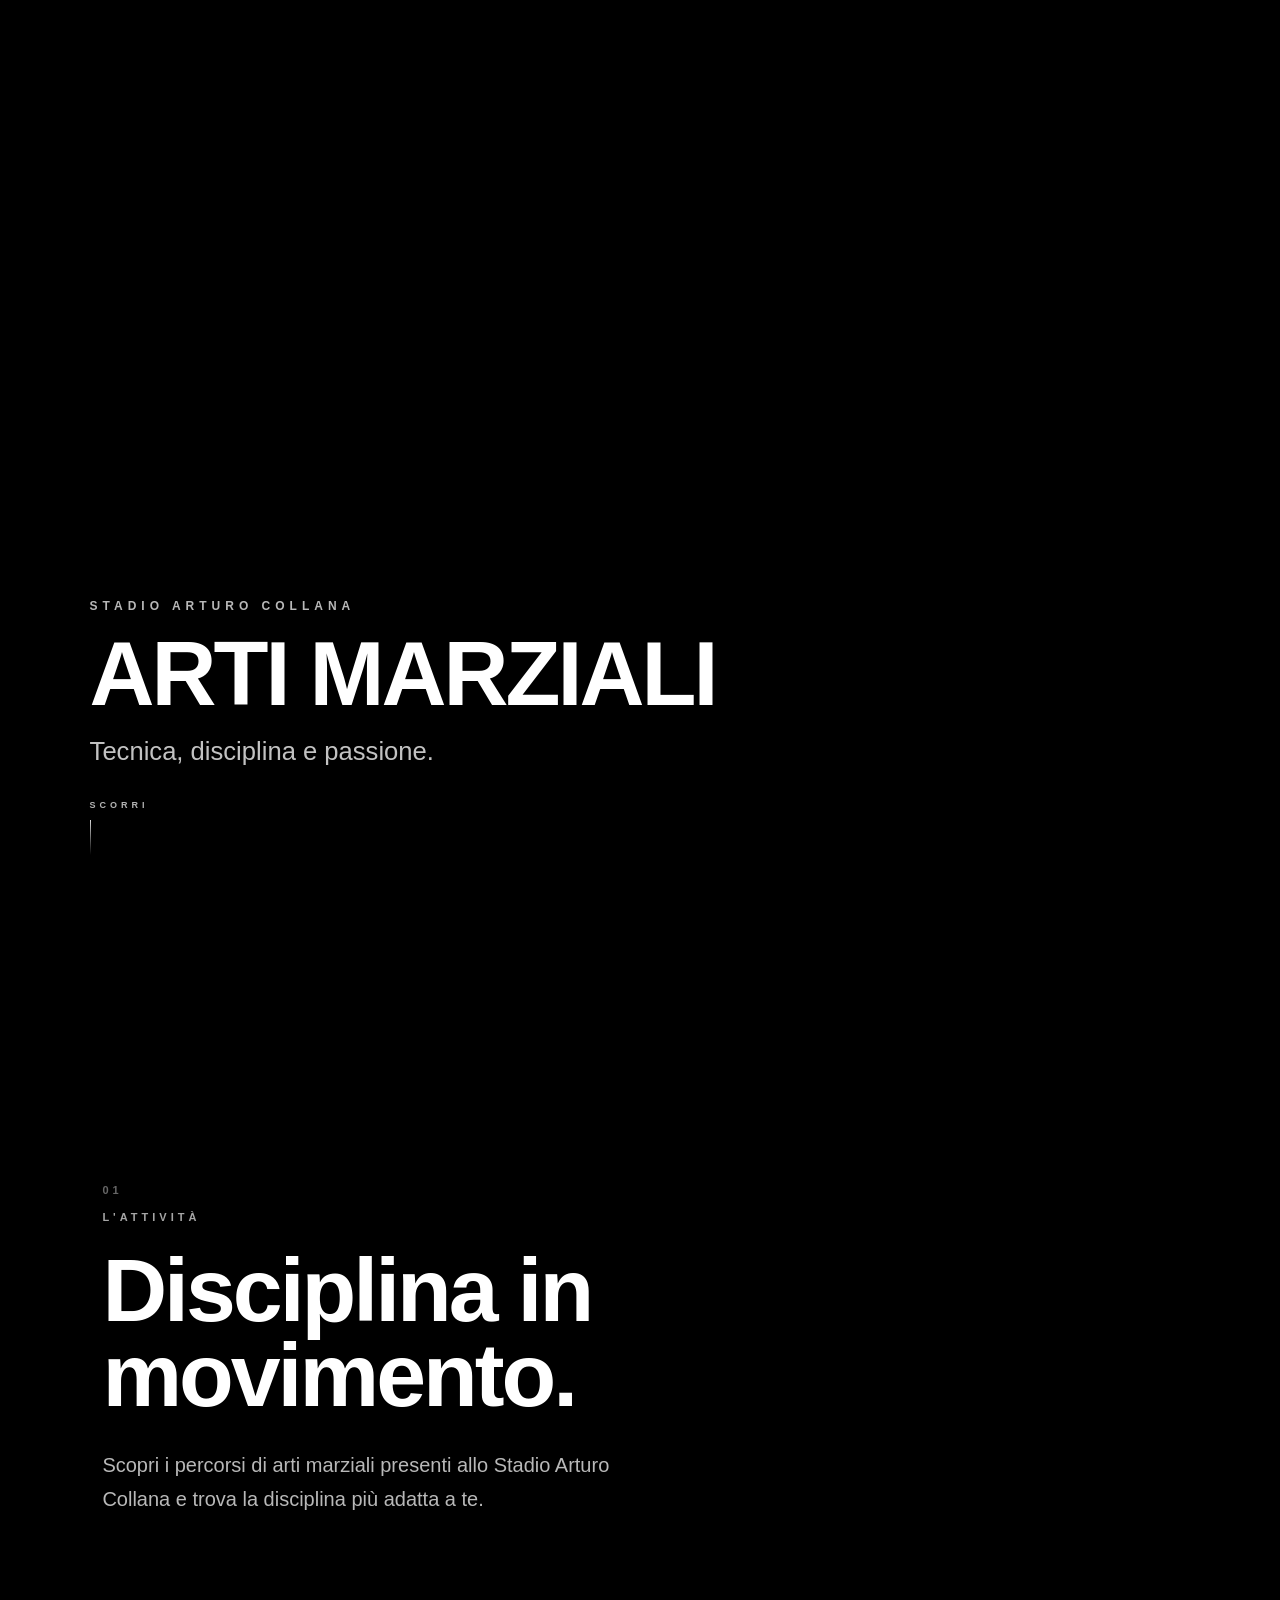
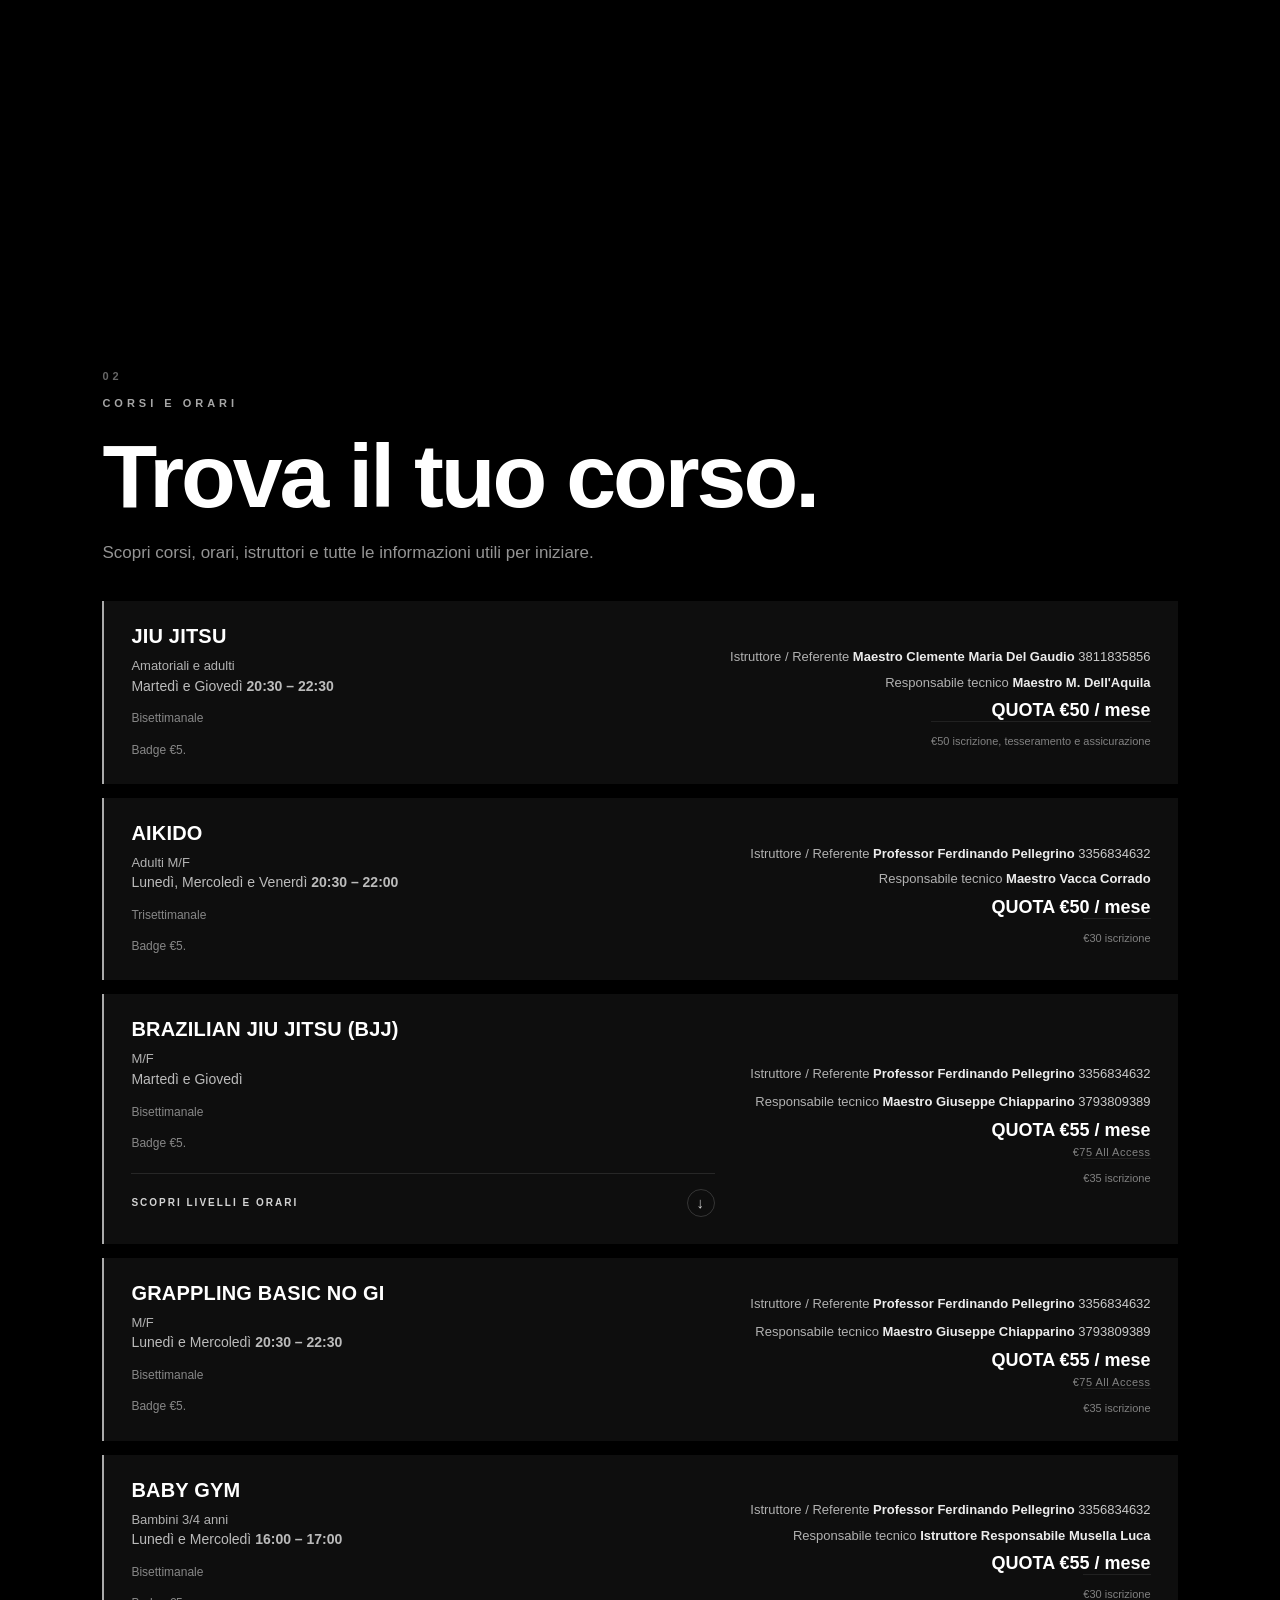
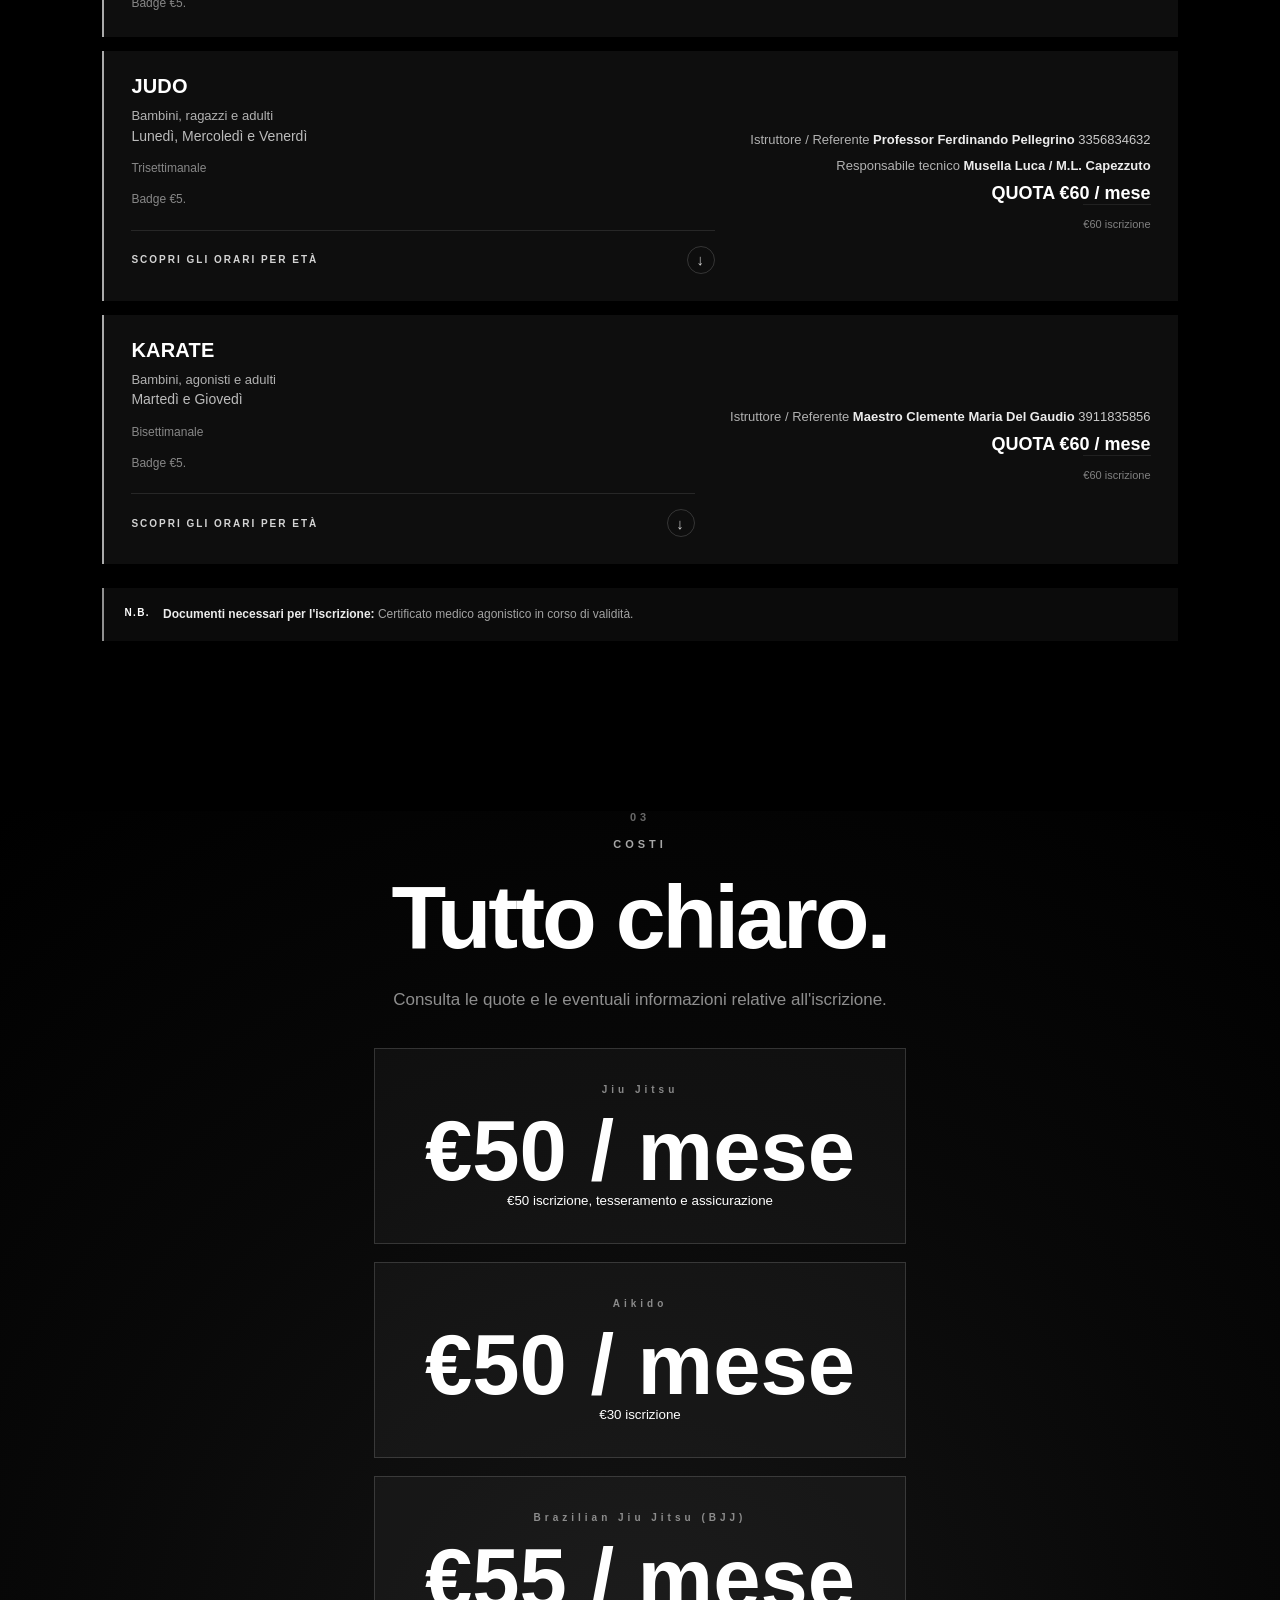
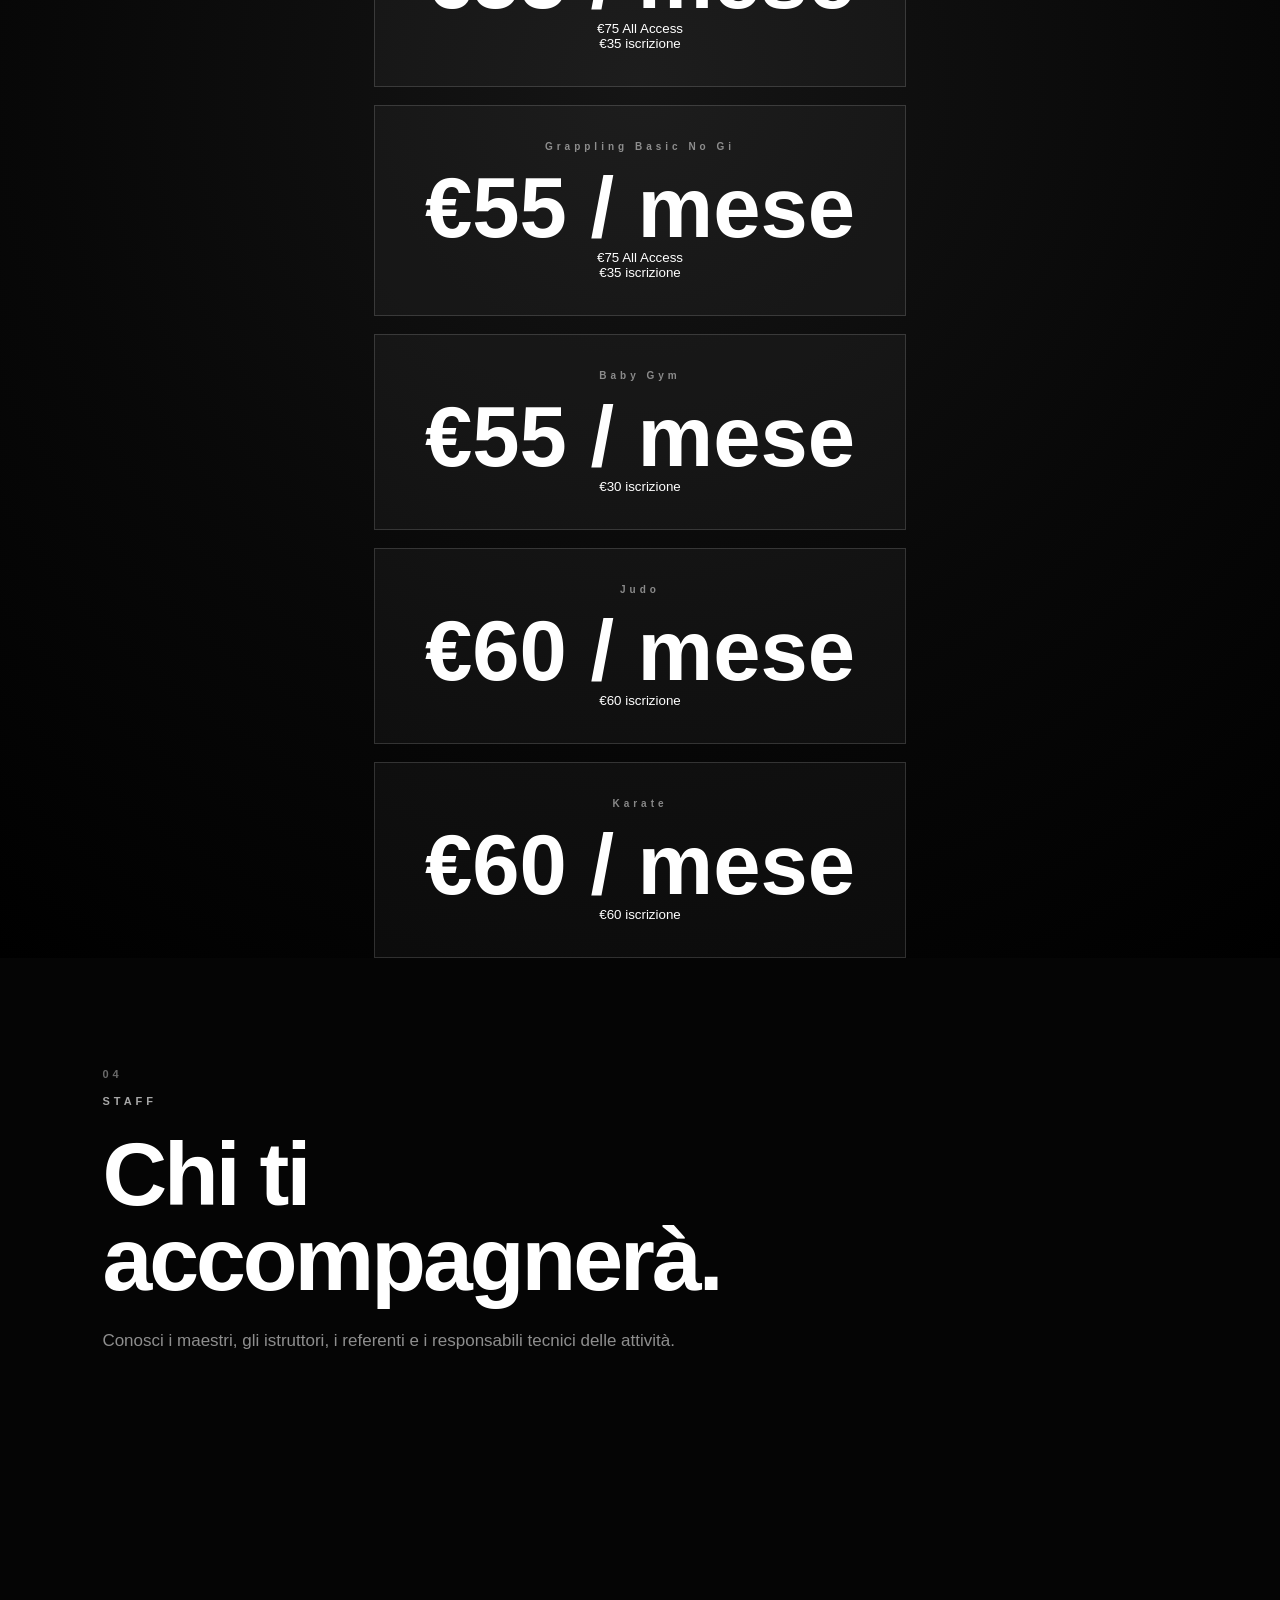
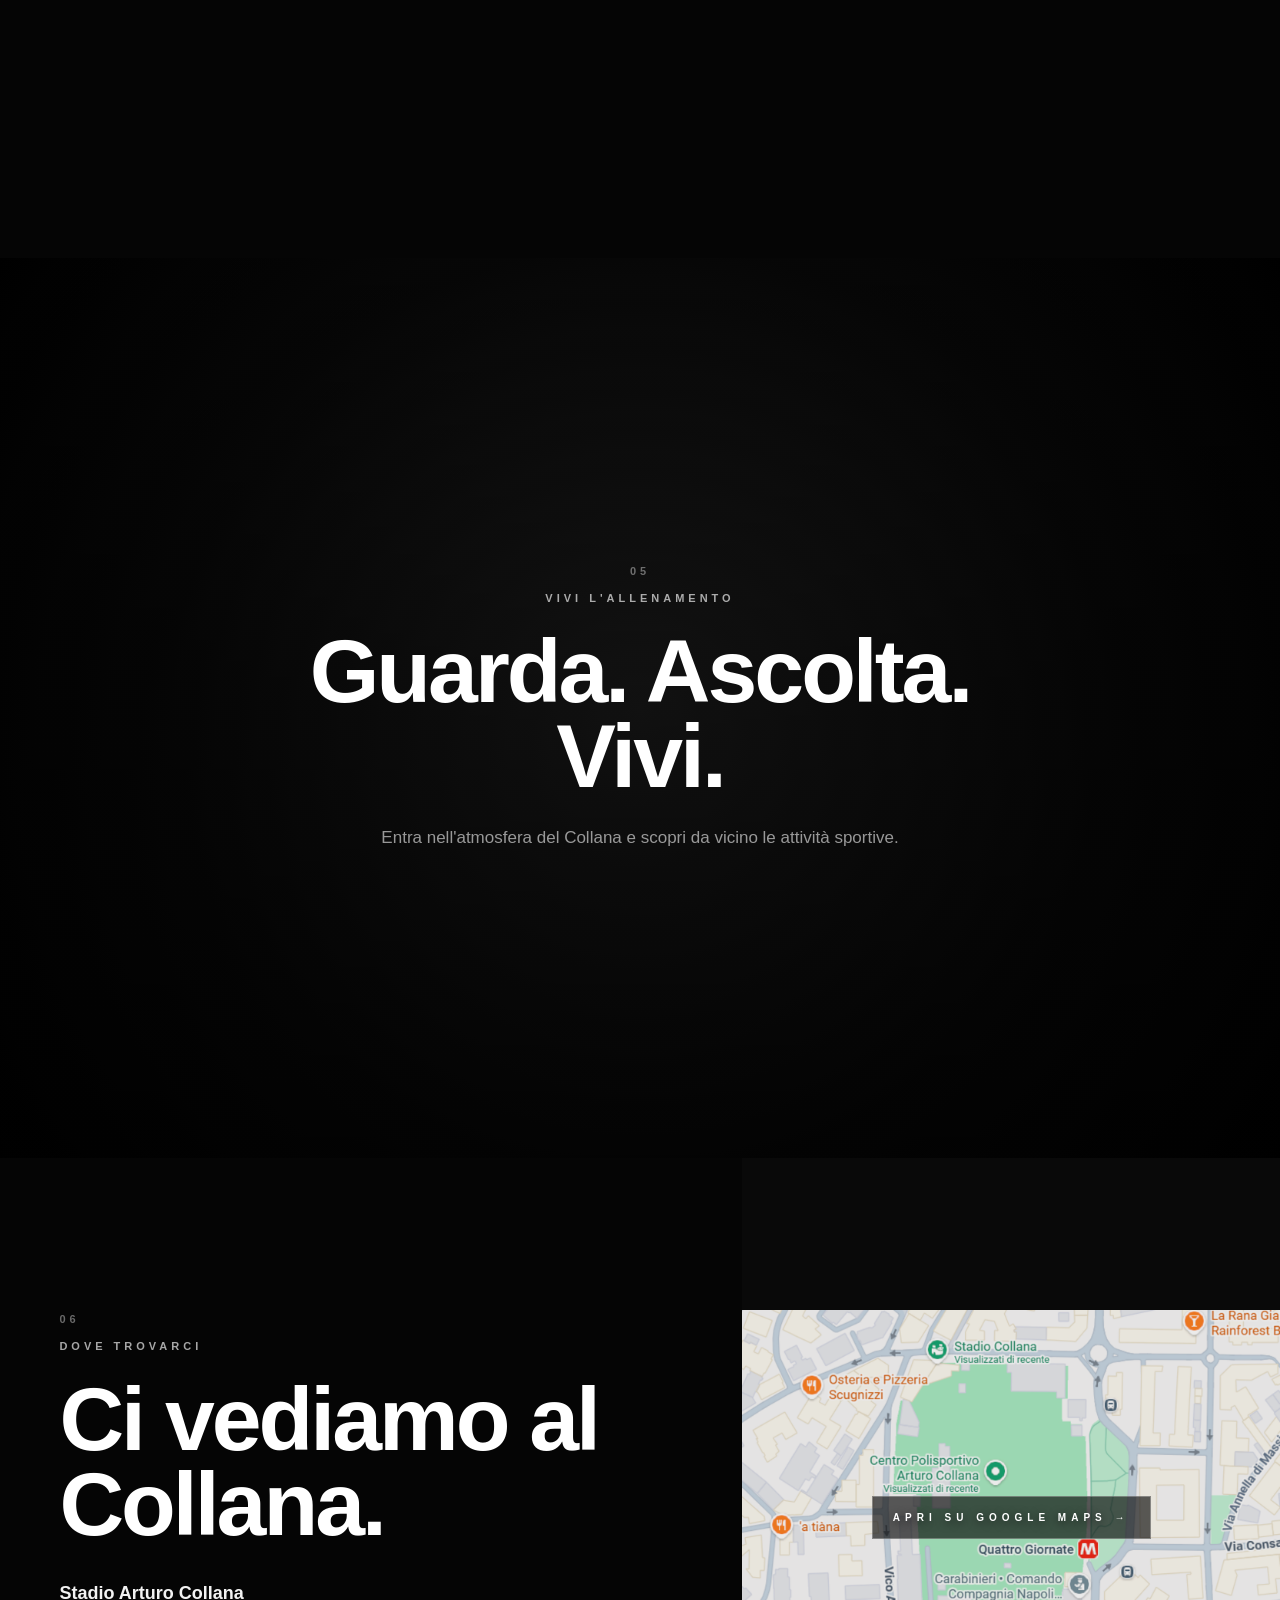
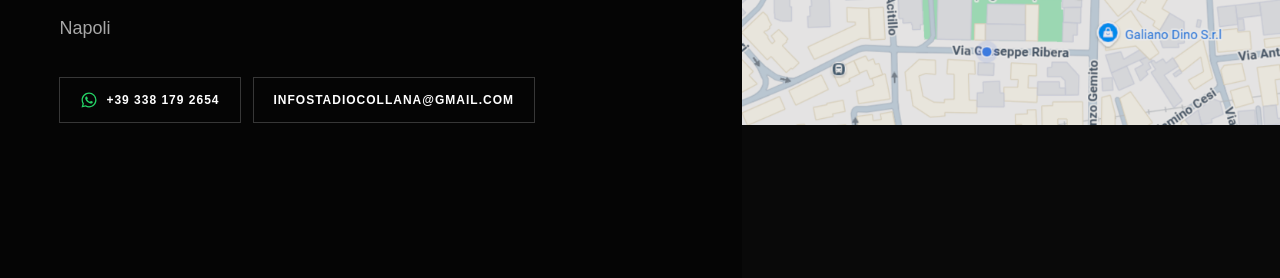
==== attivita.html @ 6e8b0739 "Modifiche posizionamento foto style.css, modifiche costi e info corsi, modifiche tecniche" ====
<!DOCTYPE html>
<html lang="it">

<head>

    <meta charset="UTF-8">

    <meta name="viewport"
          content="width=device-width, initial-scale=1.0, viewport-fit=cover">

    <meta name="theme-color" content="#000000">

    <title>Attività — Stadio Arturo Collana</title>

    <link rel="stylesheet" href="attivita.css">

</head>


<body>


<main class="activity-page">


    <!-- =====================================================
         HERO
         ===================================================== -->

    <section class="activity-hero">

        <div class="activity-hero-image"></div>

        <div class="activity-hero-overlay"></div>


        <div class="activity-hero-content">

            <span class="activity-eyebrow">
                STADIO ARTURO COLLANA
            </span>


            <h1 id="activity-title">
                Arti Marziali
            </h1>


            <p id="activity-subtitle">
                Tecnica, disciplina e passione.
            </p>


            <div class="activity-scroll">

                <span>
                    SCORRI
                </span>

                <span class="activity-scroll-line"></span>

            </div>

        </div>

    </section>



    <!-- =====================================================
         L'ATTIVITÀ
         ===================================================== -->

    <section class="activity-story">

        <div class="story-image story-image-one"></div>


        <div class="story-content">

            <span class="story-number">
                01
            </span>


            <span class="story-label">
                L'ATTIVITÀ
            </span>


            <h2 id="activity-description-title">
                Vivi lo sport.
            </h2>


            <p id="activity-description">

                Scopri le attività sportive dello Stadio Arturo
                Collana e trova il percorso più adatto a te.

            </p>

        </div>

    </section>



    <!-- =====================================================
         CORSI E ORARI
         ===================================================== -->

    <section class="activity-courses">

        <div class="courses-background"></div>

        <div class="courses-overlay"></div>


        <div class="courses-content">

            <span class="story-number">
                02
            </span>


            <span class="story-label">
                CORSI E ORARI
            </span>


            <h2>
                Trova il tuo corso.
            </h2>


            <p class="courses-intro">
                Scopri corsi, orari, istruttori e tutte le
                informazioni utili per iniziare.
            </p>


            <div id="courses-container"
                 class="courses-container">

                <!--
                    I corsi vengono generati
                    dinamicamente da attivita.js.

                    Per l'Atletica questa sezione potrà
                    contenere anche la scelta iniziale
                    tra le 6 società sportive.
                -->

            </div>

        </div>

    </section>



    <!-- =====================================================
         COSTI
         ===================================================== -->

    <section class="activity-prices">

        <div class="prices-content">

            <span class="story-number">
                03
            </span>


            <span class="story-label">
                COSTI
            </span>


            <h2>
                Tutto chiaro.
            </h2>


            <p class="prices-intro">
                Consulta le quote e le eventuali informazioni
                relative all'iscrizione.
            </p>


            <div id="price-container"
                 class="price-container">

                <!--
                    I prezzi vengono generati
                    dinamicamente da attivita.js.

                    Per l'Atletica i costi verranno
                    associati alla singola società.
                -->

                <div class="price-box">

                    <span>
                        QUOTA / MENSILE
                    </span>

                    <strong>
                        —
                    </strong>

                </div>

            </div>

        </div>

    </section>



    <!-- =====================================================
         STAFF
         ===================================================== -->

    <section class="activity-people">

        <div class="people-heading">

            <span class="story-number">
                04
            </span>


            <span class="story-label">
                STAFF
            </span>


            <h2>
                Chi ti accompagnerà.
            </h2>


            <p class="people-intro">
                Conosci i maestri, gli istruttori, i referenti
                e i responsabili tecnici delle attività.
            </p>

        </div>


        <div id="people-grid"
             class="people-grid">

            <!--
                Lo staff viene generato
                dinamicamente da attivita.js.

                Per l'Atletica verranno gestite
                separatamente le 6 società sportive
                con i rispettivi referenti e recapiti.
            -->

        </div>

    </section>



    <!-- =====================================================
         VIDEO
         ===================================================== -->

    <section class="activity-video">

        <div class="video-background">

            <!--

            Quando avremo il video inseriremo:

            <video
                autoplay
                muted
                loop
                playsinline>

                <source
                    src="video.mp4"
                    type="video/mp4">

            </video>

            -->

        </div>


        <div class="video-overlay"></div>


        <div class="video-content">

            <span class="story-number">
                05
            </span>


            <span class="story-label">
                VIVI L'ALLENAMENTO
            </span>


            <h2>
                Guarda. Ascolta. Vivi.
            </h2>


            <p>
                Entra nell'atmosfera del Collana e scopri
                da vicino le attività sportive.
            </p>

        </div>

    </section>



    <!-- =====================================================
         DOVE TROVARCI
         ===================================================== -->

    <section class="activity-location">

        <div class="location-content">

            <span class="story-number">
                06
            </span>


            <span class="story-label">
                DOVE TROVARCI
            </span>


            <h2>
                Ci vediamo al Collana.
            </h2>


            <div class="location-address">

                <p>
                    <strong>
                        Stadio Arturo Collana
                    </strong>
                </p>


                <p>
                    Napoli
                </p>

            </div>


            <!--
                CONTATTI UFFICIALI DELLO STADIO ARTURO COLLANA

                Questi contatti sono indipendenti dai
                referenti, tecnici e dirigenti delle
                singole attività sportive.
            -->

            <div class="location-contacts">


                <!-- WHATSAPP STADIO -->

                <a
                    id="stadium-phone-link"
                    href="https://wa.me/393381792654"
                    target="_blank"
                    rel="noopener noreferrer">

                    +39 338 179 2654

                </a>


                <!-- EMAIL STADIO -->

                <a
                    id="stadium-email-link"
                    href="mailto:infostadiocollana@gmail.com">

                    infostadiocollana@gmail.com

                </a>


                <!--
                    I link ufficiali Instagram e Facebook
                    verranno collegati successivamente.
                -->

                <a
                    id="instagram-link"
                    href="#"
                    target="_blank"
                    rel="noopener noreferrer">

                    Instagram

                </a>


                <a
                    id="facebook-link"
                    href="#"
                    target="_blank"
                    rel="noopener noreferrer">

                    Facebook

                </a>


            </div>

        </div>


        <!-- =================================================
             GOOGLE MAPS
             Coordinate Stadio Arturo Collana:
             40.8452654, 14.2239417
             ================================================= -->

        <div class="location-map">

            <a
    class="map-placeholder"
    href="https://maps.app.goo.gl/FSNZKndsXrzMiEN69"
    target="_blank"
    rel="noopener noreferrer"
    aria-label="Apri lo Stadio Arturo Collana su Google Maps">

    <img
        class="map-image"
        src="mappa-collana.jpg"
        alt="Mappa della posizione dello Stadio Arturo Collana">

    <span>
        APRI SU GOOGLE MAPS →
    </span>

</a>

        </div>

    </section>


</main>



<!-- =========================================================
     JAVASCRIPT
     ========================================================= -->

<script src="attivita.js"></script>


</body>
</html>
---- attivita.css ----
/* =========================================================
   STADIO ARTURO COLLANA
   PAGINA ATTIVITÀ — ATTIVITA.CSS
========================================================= */


/* =========================================================
   RESET
========================================================= */

* {
    margin: 0;
    padding: 0;
    box-sizing: border-box;
}

html {
    scroll-behavior: smooth;
}

body {
    background: #000;
    color: #fff;

    font-family:
        Arial,
        Helvetica,
        sans-serif;

    overflow-x: hidden;
}

button,
a {
    -webkit-tap-highlight-color: transparent;
}

::selection {
    background: #fff;
    color: #000;
}


/* =========================================================
   PAGINA
========================================================= */

.activity-page {
    width: 100%;
    overflow: hidden;
}


/* =========================================================
   HERO
========================================================= */

.activity-hero {
    position: relative;

    width: 100%;
    height: 100vh;
    height: 100dvh;

    overflow: hidden;

    display: flex;
    align-items: flex-end;
}


.activity-hero-image {
    position: absolute;

    inset: 0;

    width: 100%;
    height: 100%;

    background-size: cover;
    background-position: center;
    background-repeat: no-repeat;

    transform:
        translate3d(0, 0, 0)
        scale(1.035);

    will-change: transform;

    transition:
        transform 0.1s linear;
}


.activity-hero-overlay {
    position: absolute;

    inset: 0;

    background:
        linear-gradient(
            to top,
            rgba(0, 0, 0, 0.94) 0%,
            rgba(0, 0, 0, 0.64) 38%,
            rgba(0, 0, 0, 0.22) 75%,
            rgba(0, 0, 0, 0.16) 100%
        );

    z-index: 1;
}


.activity-hero-content {
    position: relative;

    z-index: 2;

    width: min(1000px, 85%);

    margin-left: 7%;
    margin-bottom: 9%;

    transform:
        translateY(30px);

    opacity: 0;

    animation:
        heroContentIn 1.1s
        cubic-bezier(0.22, 1, 0.36, 1)
        0.15s
        forwards;
}


@keyframes heroContentIn {

    from {
        opacity: 0;
        transform: translateY(30px);
    }

    to {
        opacity: 1;
        transform: translateY(0);
    }

}


/* =========================================================
   HERO TESTI
========================================================= */

.activity-eyebrow {
    display: block;

    margin-bottom: 20px;

    font-size: 12px;
    font-weight: 700;

    letter-spacing: 5px;

    color: rgba(255, 255, 255, 0.72);
}


.activity-hero h1 {
    max-width: 1000px;

    margin-bottom: 25px;

    font-size:
        clamp(55px, 9vw, 130px);

    line-height: 0.88;

    font-weight: 800;

    text-transform: uppercase;

    letter-spacing: -4px;

    text-shadow:
        0 10px 40px rgba(0, 0, 0, 0.45);
}


.activity-hero p {
    max-width: 700px;

    font-size:
        clamp(18px, 2vw, 28px);

    line-height: 1.4;

    color: rgba(255, 255, 255, 0.76);
}


/* =========================================================
   SCROLL INDICATOR
========================================================= */

.activity-scroll {
    margin-top: 55px;

    display: flex;
    flex-direction: column;

    align-items: flex-start;

    gap: 10px;

    font-size: 9px;
    font-weight: 700;

    letter-spacing: 4px;

    color: rgba(255, 255, 255, 0.7);

    animation:
        activityScrollPulse
        2.4s
        ease-in-out
        infinite;
}


.activity-scroll-line {
    width: 1px;
    height: 45px;

    background:
        linear-gradient(
            to bottom,
            rgba(255, 255, 255, 0.85),
            rgba(255, 255, 255, 0)
        );
}


@keyframes activityScrollPulse {

    0%,
    100% {
        opacity: 0.45;
        transform: translateY(0);
    }

    50% {
        opacity: 1;
        transform: translateY(6px);
    }

}


/* =========================================================
   SEZIONI GENERALI
========================================================= */

.activity-story,
.activity-courses,
.activity-prices,
.activity-people,
.activity-video,
.activity-location {

    position: relative;

    width: 100%;

    min-height: 100vh;
    min-height: 100dvh;

    overflow: hidden;
}


/* =========================================================
   STORY — L'ATTIVITÀ
========================================================= */

.activity-story {

    display: flex;

    align-items: center;
}


.story-image {

    position: absolute;

    inset: 0;

    width: 100%;
    height: 100%;

    background-size: cover;
    background-position: center;
    background-repeat: no-repeat;

    opacity: 0.62;

    transform:
        translate3d(0, 0, 0)
        scale(1.035);

    will-change: transform;
}


.activity-story::after {

    content: "";

    position: absolute;

    inset: 0;

    background:
        linear-gradient(
            90deg,
            #000 0%,
            rgba(0, 0, 0, 0.9) 25%,
            rgba(0, 0, 0, 0.67) 48%,
            rgba(0, 0, 0, 0.18) 85%,
            rgba(0, 0, 0, 0.35) 100%
        );

    z-index: 1;
}


.story-content {

    position: relative;

    z-index: 2;

    width: min(650px, 80%);

    margin-left: 8%;

    transform:
        translateY(35px);

    opacity: 0;

    transition:
        opacity 0.9s ease,
        transform 1s cubic-bezier(0.22, 1, 0.36, 1);
}


.activity-story.in-view .story-content {

    opacity: 1;

    transform:
        translateY(0);
}


/* =========================================================
   LABEL GENERALI
========================================================= */

.story-number {

    display: block;

    margin-bottom: 15px;

    font-size: 11px;

    font-weight: 600;

    letter-spacing: 4px;

    color: rgba(255, 255, 255, 0.4);
}


.story-label {

    display: block;

    margin-bottom: 25px;

    font-size: 11px;

    font-weight: 700;

    letter-spacing: 4px;

    color: rgba(255, 255, 255, 0.65);
}


/* =========================================================
   TITOLI SEZIONI
========================================================= */

.story-content h2,
.courses-content h2,
.prices-content h2,
.people-heading h2,
.video-content h2,
.location-content h2 {

    margin-bottom: 30px;

    font-size:
        clamp(45px, 7vw, 90px);

    line-height: 0.95;

    font-weight: 800;

    letter-spacing: -3px;
}


/* =========================================================
   STORY TESTO
========================================================= */

.story-content p {

    max-width: 580px;

    font-size: 20px;

    line-height: 1.7;

    color: rgba(255, 255, 255, 0.72);
}


/* =========================================================
   CORSI
========================================================= */

.activity-courses {

    display: flex;

    align-items: center;

    padding:
        100px 0;
}


.courses-background {

    position: absolute;

    inset: 0;

    width: 100%;
    height: 100%;

    background-size: cover;
    background-position: center;
    background-repeat: no-repeat;

    transform:
        translate3d(0, 0, 0)
        scale(1.035);

    will-change: transform;
}


.courses-overlay {

    position: absolute;

    inset: 0;

    background:
        linear-gradient(
            90deg,
            rgba(0, 0, 0, 0.98) 0%,
            rgba(0, 0, 0, 0.92) 27%,
            rgba(0, 0, 0, 0.74) 58%,
            rgba(0, 0, 0, 0.3) 100%
        );

    z-index: 1;
}


.courses-content {

    position: relative;

    z-index: 2;

    width: min(1200px, 84%);

    margin-left: 8%;

    padding-top: 70px;
    padding-bottom: 70px;
}


/* =========================================================
   INTRO CORSI
========================================================= */

.courses-intro {

    max-width: 650px;

    margin-top: -10px;
    margin-bottom: 35px;

    font-size: 17px;

    line-height: 1.6;

    color: rgba(255, 255, 255, 0.58);
}


/* =========================================================
   CONTENITORE CORSI
========================================================= */

.courses-container {

    display: flex;

    flex-direction: column;

    gap: 14px;

    margin-top: 35px;
}


/* =========================================================
   CARD CORSO
========================================================= */

.course-card {

    position: relative;

    display: grid;

    grid-template-columns:
        minmax(0, 1fr)
        auto;

    gap: 35px;

    padding: 24px 27px;

    border-left:
        2px solid rgba(255, 255, 255, 0.65);

    background:
        rgba(255, 255, 255, 0.055);

    backdrop-filter:
        blur(10px);

    -webkit-backdrop-filter:
        blur(10px);

    transform:
        translateX(-25px);

    opacity: 0;

    transition:
        transform 0.7s cubic-bezier(0.22, 1, 0.36, 1),
        opacity 0.7s ease,
        background 0.3s ease,
        border-color 0.3s ease;
}


.activity-courses.in-view .course-card {

    opacity: 1;

    transform:
        translateX(0);
}


.activity-courses.in-view
.course-card:nth-child(1) {
    transition-delay: 0.05s;
}


.activity-courses.in-view
.course-card:nth-child(2) {
    transition-delay: 0.1s;
}


.activity-courses.in-view
.course-card:nth-child(3) {
    transition-delay: 0.15s;
}


.activity-courses.in-view
.course-card:nth-child(4) {
    transition-delay: 0.2s;
}


.activity-courses.in-view
.course-card:nth-child(5) {
    transition-delay: 0.25s;
}


.activity-courses.in-view
.course-card:nth-child(6) {
    transition-delay: 0.3s;
}


.activity-courses.in-view
.course-card:nth-child(7) {
    transition-delay: 0.35s;
}


.activity-courses.in-view
.course-card:nth-child(8) {
    transition-delay: 0.4s;
}


.course-card:hover {

    background:
        rgba(255, 255, 255, 0.095);

    border-left-color:
        rgba(255, 255, 255, 0.95);
}


/* =========================================================
   PARTE PRINCIPALE CARD
========================================================= */

.course-main {

    min-width: 0;
}


.course-main h3 {

    margin-bottom: 8px;

    font-size: 20px;

    font-weight: 700;

    text-transform: uppercase;

    letter-spacing: 0.2px;
}


.course-person {

    margin-top: 6px;

    font-size: 13px;

    line-height: 1.5;

    color: rgba(255, 255, 255, 0.68);
}


.course-person strong {

    color: rgba(255, 255, 255, 0.92);
}


.course-phone {

    display: inline-block;

    margin-top: 3px;

    color: rgba(255, 255, 255, 0.78);

    text-decoration: none;
}


.course-phone:hover {

    text-decoration: underline;
}


.course-extra {

    margin-top: 12px;

    font-size: 12px;

    line-height: 1.6;

    color: rgba(255, 255, 255, 0.5);
}


/* =========================================================
   LATO CARD
========================================================= */

.course-side {

    display: flex;

    flex-direction: column;

    align-items: flex-end;

    justify-content: center;

    min-width: 180px;

    text-align: right;
}


.course-detail {

    font-size: 14px;

    line-height: 1.55;

    color: rgba(255, 255, 255, 0.72);
}


.course-price {

    margin-top: 8px;

    font-size: 18px;

    font-weight: 700;

    white-space: nowrap;
}


.course-all-access {

    margin-top: 5px;

    font-size: 11px;

    letter-spacing: 0.5px;

    color: rgba(255, 255, 255, 0.48);
}


.course-footer {

    grid-column: 1 / -1;

    display: flex;

    flex-wrap: wrap;

    gap: 12px;

    padding-top: 13px;

    border-top:
        1px solid rgba(255, 255, 255, 0.08);

    font-size: 11px;

    color: rgba(255, 255, 255, 0.48);
}


.badge-price {

    font-weight: 700;

    color: rgba(255, 255, 255, 0.72);
}


/* =========================================================
   NOTA DOCUMENTI NECESSARI
========================================================= */

.course-medical-note {
    width: 100%;

    display: flex;

    align-items: flex-start;

    gap: 13px;

    margin-top: 10px;

    padding: 17px 20px;

    border-left:
        2px solid rgba(255, 255, 255, 0.55);

    background:
        rgba(255, 255, 255, 0.045);

    backdrop-filter:
        blur(8px);

    -webkit-backdrop-filter:
        blur(8px);

    font-size: 12px;

    line-height: 1.6;

    color: rgba(255, 255, 255, 0.62);
}


.course-medical-note-label {
    flex: 0 0 auto;

    font-size: 10px;

    font-weight: 800;

    letter-spacing: 1.4px;

    color: #fff;
}


.course-medical-note p {
    margin: 0;
}


.course-medical-note strong {
    color: rgba(255, 255, 255, 0.92);
}


/* =========================================================
   ACCORDION ORARI — BJJ / JUDO / KARATE
========================================================= */

.course-schedule-accordion {
    margin-top: 20px;

    border-top:
        1px solid rgba(255, 255, 255, 0.1);
}


.course-schedule-toggle {
    width: 100%;

    display: flex;

    align-items: center;

    justify-content: space-between;

    gap: 20px;

    padding: 15px 0 3px;

    border: 0;

    background: transparent;

    color: rgba(255, 255, 255, 0.82);

    font-family: inherit;

    font-size: 10px;

    font-weight: 700;

    letter-spacing: 2px;

    text-transform: uppercase;

    text-align: left;

    cursor: pointer;

    transition:
        color 0.3s ease;
}


.course-schedule-toggle:hover {
    color: #fff;
}


.course-schedule-arrow {
    display: inline-flex;

    align-items: center;

    justify-content: center;

    flex: 0 0 auto;

    width: 28px;
    height: 28px;

    border:
        1px solid rgba(255, 255, 255, 0.16);

    border-radius: 50%;

    font-size: 15px;

    line-height: 1;

    transition:
        transform 0.35s cubic-bezier(0.22, 1, 0.36, 1),
        border-color 0.3s ease,
        background 0.3s ease;
}


.course-schedule-toggle[aria-expanded="true"]
.course-schedule-arrow {
    transform:
        rotate(180deg);

    border-color:
        rgba(255, 255, 255, 0.45);

    background:
        rgba(255, 255, 255, 0.08);
}


.course-schedule-panel {
    padding-top: 17px;
}


.course-schedule-panel[hidden] {
    display: none;
}


.course-schedule-row {
    display: flex;

    align-items: center;

    justify-content: space-between;

    gap: 25px;

    padding: 14px 0;

    border-top:
        1px solid rgba(255, 255, 255, 0.07);
}


.course-schedule-row:first-child {
    border-top: 0;
}


.course-schedule-group {
    display: flex;

    flex-direction: column;

    gap: 5px;

    min-width: 0;
}


.course-schedule-group strong {
    font-size: 13px;

    font-weight: 700;

    color: rgba(255, 255, 255, 0.95);
}


.course-schedule-group span {
    font-size: 11px;

    line-height: 1.45;

    color: rgba(255, 255, 255, 0.48);
}


.course-schedule-time {
    flex: 0 0 auto;

    font-size: 13px;

    font-weight: 700;

    color: rgba(255, 255, 255, 0.88);

    white-space: nowrap;
}


/* =========================================================
   SELEZIONE SOCIETÀ — ATLETICA
========================================================= */

.athletics-societies {

    margin-top: 45px;
}


.athletics-societies-heading {

    margin-bottom: 25px;

    font-size: 12px;

    font-weight: 700;

    letter-spacing: 3px;

    text-transform: uppercase;

    color: rgba(255, 255, 255, 0.5);
}


.athletics-societies-grid {

    display: grid;

    grid-template-columns:
        repeat(
            auto-fit,
            minmax(280px, 1fr)
        );

    gap: 14px;
}


.athletics-society-card {

    position: relative;

    display: flex;

    flex-direction: column;

    min-height: 210px;

    width: 100%;

    padding: 24px 25px;

    border:
        1px solid rgba(255, 255, 255, 0.13);

    border-left:
        2px solid rgba(255, 255, 255, 0.55);

    background:
        rgba(255, 255, 255, 0.045);

    color: #fff;

    text-align: left;

    cursor: pointer;

    transition:
        background 0.3s ease,
        border-color 0.3s ease,
        transform 0.3s ease;
}


.athletics-society-card:hover {

    background:
        rgba(255, 255, 255, 0.09);

    border-color:
        rgba(255, 255, 255, 0.35);

    border-left-color:
        #fff;

    transform:
        translateX(4px);
}


.athletics-society-card .society-number {

    display: block;

    margin-bottom: 12px;

    font-size: 10px;

    font-weight: 700;

    letter-spacing: 3px;

    color: rgba(255, 255, 255, 0.4);
}


.athletics-society-card h3 {

    padding-right: 35px;

    font-size: 17px;

    line-height: 1.3;

    text-transform: uppercase;
}


.athletics-society-card .society-arrow {

    position: static;

    display: block;

    margin-top: auto;

    padding-top: 22px;

    font-size: 15px;

    line-height: 1.2;

    color: rgba(255, 255, 255, 0.6);

    transition:
        transform 0.3s ease,
        color 0.3s ease;
}


.athletics-society-card:hover .society-arrow {

    color: #fff;

    transform:
        translateX(4px);
}


/* =========================================================
   SOCIETÀ ATLETICA — DETTAGLIO
========================================================= */

.selected-society {

    width: 100%;

    margin-top: 45px;

    padding-top: 25px;
}


/* Più spazio tra il pulsante "Torna alle società"
   e la dicitura "Società selezionata" */

.society-back {

    display: inline-flex;

    align-items: center;

    justify-content: center;

    min-height: 42px;

    margin-bottom: 28px;

    padding: 11px 17px;

    border:
        1px solid rgba(255, 255, 255, 0.2);

    background: transparent;

    color: #fff;

    font-size: 10px;

    font-weight: 700;

    letter-spacing: 1.5px;

    text-transform: uppercase;

    cursor: pointer;

    transition:
        background 0.3s ease,
        color 0.3s ease,
        border-color 0.3s ease;
}


.society-back:hover {

    background: #fff;

    color: #000;

    border-color: #fff;
}


/* Titolo / nome società */

.selected-society-header {

    display: flex;

    flex-direction: column;

    align-items: center;

    justify-content: center;

    width: 100%;

    gap: 18px;

    margin-top: 12px;
    margin-bottom: 25px;

    text-align: center;
}


.selected-society-header h3 {

    width: 100%;

    max-width: 1100px;

    margin: 0 auto;

    padding: 0 10px;

    font-size:
        clamp(30px, 3.8vw, 58px);

    line-height: 1.08;

    font-weight: 800;

    text-align: center;

    text-transform: uppercase;

    letter-spacing: -1.5px;

    overflow-wrap: anywhere;

    word-break: normal;
}


/* =========================================================
   REFERENTE SOCIETÀ ATLETICA
========================================================= */

.selected-society-contact {

    display: flex;

    flex-direction: column;

    align-items: center;

    justify-content: center;

    width: 100%;

    gap: 12px;

    margin-top: 5px;
    margin-bottom: 40px;

    text-align: center;
}


.selected-society-contact p {

    margin: 0;

    font-size: 16px;

    line-height: 1.5;

    text-align: center;

    color: rgba(255, 255, 255, 0.72);
}


.selected-society-contact strong {

    color: #fff;
}


/* Pulsante numero referente */

.selected-society-contact a {

    display: inline-flex;

    align-items: center;

    justify-content: center;

    width: fit-content;

    min-width: 170px;

    min-height: 45px;

    margin: 0 auto;

    padding: 12px 18px;

    border:
        1px solid rgba(255, 255, 255, 0.2);

    color: rgba(255, 255, 255, 0.88);

    background:
        rgba(255, 255, 255, 0.035);

    font-size: 13px;

    font-weight: 600;

    letter-spacing: 0.4px;

    text-align: center;

    text-decoration: none;

    transition:
        background 0.3s ease,
        color 0.3s ease,
        border-color 0.3s ease,
        transform 0.3s ease;
}


.selected-society-contact a:hover {

    background: #fff;

    color: #000;

    border-color: #fff;

    transform:
        translateY(-2px);
}


.society-courses {

    margin-top: 35px;
}


/* =========================================================
   COSTI
========================================================= */

.activity-prices {

    display: flex;

    align-items: center;

    justify-content: center;

    text-align: center;

    background:
        radial-gradient(
            circle at center,
            #151515 0%,
            #080808 55%,
            #000 100%
        );
}


.prices-content {

    width: min(1000px, 85%);

    transform:
        translateY(30px);

    opacity: 0;

    transition:
        opacity 0.9s ease,
        transform 1s cubic-bezier(0.22, 1, 0.36, 1);
}


.activity-prices.in-view .prices-content {

    opacity: 1;

    transform:
        translateY(0);
}


.prices-intro {

    max-width: 600px;

    margin:
        -5px auto 35px;

    font-size: 17px;

    line-height: 1.6;

    color: rgba(255, 255, 255, 0.55);
}


.price-container {

    display: flex;

    flex-wrap: wrap;

    justify-content: center;

    gap: 18px;
}


.price-box {

    display: inline-flex;

    flex-direction: column;

    align-items: center;

    justify-content: center;

    min-width: 260px;

    min-height: 190px;

    padding: 35px 50px;

    border:
        1px solid rgba(255, 255, 255, 0.15);

    background:
        rgba(255, 255, 255, 0.035);

    transform:
        scale(0.97);

    transition:
        transform 0.7s ease,
        border-color 0.3s ease,
        background 0.3s ease;
}


.activity-prices.in-view .price-box {

    transform:
        scale(1);
}


.price-box:hover {

    border-color:
        rgba(255, 255, 255, 0.35);

    background:
        rgba(255, 255, 255, 0.055);
}


.price-box span {

    font-size: 10px;

    font-weight: 700;

    letter-spacing: 4px;

    color: rgba(255, 255, 255, 0.5);
}


.price-box strong {

    margin-top: 13px;

    font-size:
        clamp(45px, 7vw, 85px);

    line-height: 1;

    font-weight: 800;
}


/* =========================================================
   PERSONE / STAFF
========================================================= */

.activity-people {

    padding:
        110px 8%;

    background: #050505;
}


.people-heading {

    max-width: 800px;

    margin-bottom: 70px;

    transform:
        translateY(30px);

    opacity: 0;

    transition:
        opacity 0.9s ease,
        transform 1s cubic-bezier(0.22, 1, 0.36, 1);
}


.activity-people.in-view .people-heading {

    opacity: 1;

    transform:
        translateY(0);
}


.people-intro {

    max-width: 650px;

    margin-top: -5px;

    font-size: 17px;

    line-height: 1.6;

    color: rgba(255, 255, 255, 0.55);
}


.people-grid {

    display: grid;

    grid-template-columns:
        repeat(
            auto-fit,
            minmax(280px, 1fr)
        );

    gap: 30px;
}


.person-card {

    position: relative;

    overflow: hidden;

    background: #111;

    transform:
        translateY(30px);

    opacity: 0;

    transition:
        transform 0.8s cubic-bezier(0.22, 1, 0.36, 1),
        opacity 0.8s ease;
}


.activity-people.in-view .person-card {

    transform:
        translateY(0);

    opacity: 1;
}


.activity-people.in-view
.person-card:nth-child(2) {
    transition-delay: 0.1s;
}


.activity-people.in-view
.person-card:nth-child(3) {
    transition-delay: 0.2s;
}


.activity-people.in-view
.person-card:nth-child(4) {
    transition-delay: 0.3s;
}


.person-photo {

    width: 100%;

    height: 500px;

    background-image:
        url("maestro.jpg");

    background-size: cover;

    background-position: center;

    transition:
        transform 0.8s cubic-bezier(0.22, 1, 0.36, 1);
}


.person-card:hover .person-photo {

    transform:
        scale(1.035);
}


.person-info {

    padding: 25px;
}


.person-info span {

    display: block;

    font-size: 10px;

    font-weight: 700;

    letter-spacing: 3px;

    color: rgba(255, 255, 255, 0.5);
}


.person-info h3 {

    margin-top: 10px;

    font-size: 25px;

    line-height: 1.15;
}


.person-info p {

    margin-top: 8px;

    font-size: 14px;

    line-height: 1.5;

    color: rgba(255, 255, 255, 0.55);
}


.person-contact {

    display: inline-block;

    margin-top: 12px;

    font-size: 13px;

    color: rgba(255, 255, 255, 0.7);

    text-decoration: none;
}


.person-contact:hover {

    color: #fff;

    text-decoration: underline;
}


/* =========================================================
   VIDEO
========================================================= */

.activity-video {

    display: flex;

    align-items: center;

    justify-content: center;

    text-align: center;
}


.video-background {

    position: absolute;

    inset: 0;

    overflow: hidden;

    background:
        radial-gradient(
            circle at center,
            #202020 0%,
            #090909 60%,
            #000 100%
        );
}


.video-background video {

    width: 100%;
    height: 100%;

    object-fit: cover;

    display: block;
}


.video-overlay {

    position: absolute;

    inset: 0;

    background:
        linear-gradient(
            180deg,
            rgba(0, 0, 0, 0.3),
            rgba(0, 0, 0, 0.65)
        );

    z-index: 1;
}


.video-content {

    position: relative;

    z-index: 2;

    width: min(800px, 85%);

    transform:
        translateY(30px);

    opacity: 0;

    transition:
        opacity 0.9s ease,
        transform 1s cubic-bezier(0.22, 1, 0.36, 1);
}


.activity-video.in-view .video-content {

    opacity: 1;

    transform:
        translateY(0);
}


.video-content p {

    max-width: 600px;

    margin:
        -5px auto 0;

    font-size: 17px;

    line-height: 1.6;

    color: rgba(255, 255, 255, 0.58);
}


/* =========================================================
   LOCATION
========================================================= */

.activity-location {

    display: grid;

    grid-template-columns:
        58%
        42%;

    min-height: 80vh;

    background: #050505;
}


.location-content {

    display: flex;

    flex-direction: column;

    justify-content: center;

    padding: 8%;

    transform:
        translateX(-30px);

    opacity: 0;

    transition:
        opacity 0.9s ease,
        transform 1s cubic-bezier(0.22, 1, 0.36, 1);
}


.activity-location.in-view .location-content {

    opacity: 1;

    transform:
        translateX(0);
}


.location-address {

    margin-top: -5px;
}


.location-content p {

    margin-top: 8px;

    font-size: 18px;

    line-height: 1.5;

    color: rgba(255, 255, 255, 0.65);
}


.location-content p strong {

    color: rgba(255, 255, 255, 0.95);
}


.location-contacts {

    display: flex;

    flex-wrap: wrap;

    gap: 12px;

    margin-top: 35px;
}


.location-contacts a {

    display: inline-flex;

    align-items: center;

    justify-content: center;

    min-height: 45px;

    padding: 13px 20px;

    border:
        1px solid rgba(255, 255, 255, 0.2);

    color: #fff;

    text-decoration: none;

    font-size: 12px;

    font-weight: 700;

    letter-spacing: 1px;

    text-transform: uppercase;

    transition:
        background 0.3s ease,
        color 0.3s ease,
        border-color 0.3s ease,
        transform 0.3s ease;
}


.location-contacts a:hover {

    background: #fff;

    color: #000;

    border-color: #fff;

    transform:
        translateY(-2px);
}


/* =========================================================
   MAPPA
========================================================= */

.location-map {

    position: relative;

    min-height: 500px;

    background: #111;

    overflow: hidden;
}


.map-placeholder {

    position: relative;

    width: 100%;
    height: 100%;

    min-height: 500px;

    display: flex;

    align-items: center;

    justify-content: center;

    background: #0a0a0a;

    color: #fff;

    text-decoration: none;

    font-size: 10px;

    font-weight: 700;

    letter-spacing: 5px;
}


.map-image {

    position: absolute;

    inset: 0;

    width: 100%;
    height: 100%;

    object-fit: contain;
    object-position: center;

    display: block;
}


.map-placeholder::after {

    content: "";

    position: absolute;

    inset: 0;

    background: rgba(0, 0, 0, 0.08);

    transition: background 0.35s ease;
}


.map-placeholder span {

    position: relative;

    z-index: 1;

    padding: 15px 20px;

    background: rgba(0, 0, 0, 0.62);

    border: 1px solid rgba(255, 255, 255, 0.28);

    color: #fff;

    text-shadow: 0 2px 10px rgba(0, 0, 0, 0.75);

    transition:
        transform 0.3s ease,
        background 0.3s ease,
        border-color 0.3s ease;
}


.map-placeholder:hover::after {

    background: rgba(0, 0, 0, 0);
}


.map-placeholder:hover span {

    transform: translateX(5px);

    background: rgba(0, 0, 0, 0.78);

    border-color: rgba(255, 255, 255, 0.55);
}


/* =========================================================
   STATO SCROLL — LEGGERO ZOOM
========================================================= */

.activity-story,
.activity-courses,
.activity-prices,
.activity-people,
.activity-video,
.activity-location {

    --section-progress: 0;
}


/* =========================================================
   MOBILE
========================================================= */

@media (max-width: 700px) {

    /* -----------------------------------------------------
       HERO
    ----------------------------------------------------- */

    .activity-hero {

        align-items: flex-end;
    }


    .activity-hero-content {

        width:
            calc(100% - 60px);

        margin-left: 30px;

        margin-bottom: 85px;
    }


    .activity-eyebrow {

        margin-bottom: 15px;

        font-size: 9px;

        letter-spacing: 3px;
    }


    .activity-hero h1 {

        margin-bottom: 18px;

        font-size:
            clamp(45px, 13vw, 62px);

        line-height: 0.92;

        letter-spacing: -2.5px;
    }


    .activity-hero p {

        font-size: 16px;

        line-height: 1.5;
    }


    .activity-scroll {

        margin-top: 35px;

        font-size: 8px;

        letter-spacing: 3px;
    }


    .activity-scroll-line {

        height: 32px;
    }


    /* -----------------------------------------------------
       STORY
    ----------------------------------------------------- */

    .activity-story {

        min-height: 100dvh;

        align-items: flex-end;

        padding-bottom: 75px;
    }


    .story-image {

        opacity: 0.58;
    }


    .activity-story::after {

        background:
            linear-gradient(
                to top,
                rgba(0, 0, 0, 0.97) 0%,
                rgba(0, 0, 0, 0.68) 45%,
                rgba(0, 0, 0, 0.25) 100%
            );
    }


    .story-content {

        width:
            calc(100% - 60px);

        margin-left: 30px;
    }


    .story-content h2,
    .courses-content h2,
    .prices-content h2,
    .people-heading h2,
    .video-content h2,
    .location-content h2 {

        margin-bottom: 22px;

        font-size:
            clamp(42px, 12vw, 60px);

        line-height: 0.95;

        letter-spacing: -2px;
    }


    .story-content p {

        font-size: 16px;

        line-height: 1.6;
    }


    .story-number {

        margin-bottom: 10px;

        font-size: 9px;

        letter-spacing: 3px;
    }


    .story-label {

        margin-bottom: 18px;

        font-size: 9px;

        letter-spacing: 3px;
    }


    /* -----------------------------------------------------
       CORSI
    ----------------------------------------------------- */

    .activity-courses {

        min-height: auto;

        align-items: flex-start;

        padding:
            80px 0;
    }


    .courses-content {

        width:
            calc(100% - 60px);

        margin-left: 30px;

        padding:
            20px 0 30px;
    }


    .courses-intro {

        margin-top: 0;

        margin-bottom: 25px;

        font-size: 15px;
    }


    .courses-container {

        gap: 12px;

        margin-top: 25px;
    }


    .course-card {

        display: flex;

        flex-direction: column;

        align-items: flex-start;

        gap: 15px;

        padding: 20px;
    }


    .course-main h3 {

        font-size: 17px;
    }


    .course-person {

        font-size: 12px;
    }


    .course-extra {

        font-size: 11px;
    }


    .course-side {

        width: 100%;

        min-width: 0;

        align-items: flex-start;

        text-align: left;

        padding-top: 2px;

        border-top:
            1px solid rgba(255, 255, 255, 0.08);
    }


    .course-detail {

        margin-top: 12px;

        font-size: 13px;
    }


    .course-price {

        font-size: 17px;
    }


    .course-footer {

        gap: 8px;

        font-size: 10px;
    }


    /* Nota documenti necessari */

    .course-medical-note {
        gap: 10px;

        margin-top: 8px;

        padding: 15px 16px;

        font-size: 11px;

        line-height: 1.55;
    }


    .course-medical-note-label {
        font-size: 9px;

        letter-spacing: 1.2px;
    }


    /* Accordion orari BJJ / Judo / Karate */

    .course-schedule-accordion {
        width: 100%;

        margin-top: 17px;
    }


    .course-schedule-toggle {
        gap: 14px;

        padding-top: 14px;

        font-size: 9px;

        letter-spacing: 1.5px;
    }


    .course-schedule-arrow {
        width: 26px;
        height: 26px;

        font-size: 14px;
    }


    .course-schedule-panel {
        padding-top: 13px;
    }


    .course-schedule-row {
        align-items: flex-start;

        gap: 15px;

        padding: 13px 0;
    }


    .course-schedule-group strong,
    .course-schedule-time {
        font-size: 12px;
    }


    .course-schedule-group span {
        font-size: 10px;
    }


    /* -----------------------------------------------------
       SOCIETÀ ATLETICA
    ----------------------------------------------------- */

    .athletics-societies {

        margin-top: 30px;
    }


    .athletics-societies-heading {

        margin-bottom: 18px;

        font-size: 9px;

        letter-spacing: 2.5px;
    }


    .athletics-societies-grid {

        grid-template-columns: 1fr;

        gap: 10px;
    }


    .athletics-society-card {

        padding: 20px;
    }


    .athletics-society-card h3 {

        font-size: 15px;
    }


    .selected-society {

        margin-top: 30px;

        padding-top: 15px;
    }


    .society-back {

        width: 100%;

        margin-bottom: 30px;
    }


    .selected-society-header {

        width: 100%;

        margin-top: 10px;
        margin-bottom: 22px;

        text-align: center;
    }


    .selected-society-header h3 {

        max-width: 100%;

        padding: 0;

        font-size:
            clamp(25px, 8vw, 34px);

        line-height: 1.1;

        letter-spacing: -0.8px;

        overflow-wrap: anywhere;
    }


    .selected-society-contact {

        align-items: center;

        margin-top: 0;
        margin-bottom: 30px;

        text-align: center;
    }


    .selected-society-contact p {

        font-size: 15px;
    }


    .selected-society-contact a {

        width: auto;

        min-width: 180px;

        margin: 0 auto;
    }


    /* -----------------------------------------------------
       COSTI
    ----------------------------------------------------- */

    .activity-prices {

        min-height: 85vh;

        padding:
            80px 0;
    }


    .prices-content {

        width:
            calc(100% - 60px);
    }


    .prices-intro {

        font-size: 15px;

        line-height: 1.55;
    }


    .price-container {

        flex-direction: column;

        align-items: stretch;
    }


    .price-box {

        min-width: 0;

        width: 100%;

        min-height: 160px;

        padding:
            30px 25px;
    }


    .price-box strong {

        font-size: 55px;
    }


    /* -----------------------------------------------------
       PERSONE / STAFF
    ----------------------------------------------------- */

    .activity-people {

        padding:
            80px 30px;
    }


    .people-heading {

        margin-bottom: 45px;
    }


    .people-intro {

        font-size: 15px;
    }


    .people-grid {

        grid-template-columns: 1fr;

        gap: 20px;
    }


    .person-photo {

        height: 430px;
    }


    .person-info {

        padding: 20px;
    }


    .person-info h3 {

        font-size: 22px;
    }


    .person-info p {

        font-size: 13px;
    }


    .person-contact {

        font-size: 12px;
    }


    /* -----------------------------------------------------
       VIDEO
    ----------------------------------------------------- */

    .activity-video {

        min-height: 80vh;
    }


    .video-content {

        width:
            calc(100% - 60px);
    }


    .video-content p {

        font-size: 15px;

        line-height: 1.55;
    }


    /* -----------------------------------------------------
       LOCATION
    ----------------------------------------------------- */

    .activity-location {

        grid-template-columns: 1fr;

        min-height: auto;
    }


    .location-content {

        min-height: 70vh;

        padding:
            80px 30px;
    }


    .location-content p {

        font-size: 16px;
    }


    .location-contacts {

        gap: 8px;

        margin-top: 28px;
    }


    .location-contacts a {

        min-height: 43px;

        padding:
            12px 15px;

        font-size: 10px;
    }


    .location-map {

        height: 400px;

        min-height: 400px;
    }


    .map-placeholder {

        min-height: 400px;
    }

}


/* =========================================================
   MOBILE MOLTO PICCOLO
========================================================= */

@media (max-width: 380px) {

    .activity-hero-content,
    .story-content,
    .courses-content {

        width:
            calc(100% - 46px);

        margin-left: 23px;
    }


    .activity-hero h1 {

        font-size: 43px;
    }


    .story-content h2,
    .courses-content h2,
    .prices-content h2,
    .people-heading h2,
    .video-content h2,
    .location-content h2 {

        font-size: 40px;
    }


    .activity-people {

        padding-left: 23px;
        padding-right: 23px;
    }


    .location-content {

        padding-left: 23px;
        padding-right: 23px;
    }


    .athletics-society-card {

        padding: 18px;
    }


    .athletics-society-card h3 {

        font-size: 14px;
    }


    .selected-society-header h3 {

        font-size: 24px;
    }


    .selected-society-contact a {

        min-width: 160px;
    }

}




/* =========================================================
   HERO — CORREZIONE SCHERMI DESKTOP BASSI
   Evita che i nomi lunghi delle società vengano tagliati
========================================================= */

@media (min-width: 701px) and (max-height: 900px) {

    .activity-hero-content {
        width: min(1200px, 86%);

        margin-left: 7%;

        margin-bottom: 5vh;
    }

    .activity-hero h1 {
        max-width: 1200px;

        margin-bottom: 18px;

        font-size:
            clamp(55px, 10vh, 100px);

        line-height: 0.92;

        letter-spacing: -3px;
    }

    .activity-scroll {
        margin-top: 30px;
    }

    .activity-scroll-line {
        height: 35px;
    }

}

/* =========================================================
   RIDUZIONE ANIMAZIONI
========================================================= */

@media (prefers-reduced-motion: reduce) {

    html {
        scroll-behavior: auto;
    }

    *,
    *::before,
    *::after {

        animation-duration:
            0.01ms !important;

        animation-iteration-count:
            1 !important;

        transition-duration:
            0.01ms !important;
    }

}
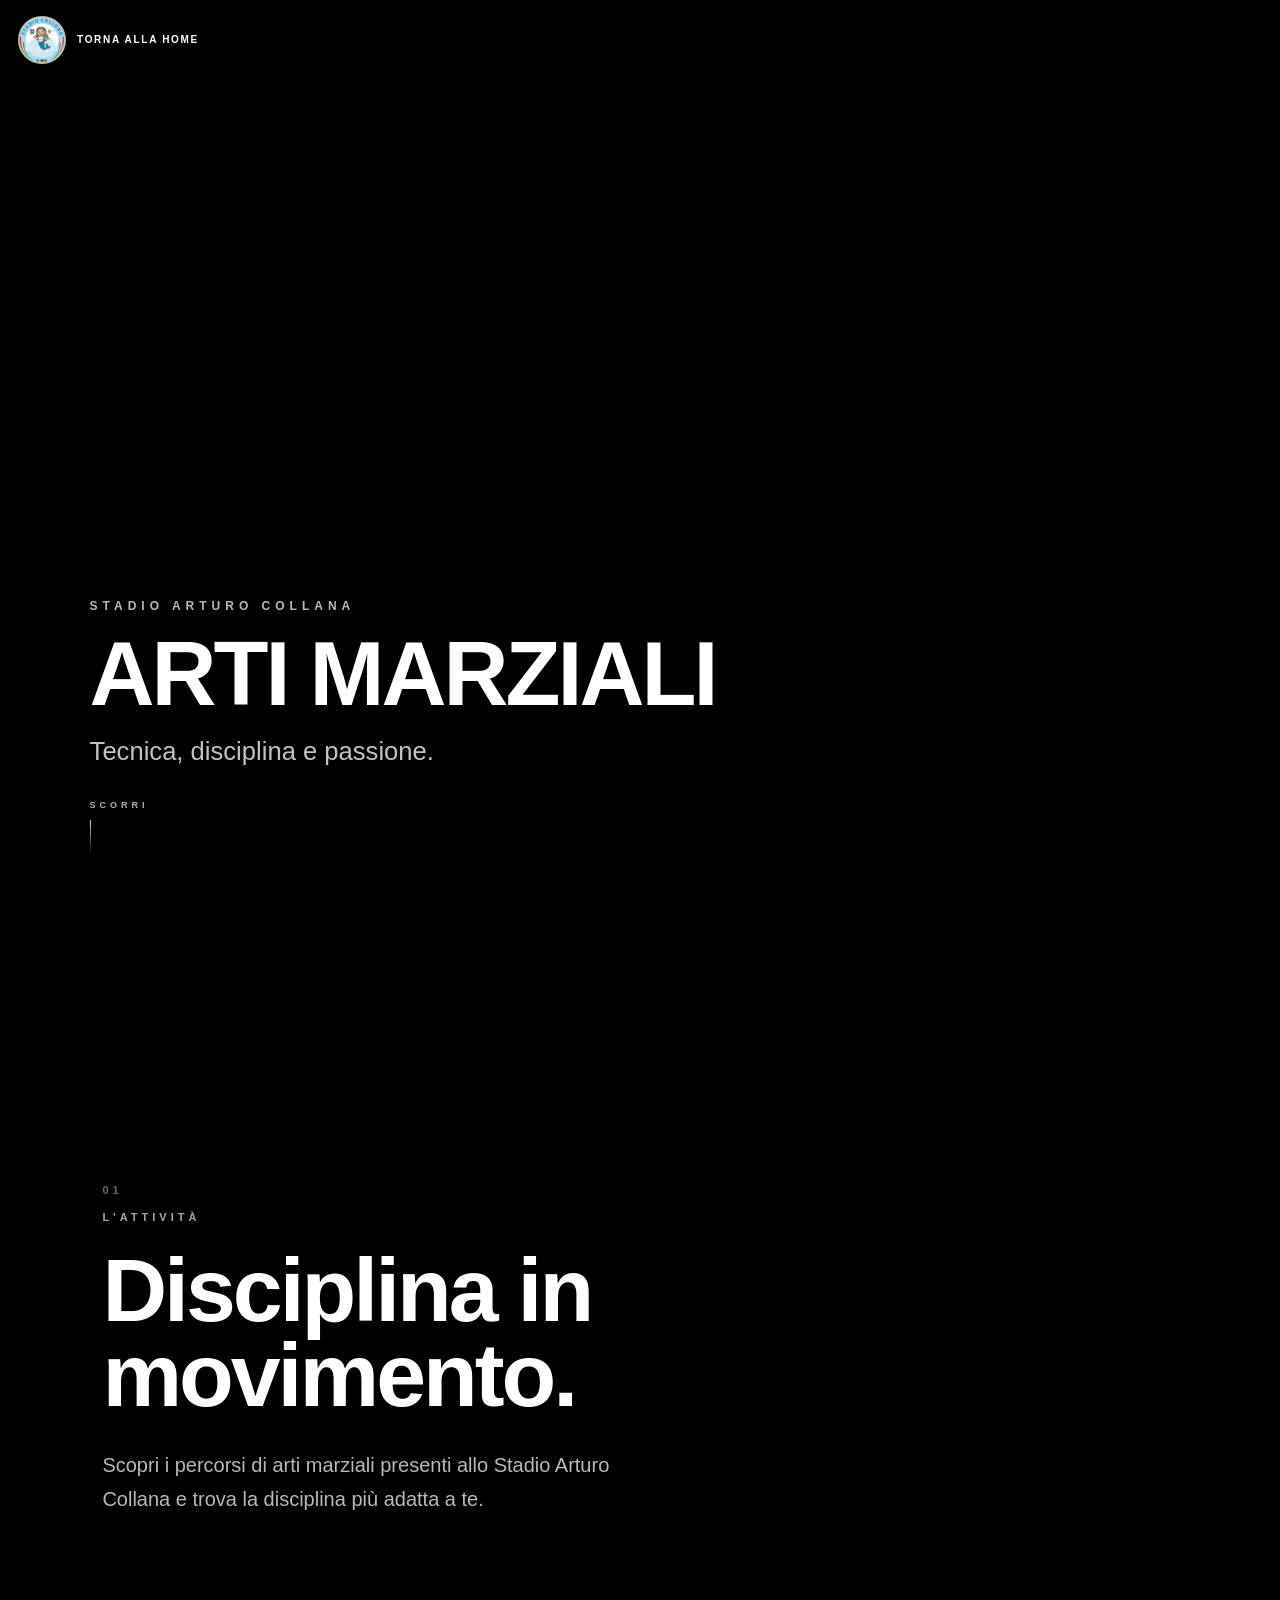
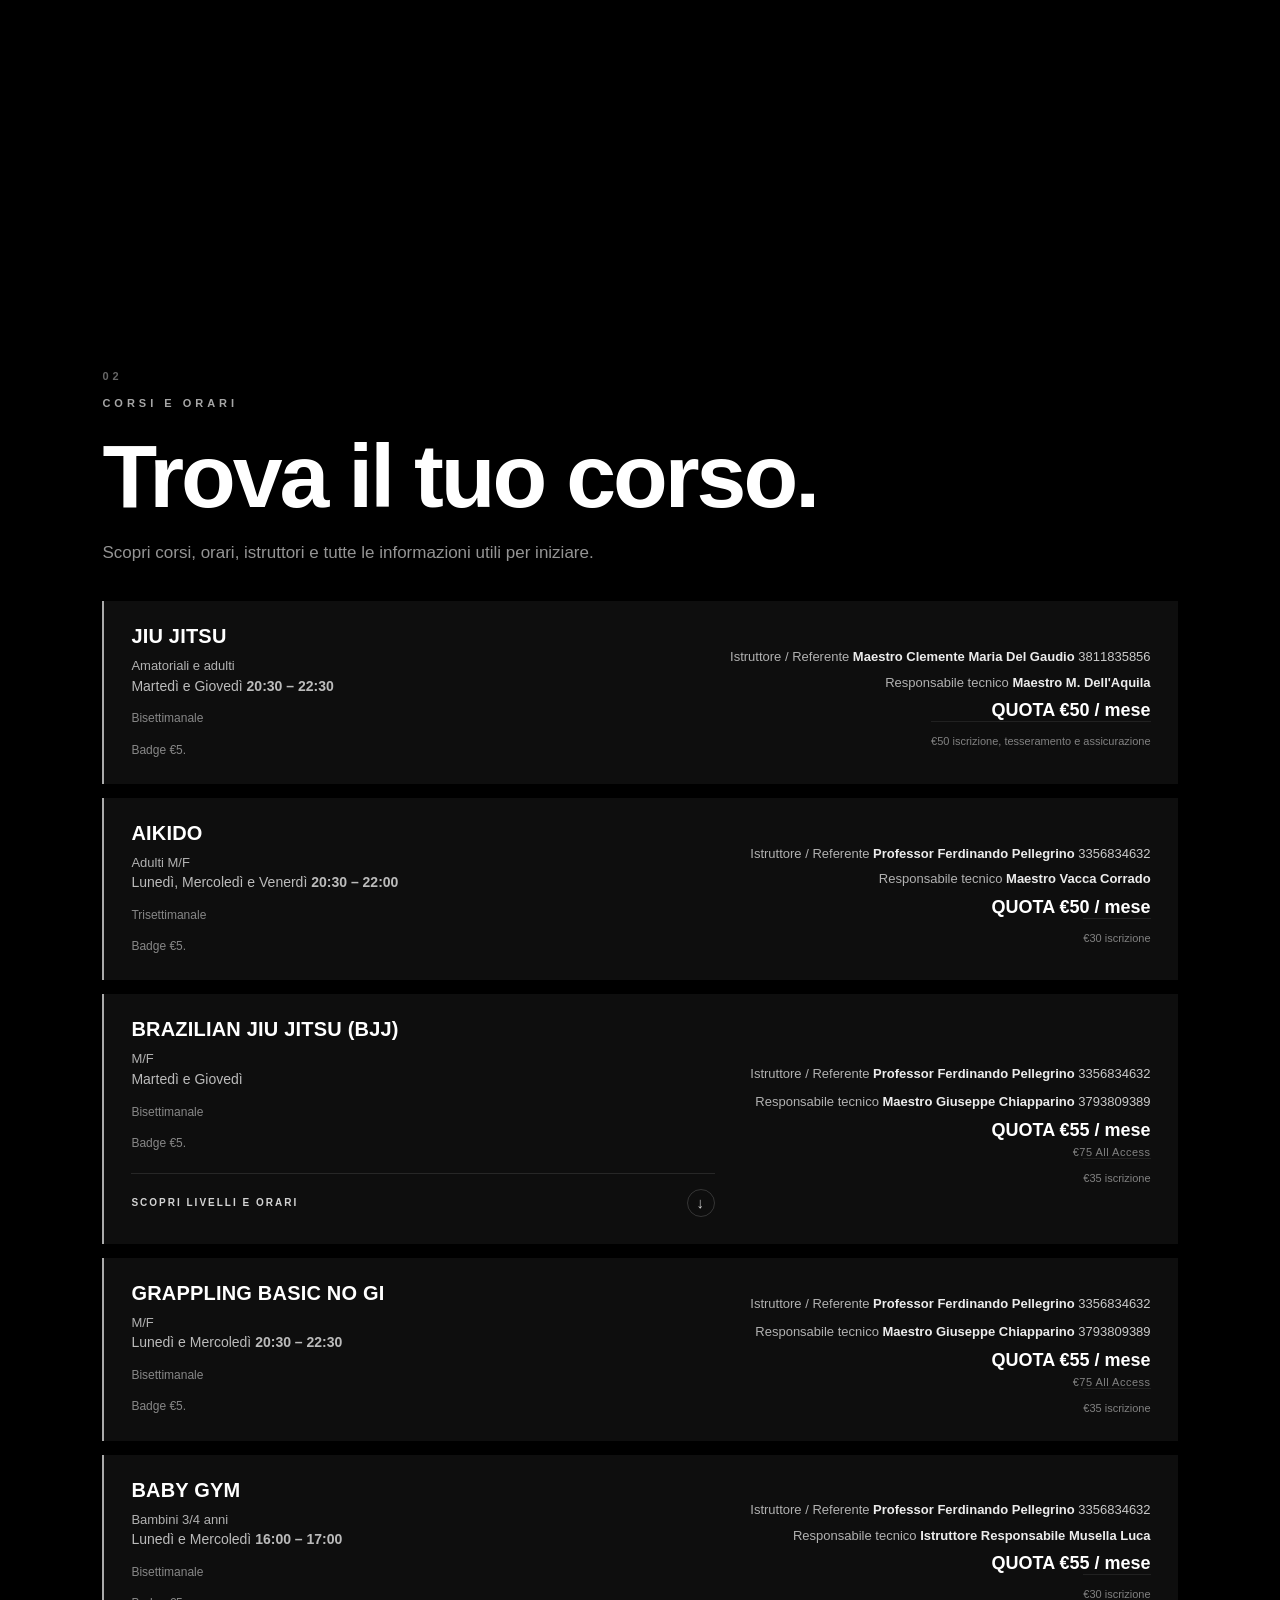
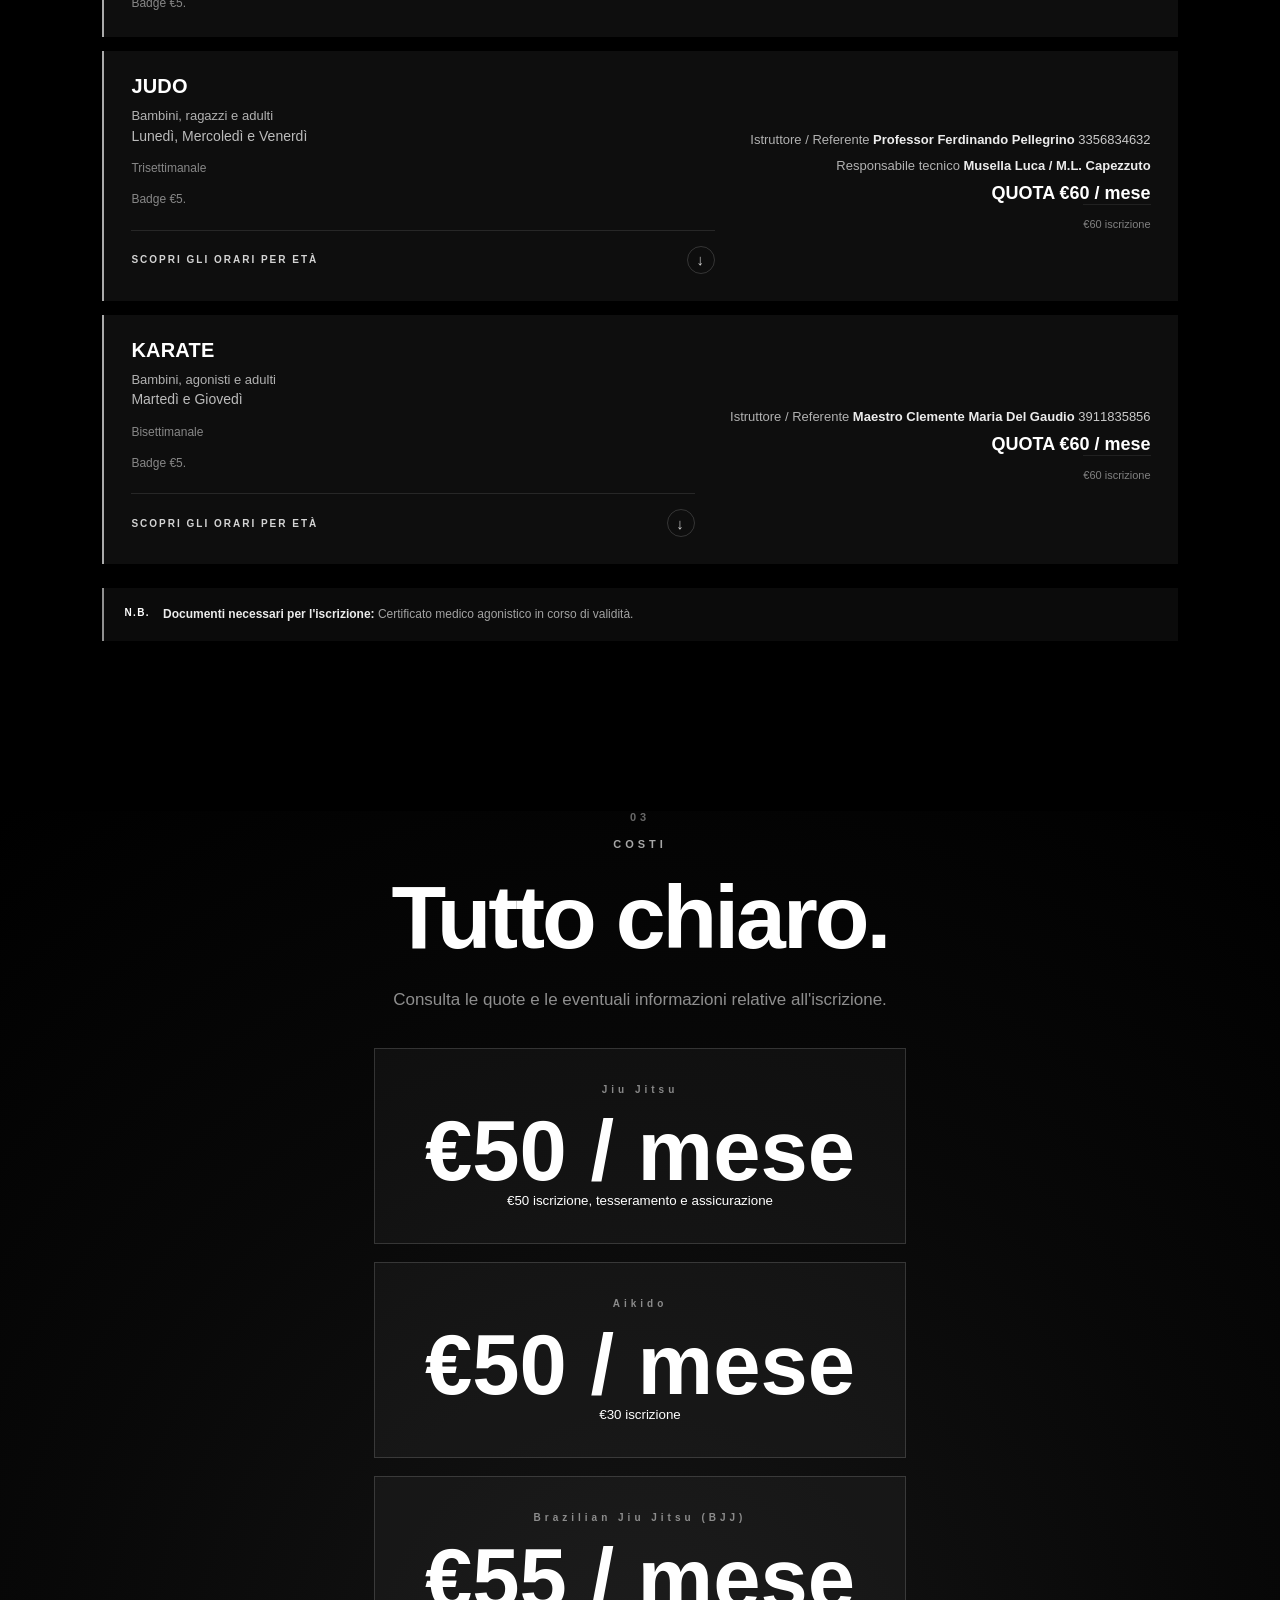
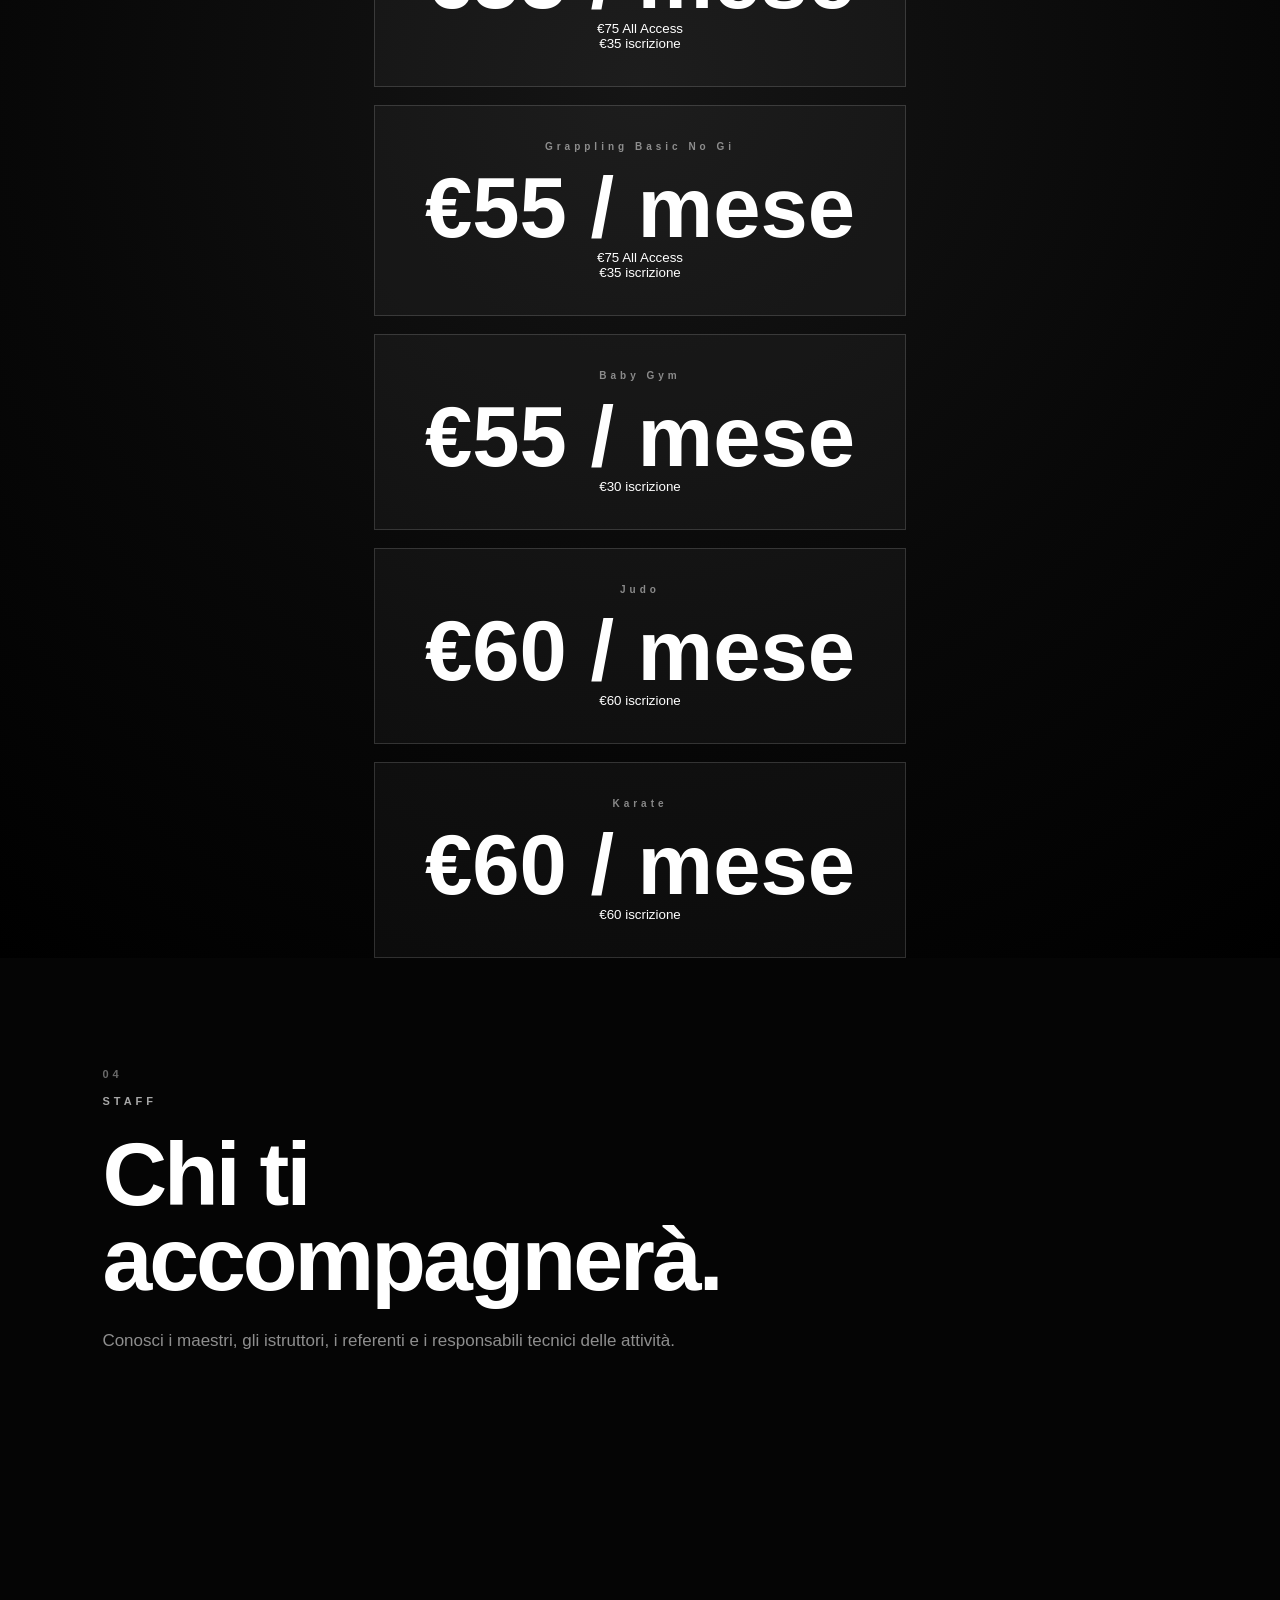
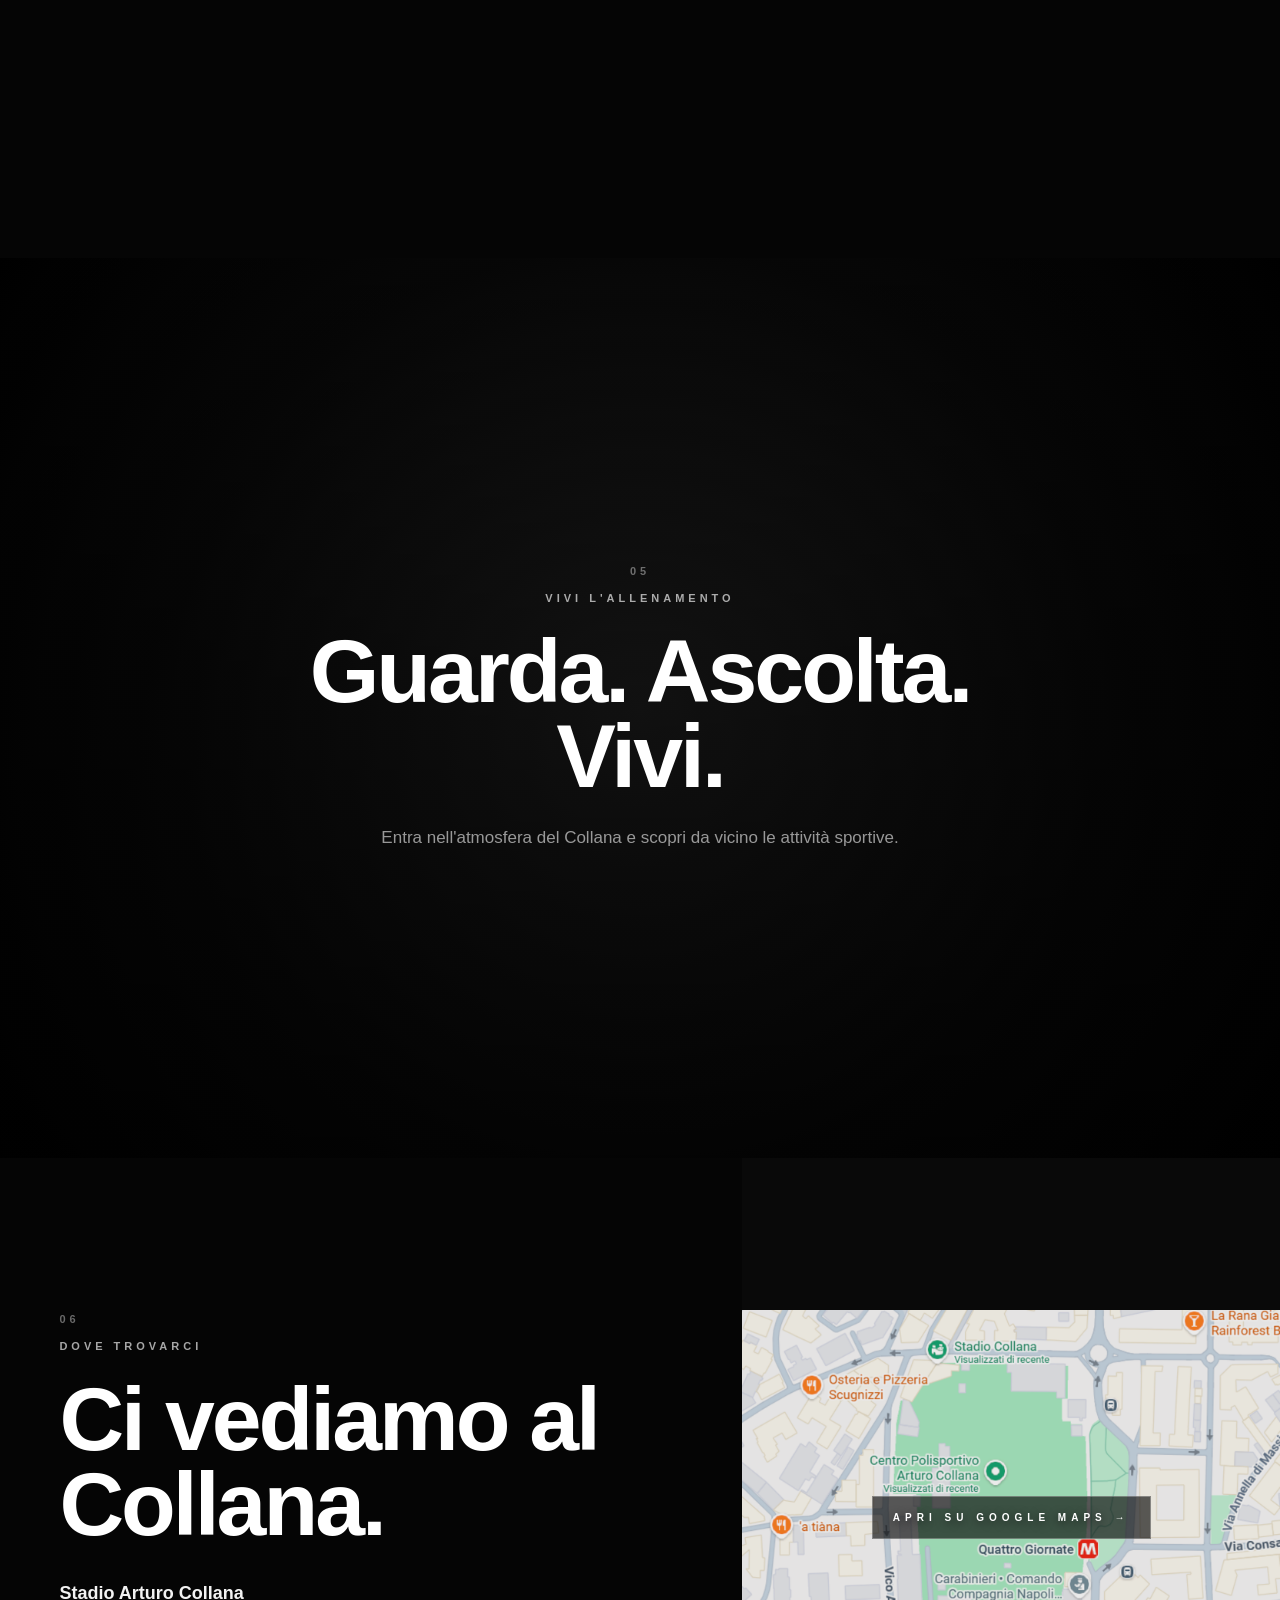
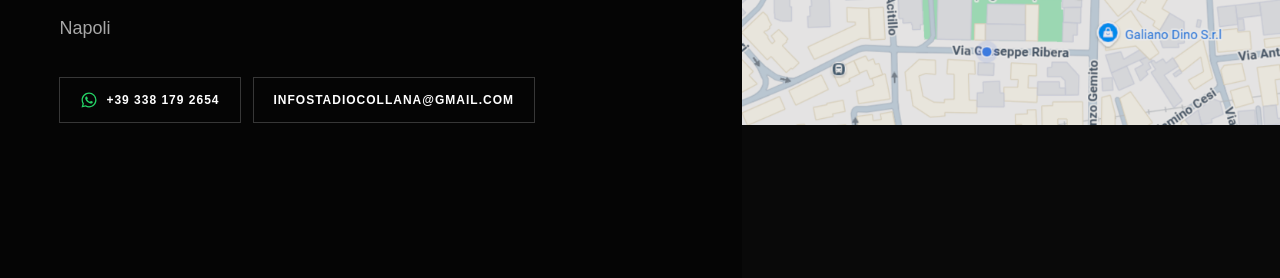
==== commit 8a5824cb: "Creazione Pagina Home Principale e aggiunte tecniche." ====
--- a/attivita.html
+++ b/attivita.html
@@ -19,6 +19,22 @@
 
 <body>
 
+    <a
+        class="global-home-link"
+        href="index.html"
+        aria-label="Torna alla Home">
+
+        <img
+            src="logocollana.jpg"
+            alt="Stadio Arturo Collana">
+
+        <span>
+            Torna alla Home
+        </span>
+
+    </a>
+
+
 
 <main class="activity-page">
 
@@ -27,7 +43,7 @@
          HERO
          ===================================================== -->
 
-    <section class="activity-hero">
+    <section class="activity-hero" data-home-link-range>
 
         <div class="activity-hero-image"></div>
 
@@ -444,22 +460,22 @@
         <div class="location-map">
 
             <a
-    class="map-placeholder"
-    href="https://maps.app.goo.gl/FSNZKndsXrzMiEN69"
-    target="_blank"
-    rel="noopener noreferrer"
-    aria-label="Apri lo Stadio Arturo Collana su Google Maps">
-
-    <img
-        class="map-image"
-        src="mappa-collana.jpg"
-        alt="Mappa della posizione dello Stadio Arturo Collana">
-
-    <span>
-        APRI SU GOOGLE MAPS →
-    </span>
-
-</a>
+                class="map-placeholder"
+                href="https://www.google.com/maps/search/?api=1&query=40.8452654, 14.2239417"
+                target="_blank"
+                rel="noopener noreferrer"
+                aria-label="Apri lo Stadio Arturo Collana su Google Maps">
+
+                <img
+                    class="map-image"
+                    src="mappa-collana.jpg"
+                    alt="Mappa della posizione dello Stadio Arturo Collana">
+
+                <span>
+                    APRI SU GOOGLE MAPS →
+                </span>
+
+            </a>
 
         </div>
 
@@ -477,5 +493,49 @@
 <script src="attivita.js"></script>
 
 
+
+<script>
+(function () {
+    const homeLink = document.querySelector(".global-home-link");
+    const range = document.querySelector("[data-home-link-range]");
+
+    if (!homeLink || !range) {
+        return;
+    }
+
+    function updateHomeLinkLabel() {
+        const rangeRect = range.getBoundingClientRect();
+        const linkRect = homeLink.getBoundingClientRect();
+
+        /*
+         * Il testo resta visibile finché il punto occupato dal link
+         * si trova ancora dentro la hero iniziale.
+         * Appena la hero scorre sopra il logo, il testo si richiude.
+         */
+        const isInsideInitialHero =
+            rangeRect.bottom > linkRect.top + linkRect.height;
+
+        homeLink.classList.toggle(
+            "home-label-hidden",
+            !isInsideInitialHero
+        );
+    }
+
+    updateHomeLinkLabel();
+
+    window.addEventListener(
+        "scroll",
+        updateHomeLinkLabel,
+        { passive: true }
+    );
+
+    window.addEventListener(
+        "resize",
+        updateHomeLinkLabel
+    );
+})();
+</script>
+
+
 </body>
 </html>
--- a/attivita.css
+++ b/attivita.css
@@ -2940,4 +2940,155 @@
             0.01ms !important;
     }
 
-}+}
+
+/* =========================================================
+   LINK GLOBALE — TORNA ALLA HOME
+========================================================= */
+
+.global-home-link {
+    position: fixed;
+
+    top:
+        max(16px, env(safe-area-inset-top));
+
+    left:
+        max(18px, env(safe-area-inset-left));
+
+    z-index: 10000;
+
+    display: inline-flex;
+
+    align-items: center;
+
+    gap: 11px;
+
+    color: #fff;
+
+    text-decoration: none;
+
+    transition:
+        transform 0.25s ease,
+        opacity 0.25s ease;
+}
+
+
+.global-home-link img {
+    width: 48px;
+    height: 48px;
+
+    flex: 0 0 auto;
+
+    object-fit: contain;
+
+    border-radius: 50%;
+
+    filter:
+        drop-shadow(0 3px 5px rgba(0, 0, 0, 0.72))
+        drop-shadow(0 0 12px rgba(0, 0, 0, 0.42));
+}
+
+
+.global-home-link span {
+    font-size: 10px;
+
+    line-height: 1;
+
+    font-weight: 800;
+
+    letter-spacing: 1.7px;
+
+    text-transform: uppercase;
+
+    white-space: nowrap;
+
+    color: #fff;
+
+    text-shadow:
+        0 1px 2px rgba(0, 0, 0, 1),
+        0 0 8px rgba(0, 0, 0, 0.95),
+        0 0 16px rgba(0, 0, 0, 0.75);
+}
+
+
+.global-home-link:hover {
+    transform:
+        translateX(3px);
+}
+
+
+.global-home-link:hover img {
+    filter:
+        drop-shadow(0 4px 7px rgba(0, 0, 0, 0.78))
+        drop-shadow(0 0 15px rgba(255, 255, 255, 0.10));
+}
+
+
+@media (max-width: 600px) {
+
+    .global-home-link {
+        top:
+            max(11px, env(safe-area-inset-top));
+
+        left:
+            max(11px, env(safe-area-inset-left));
+
+        gap: 8px;
+    }
+
+
+    .global-home-link img {
+        width: 40px;
+        height: 40px;
+    }
+
+
+    .global-home-link span {
+        font-size: 8px;
+
+        letter-spacing: 1.25px;
+    }
+}
+
+/* Testo "Torna alla Home":
+   visibile solo mentre il logo si trova nel range della hero iniziale. */
+
+.global-home-link {
+    transition:
+        transform 0.25s ease,
+        opacity 0.25s ease,
+        gap 0.28s ease;
+}
+
+.global-home-link span {
+    display: block;
+
+    max-width: 180px;
+
+    overflow: hidden;
+
+    opacity: 1;
+
+    transform:
+        translateX(0);
+
+    transition:
+        max-width 0.28s ease,
+        opacity 0.20s ease,
+        transform 0.28s ease;
+}
+
+.global-home-link.home-label-hidden {
+    gap: 0;
+}
+
+.global-home-link.home-label-hidden span {
+    max-width: 0;
+
+    opacity: 0;
+
+    transform:
+        translateX(-8px);
+
+    pointer-events: none;
+}
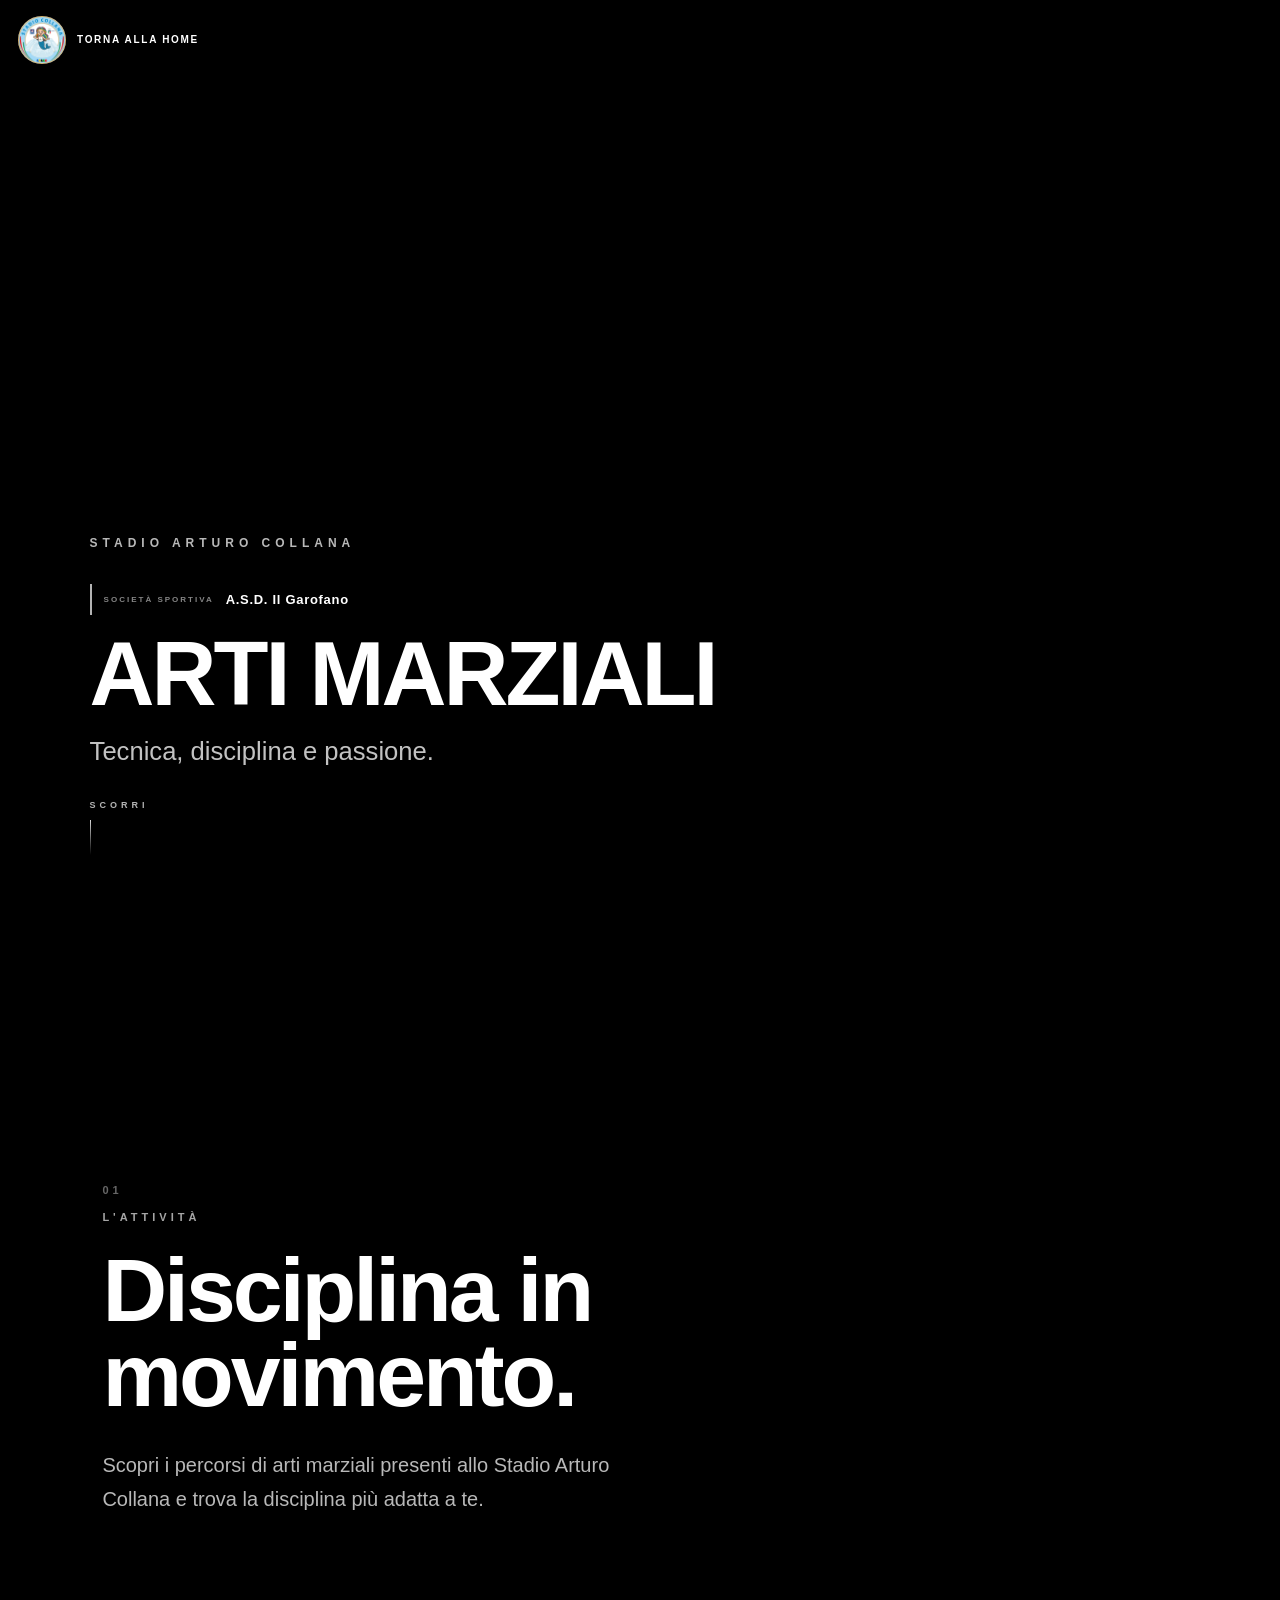
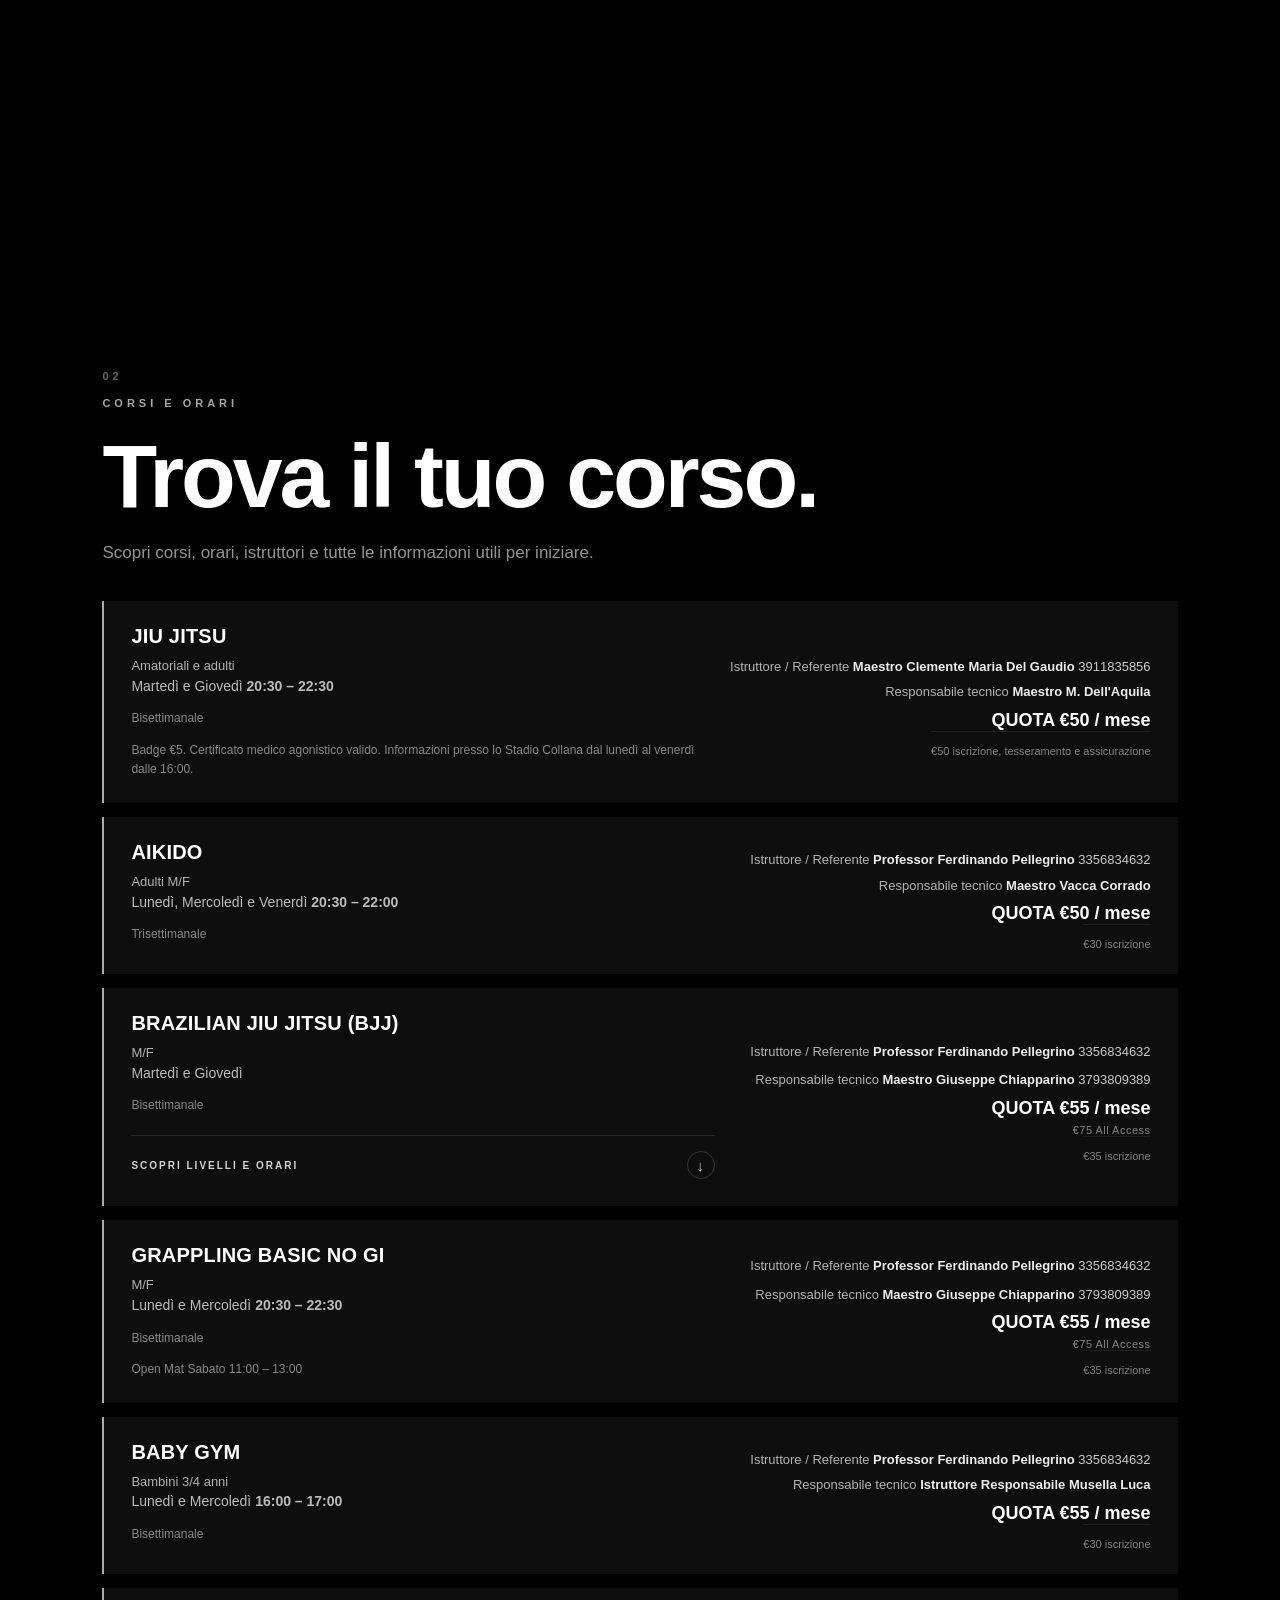
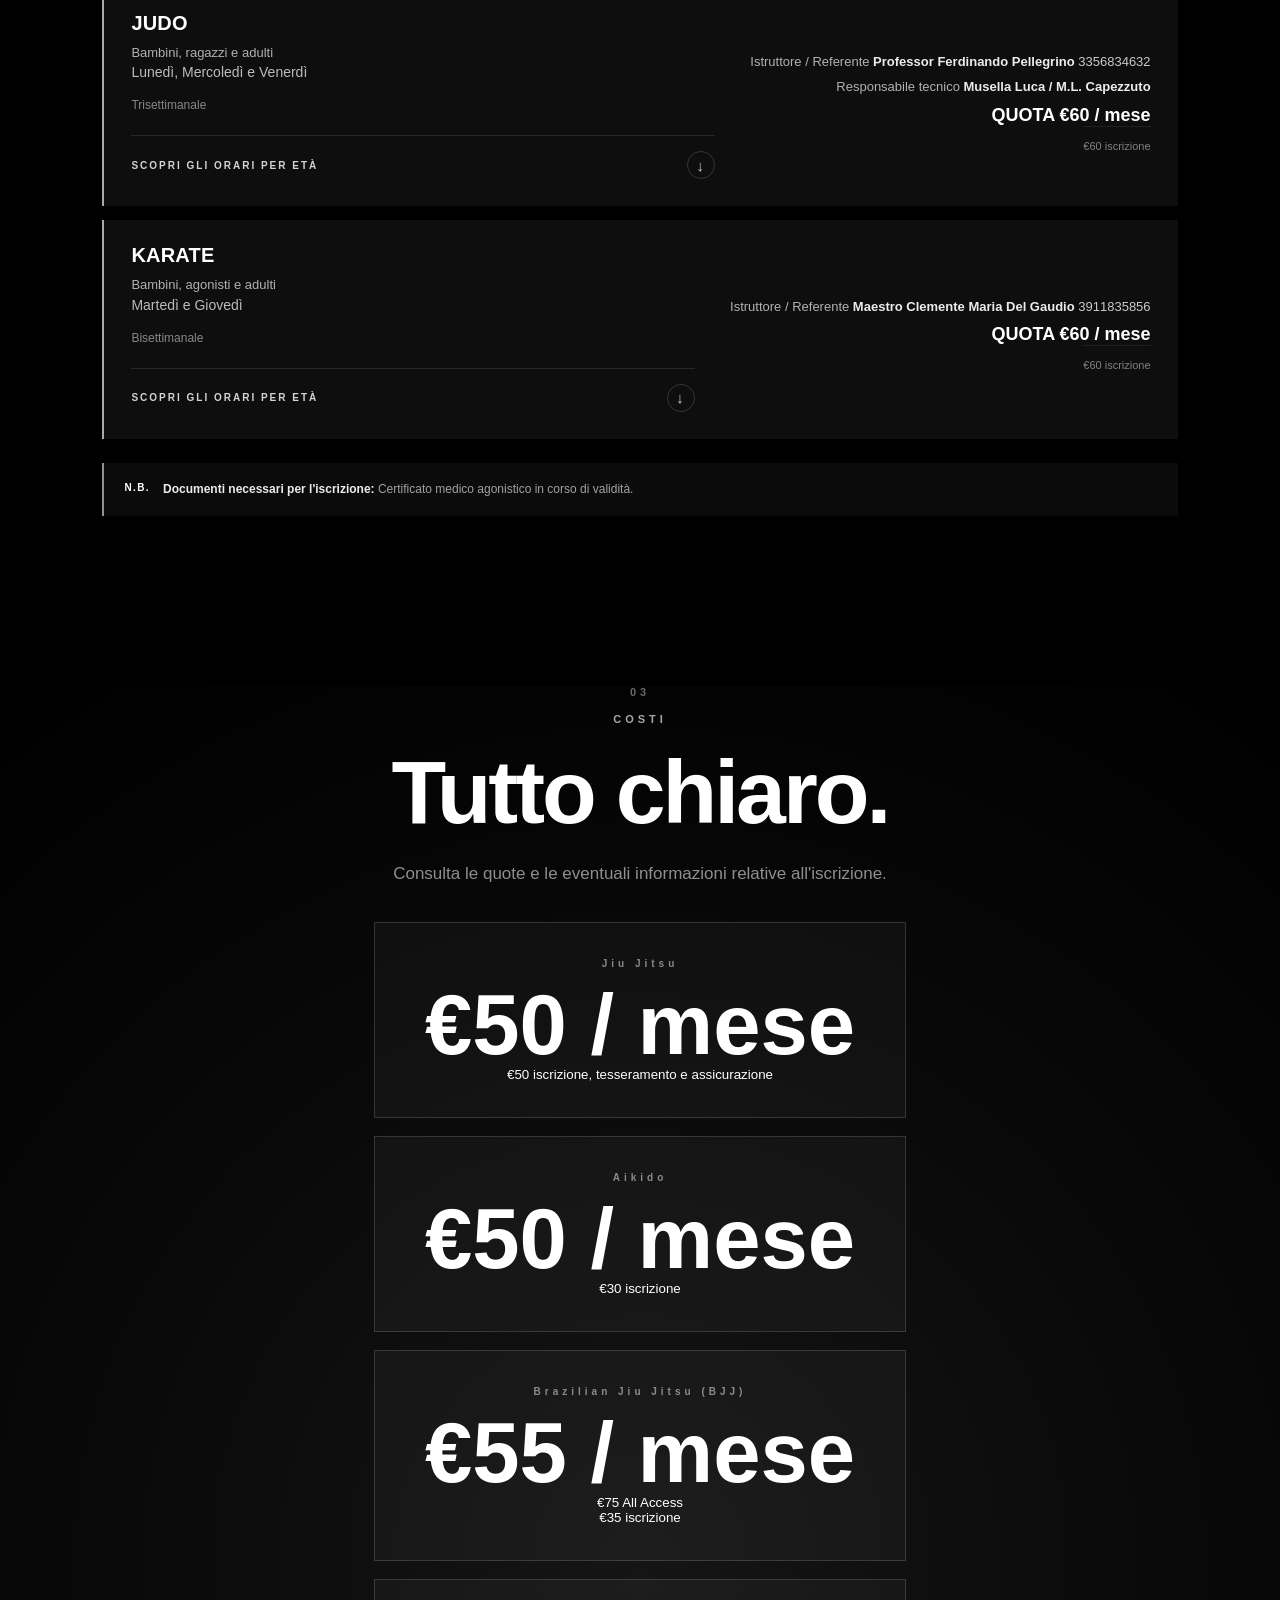
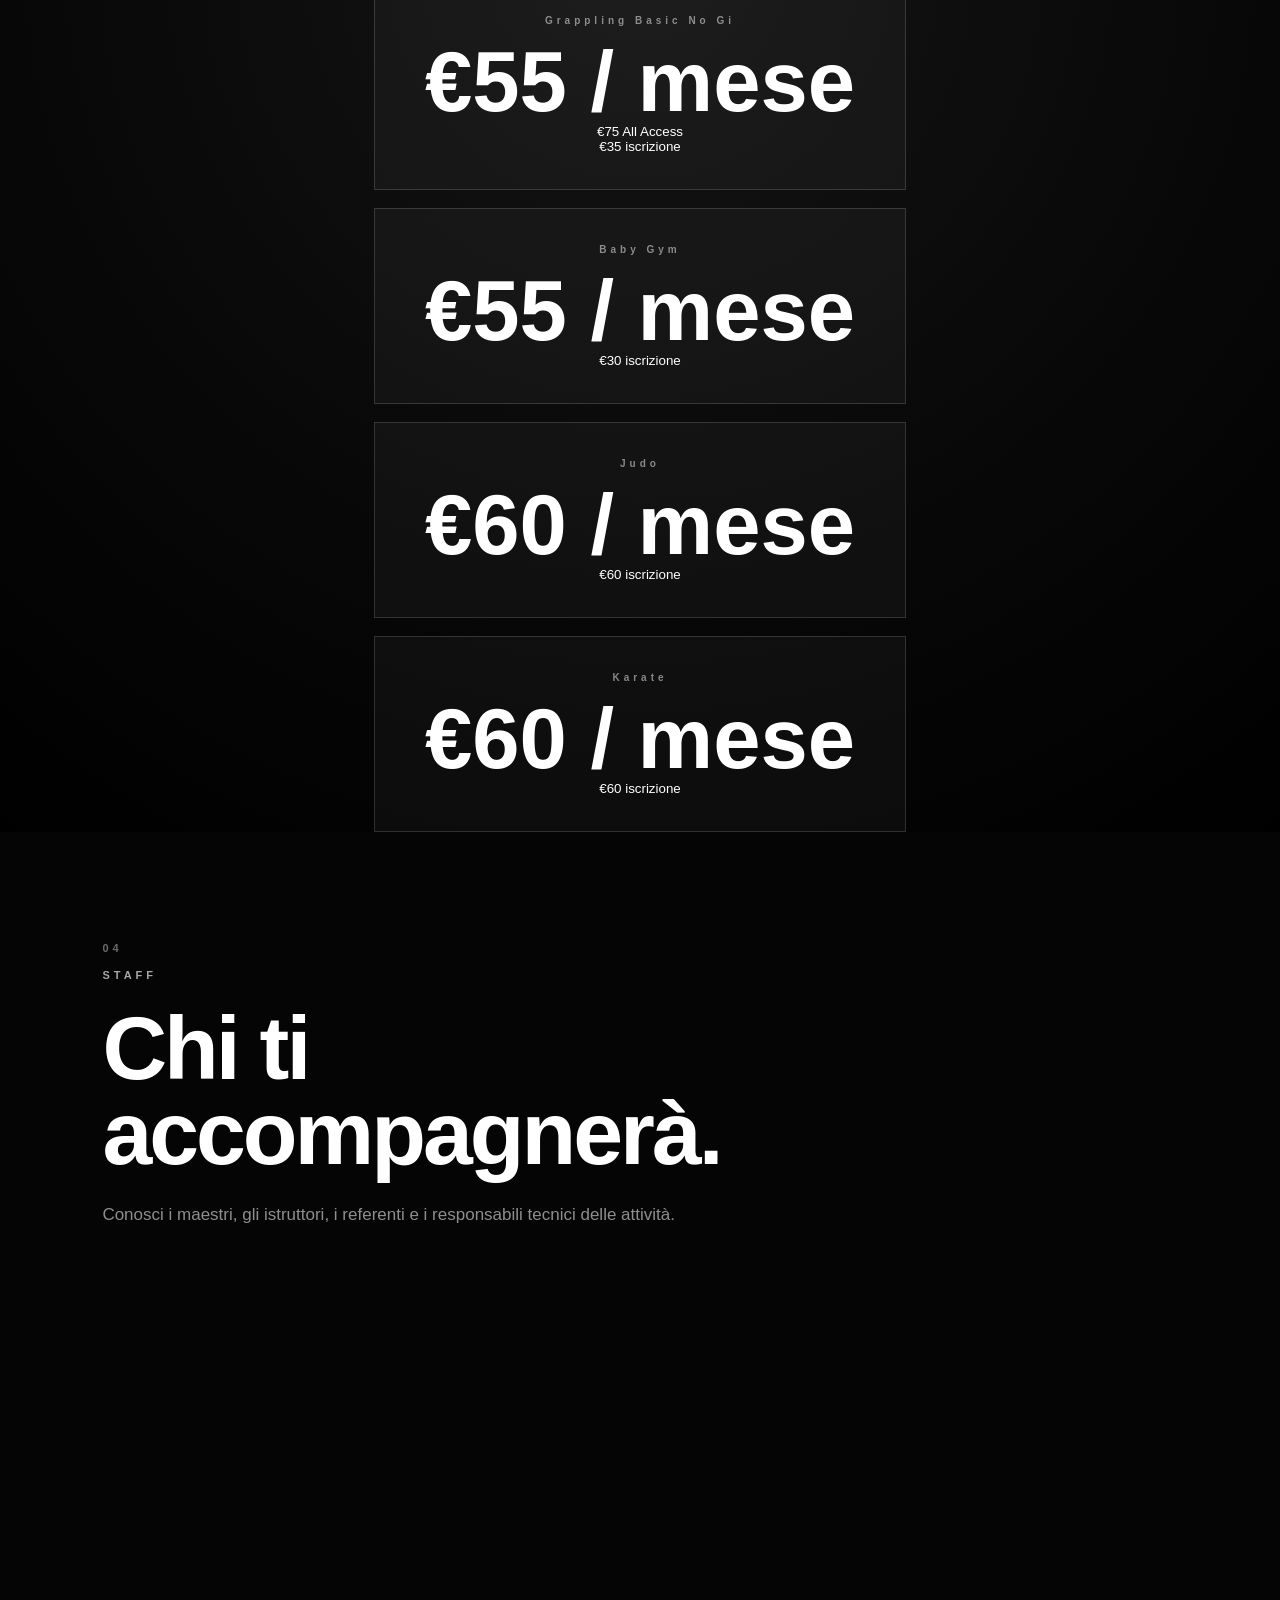
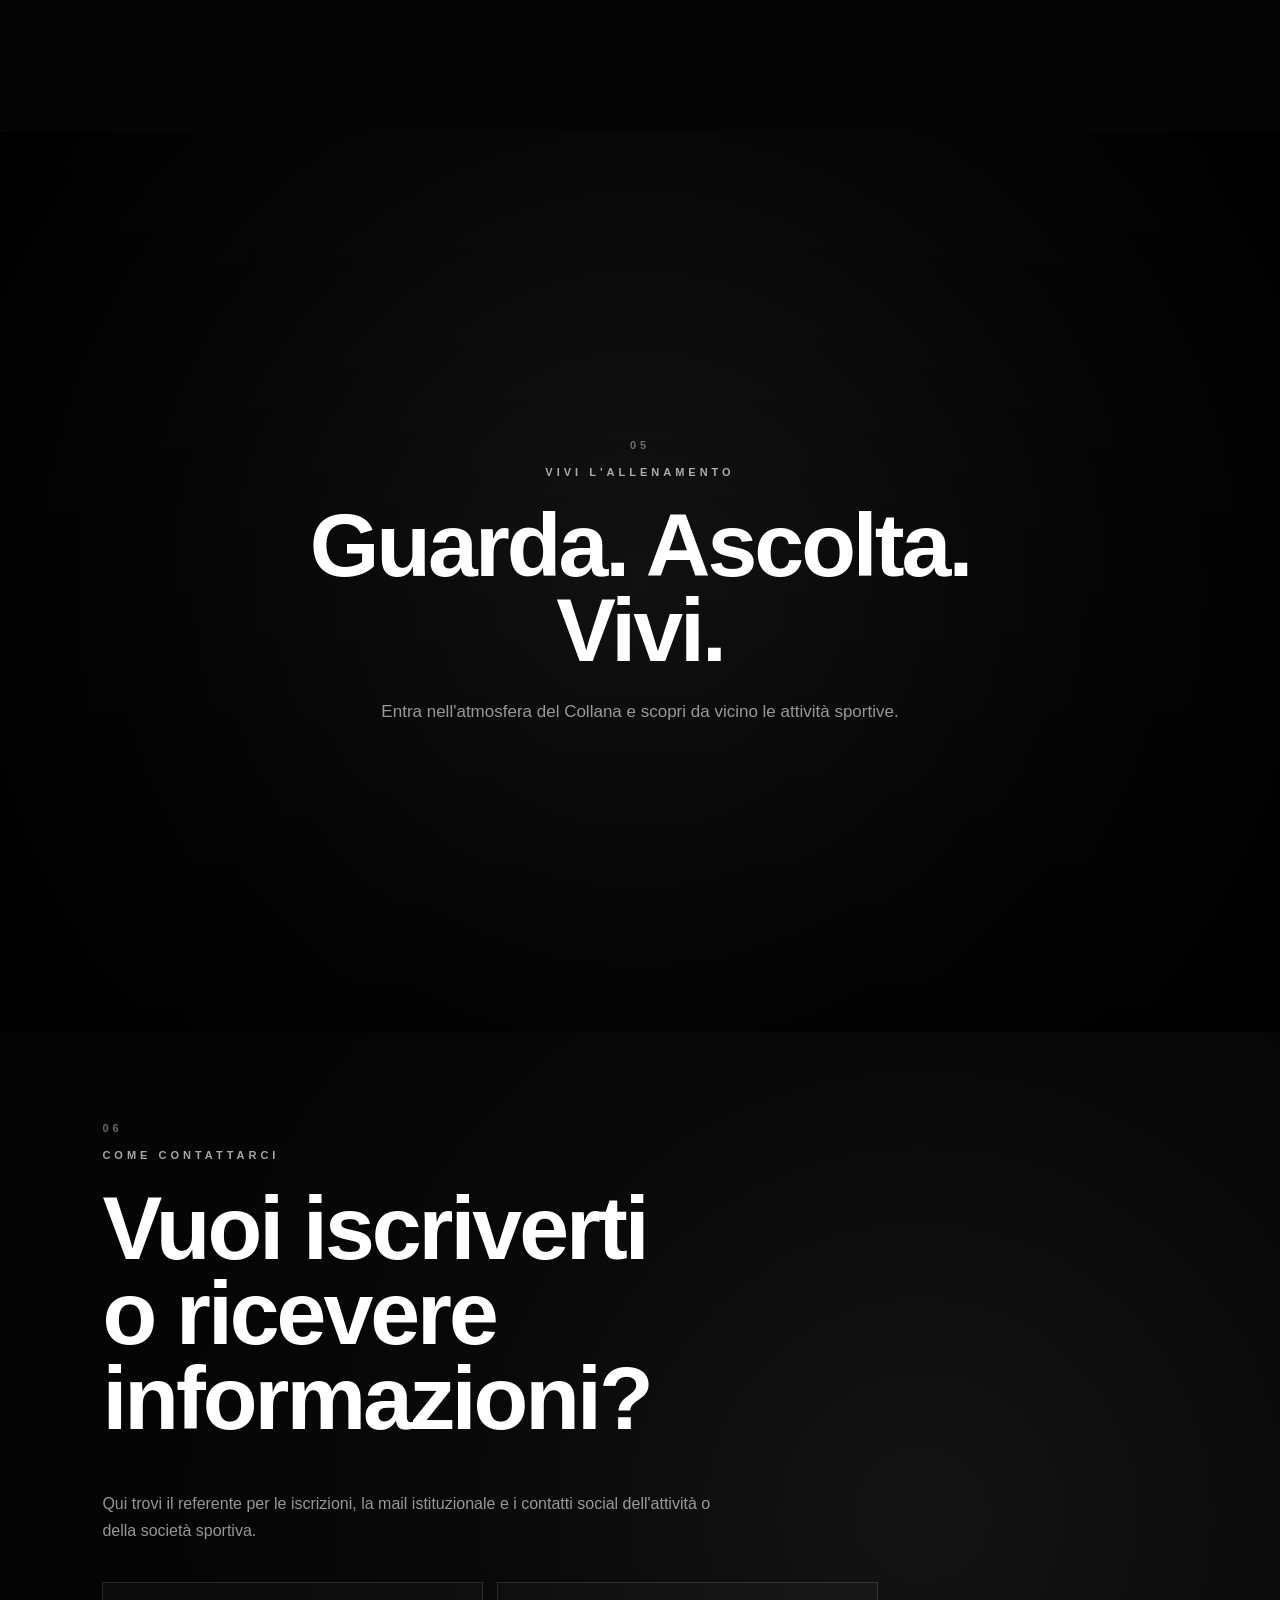
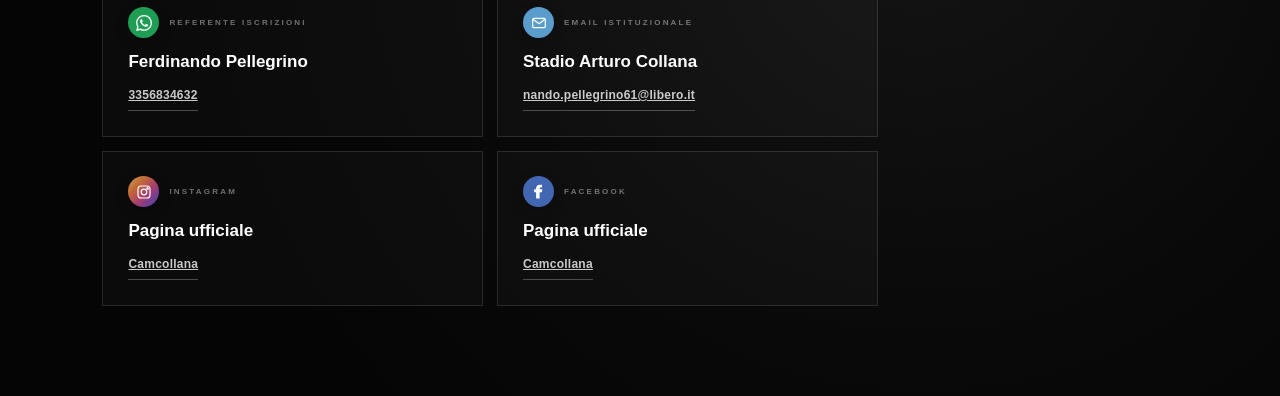
==== commit 99681039: "Creazione pagina storia Collana / apportazione modifiche tecniche pagina attivita.html - attivita.cs" ====
--- a/attivita.html
+++ b/attivita.html
@@ -55,6 +55,21 @@
             <span class="activity-eyebrow">
                 STADIO ARTURO COLLANA
             </span>
+
+
+            <div
+                class="activity-society"
+                id="activity-society"
+                hidden>
+
+                <span>
+                    SOCIETÀ SPORTIVA
+                </span>
+
+                <strong id="activity-society-name">
+                </strong>
+
+            </div>
 
 
             <h1 id="activity-title">
@@ -346,7 +361,7 @@
 
 
     <!-- =====================================================
-         DOVE TROVARCI
+         COME CONTATTARCI
          ===================================================== -->
 
     <section class="activity-location">
@@ -357,125 +372,197 @@
                 06
             </span>
 
-
             <span class="story-label">
-                DOVE TROVARCI
-            </span>
-
+                COME CONTATTARCI
+            </span>
 
             <h2>
-                Ci vediamo al Collana.
+                Vuoi iscriverti<br>
+                o ricevere informazioni?
             </h2>
 
-
-            <div class="location-address">
-
-                <p>
-                    <strong>
+            <p class="stadium-contact-intro">
+                Qui trovi il referente per le iscrizioni,
+                la mail istituzionale e i contatti social
+                dell'attività o della società sportiva.
+            </p>
+
+
+            <div class="activity-contact-grid">
+
+                <!-- REFERENTE ISCRIZIONI -->
+
+                <article class="activity-contact-card">
+
+                    <div class="activity-contact-heading">
+
+                        <span
+                            class="activity-contact-icon activity-contact-icon-whatsapp"
+                            aria-hidden="true">
+
+                            <svg viewBox="0 0 24 24">
+                                <path d="M20.52 3.48A11.85 11.85 0 0 0 12.08 0C5.54 0 .21 5.32.21 11.87c0 2.09.55 4.13 1.59 5.93L.11 24l6.35-1.66a11.86 11.86 0 0 0 5.61 1.43h.01c6.54 0 11.87-5.32 11.87-11.87 0-3.17-1.22-6.15-3.43-8.42ZM12.08 21.77h-.01a9.86 9.86 0 0 1-5.03-1.38l-.36-.21-3.77.99 1.01-3.67-.23-.38a9.82 9.82 0 0 1-1.51-5.25c0-5.45 4.44-9.88 9.9-9.88 2.64 0 5.12 1.03 6.99 2.9a9.82 9.82 0 0 1 2.9 7c0 5.45-4.44 9.88-9.89 9.88Zm5.42-7.4c-.3-.15-1.76-.87-2.03-.97-.27-.1-.47-.15-.67.15-.2.3-.77.97-.94 1.17-.17.2-.35.22-.64.07-.3-.15-1.25-.46-2.38-1.47-.88-.78-1.47-1.75-1.64-2.05-.17-.3-.02-.46.13-.61.13-.13.3-.35.44-.52.15-.17.2-.3.3-.5.1-.2.05-.37-.03-.52-.07-.15-.67-1.61-.92-2.2-.24-.58-.49-.5-.67-.51h-.57c-.2 0-.52.07-.79.37-.27.3-1.04 1.02-1.04 2.49s1.07 2.89 1.22 3.09c.15.2 2.11 3.22 5.11 4.52.71.31 1.27.49 1.71.63.72.23 1.37.2 1.89.12.58-.09 1.76-.72 2.01-1.42.25-.69.25-1.29.17-1.42-.07-.12-.27-.2-.57-.35Z"/>
+                            </svg>
+
+                        </span>
+
+                        <span class="activity-contact-label">
+                            REFERENTE ISCRIZIONI
+                        </span>
+
+                    </div>
+
+                    <strong
+                        class="activity-contact-name"
+                        id="enrollment-contact-name">
+                        Da inserire
+                    </strong>
+
+                    <a
+                        class="activity-contact-link is-placeholder"
+                        id="enrollment-contact-phone"
+                        href="#"
+                        aria-disabled="true">
+                        Numero da inserire
+                    </a>
+
+                </article>
+
+
+                <!-- EMAIL ISTITUZIONALE -->
+
+                <article class="activity-contact-card">
+
+                    <div class="activity-contact-heading">
+
+                        <span
+                            class="activity-contact-icon activity-contact-icon-email"
+                            aria-hidden="true">
+
+                            <svg viewBox="0 0 24 24">
+                                <rect
+                                    x="2.5"
+                                    y="5"
+                                    width="19"
+                                    height="14"
+                                    rx="2">
+                                </rect>
+                                <path d="M4 7l8 6 8-6"></path>
+                            </svg>
+
+                        </span>
+
+                        <span class="activity-contact-label">
+                            EMAIL ISTITUZIONALE
+                        </span>
+
+                    </div>
+
+                    <strong class="activity-contact-name">
                         Stadio Arturo Collana
                     </strong>
-                </p>
-
-
-                <p>
-                    Napoli
-                </p>
+
+                    <a
+                        class="activity-contact-link"
+                        id="activity-contact-email"
+                        href="mailto:infostadiocollana@gmail.com">
+                        infostadiocollana@gmail.com
+                    </a>
+
+                </article>
+
+
+                <!-- INSTAGRAM -->
+
+                <article class="activity-contact-card">
+
+                    <div class="activity-contact-heading">
+
+                        <span
+                            class="activity-contact-icon activity-contact-icon-instagram"
+                            aria-hidden="true">
+
+                            <svg viewBox="0 0 24 24">
+                                <rect
+                                    x="3"
+                                    y="3"
+                                    width="18"
+                                    height="18"
+                                    rx="5"
+                                    ry="5">
+                                </rect>
+                                <circle
+                                    cx="12"
+                                    cy="12"
+                                    r="4.2">
+                                </circle>
+                                <circle
+                                    cx="17.4"
+                                    cy="6.7"
+                                    r="1">
+                                </circle>
+                            </svg>
+
+                        </span>
+
+                        <span class="activity-contact-label">
+                            INSTAGRAM
+                        </span>
+
+                    </div>
+
+                    <strong class="activity-contact-name">
+                        Pagina ufficiale
+                    </strong>
+
+                    <a
+                        class="activity-contact-link is-placeholder"
+                        id="activity-contact-instagram"
+                        href="#"
+                        aria-disabled="true">
+                        Link da inserire
+                    </a>
+
+                </article>
+
+
+                <!-- FACEBOOK -->
+
+                <article class="activity-contact-card">
+
+                    <div class="activity-contact-heading">
+
+                        <span
+                            class="activity-contact-icon activity-contact-icon-facebook"
+                            aria-hidden="true">
+
+                            <svg viewBox="0 0 24 24">
+                                <path d="M13.8 8.2V6.6c0-.8.5-1 1.1-1h2.8V1.2L14 1c-3.7 0-5.8 2.2-5.8 6.2v1H5v4.9h3.2V23h5.6v-9.9h3.7l.6-4.9h-4.3Z"/>
+                            </svg>
+
+                        </span>
+
+                        <span class="activity-contact-label">
+                            FACEBOOK
+                        </span>
+
+                    </div>
+
+                    <strong class="activity-contact-name">
+                        Pagina ufficiale
+                    </strong>
+
+                    <a
+                        class="activity-contact-link is-placeholder"
+                        id="activity-contact-facebook"
+                        href="#"
+                        aria-disabled="true">
+                        Link da inserire
+                    </a>
+
+                </article>
 
             </div>
-
-
-            <!--
-                CONTATTI UFFICIALI DELLO STADIO ARTURO COLLANA
-
-                Questi contatti sono indipendenti dai
-                referenti, tecnici e dirigenti delle
-                singole attività sportive.
-            -->
-
-            <div class="location-contacts">
-
-
-                <!-- WHATSAPP STADIO -->
-
-                <a
-                    id="stadium-phone-link"
-                    href="https://wa.me/393381792654"
-                    target="_blank"
-                    rel="noopener noreferrer">
-
-                    +39 338 179 2654
-
-                </a>
-
-
-                <!-- EMAIL STADIO -->
-
-                <a
-                    id="stadium-email-link"
-                    href="mailto:infostadiocollana@gmail.com">
-
-                    infostadiocollana@gmail.com
-
-                </a>
-
-
-                <!--
-                    I link ufficiali Instagram e Facebook
-                    verranno collegati successivamente.
-                -->
-
-                <a
-                    id="instagram-link"
-                    href="#"
-                    target="_blank"
-                    rel="noopener noreferrer">
-
-                    Instagram
-
-                </a>
-
-
-                <a
-                    id="facebook-link"
-                    href="#"
-                    target="_blank"
-                    rel="noopener noreferrer">
-
-                    Facebook
-
-                </a>
-
-
-            </div>
-
-        </div>
-
-
-        <!-- =================================================
-             GOOGLE MAPS
-             Coordinate Stadio Arturo Collana:
-             40.8452654, 14.2239417
-             ================================================= -->
-
-        <div class="location-map">
-
-            <a
-                class="map-placeholder"
-                href="https://www.google.com/maps/search/?api=1&query=40.8452654, 14.2239417"
-                target="_blank"
-                rel="noopener noreferrer"
-                aria-label="Apri lo Stadio Arturo Collana su Google Maps">
-
-                <img
-                    class="map-image"
-                    src="mappa-collana.jpg"
-                    alt="Mappa della posizione dello Stadio Arturo Collana">
-
-                <span>
-                    APRI SU GOOGLE MAPS →
-                </span>
-
-            </a>
 
         </div>
 
--- a/attivita.css
+++ b/attivita.css
@@ -1881,27 +1881,35 @@
 
 .activity-location {
 
-    display: grid;
-
-    grid-template-columns:
-        58%
-        42%;
-
-    min-height: 80vh;
-
-    background: #050505;
+    display: block;
+
+    min-height: 58vh;
+
+    background:
+        radial-gradient(
+            circle at 72% 50%,
+            #141414 0%,
+            #090909 42%,
+            #050505 72%
+        );
 }
 
 
 .location-content {
 
+    width:
+        min(980px, 100%);
+
+    min-height: 58vh;
+
     display: flex;
 
     flex-direction: column;
 
     justify-content: center;
 
-    padding: 8%;
+    padding:
+        90px 8%;
 
     transform:
         translateX(-30px);
@@ -1944,6 +1952,21 @@
 .location-content p strong {
 
     color: rgba(255, 255, 255, 0.95);
+}
+
+
+.stadium-contact-intro {
+
+    max-width: 620px;
+
+    margin-top: 18px !important;
+
+    font-size: 16px !important;
+
+    line-height: 1.7 !important;
+
+    color:
+        rgba(255, 255, 255, 0.58) !important;
 }
 
 
@@ -3092,3 +3115,723 @@
 
     pointer-events: none;
 }
+
+/* =========================================================
+   MOBILE — POSIZIONE "TORNA ALLA HOME"
+   Il logo resta in alto a sinistra; il testo passa sotto
+   al logo per non sovrapporsi ai pulsanti di contatto.
+========================================================= */
+
+@media (max-width: 650px) {
+
+    .global-home-link {
+        top:
+            max(9px, env(safe-area-inset-top));
+
+        left:
+            max(9px, env(safe-area-inset-left));
+
+        width: 78px;
+
+        flex-direction: column;
+
+        align-items: center;
+
+        justify-content: flex-start;
+
+        gap: 4px;
+    }
+
+
+    .global-home-link img {
+        width: 38px;
+        height: 38px;
+    }
+
+
+    .global-home-link span {
+        width: 78px;
+        max-width: 78px;
+
+        overflow: hidden;
+
+        font-size: 6.5px;
+
+        line-height: 1.15;
+
+        letter-spacing: 0.75px;
+
+        text-align: center;
+
+        white-space: nowrap;
+    }
+
+
+    .global-home-link.home-label-hidden {
+        gap: 0;
+    }
+
+
+    .global-home-link.home-label-hidden span {
+        width: 0;
+        max-width: 0;
+
+        opacity: 0;
+
+        transform:
+            translateY(-4px);
+
+        pointer-events: none;
+    }
+}
+
+/* =========================================================
+   MOBILE — HOME LINK COMPATTO
+   Evita qualsiasi sovrapposizione con i pulsanti contatto.
+========================================================= */
+
+@media (max-width: 650px) {
+
+    .global-home-link {
+        top:
+            max(8px, env(safe-area-inset-top));
+
+        left:
+            max(8px, env(safe-area-inset-left));
+
+        width: 46px;
+
+        flex-direction: column;
+
+        align-items: center;
+
+        justify-content: flex-start;
+
+        gap: 3px;
+    }
+
+
+    .global-home-link img {
+        width: 34px;
+        height: 34px;
+    }
+
+
+    .global-home-link span {
+        width: 46px;
+        max-width: 46px;
+
+        overflow: hidden;
+
+        font-size: 6px;
+
+        line-height: 1.05;
+
+        letter-spacing: 0.45px;
+
+        text-align: center;
+
+        white-space: normal;
+
+        text-wrap: balance;
+    }
+
+
+    .global-home-link.home-label-hidden {
+        gap: 0;
+    }
+
+
+    .global-home-link.home-label-hidden span {
+        width: 0;
+        max-width: 0;
+
+        opacity: 0;
+
+        transform:
+            translateY(-3px);
+
+        pointer-events: none;
+    }
+}
+
+/* =========================================================
+   MOBILE — STAFF / "CHI TI ACCOMPAGNERÀ"
+   Centra correttamente il blocco e impedisce al titolo
+   di arrivare troppo vicino al bordo destro.
+========================================================= */
+
+@media (max-width: 650px) {
+
+    .activity-people {
+        padding-left: 23px;
+        padding-right: 23px;
+    }
+
+
+    .people-heading {
+        width: 100%;
+        max-width: none;
+
+        margin-left: auto;
+        margin-right: auto;
+        margin-bottom: 45px;
+
+        text-align: center;
+    }
+
+
+    .people-heading h2 {
+        width: 100%;
+        max-width: 370px;
+
+        margin-left: auto;
+        margin-right: auto;
+        margin-bottom: 20px;
+
+        font-size:
+            clamp(35px, 9.5vw, 42px);
+
+        line-height: 1;
+
+        letter-spacing: -1.5px;
+
+        overflow-wrap: normal;
+        word-break: normal;
+    }
+
+
+    .people-intro {
+        max-width: 360px;
+
+        margin-left: auto;
+        margin-right: auto;
+
+        text-align: center;
+    }
+
+
+    .people-heading .story-number,
+    .people-heading .story-label {
+        text-align: center;
+    }
+}
+
+
+/* =========================================================
+   PAGINE ATTIVITÀ — MAPPA DISATTIVATA
+   La mappa è presente esclusivamente nella homepage.
+========================================================= */
+
+.activity-location .location-map,
+.activity-location .map-placeholder,
+.activity-location .map-image {
+    display: none !important;
+}
+
+
+/* =========================================================
+   MOBILE — CONTATTI STADIO
+========================================================= */
+
+@media (max-width: 650px) {
+
+    .activity-location {
+        min-height: auto;
+    }
+
+
+    .location-content {
+        width: 100%;
+
+        min-height: auto;
+
+        padding:
+            75px 23px;
+    }
+
+
+    .stadium-contact-intro {
+        max-width: 100%;
+
+        font-size: 14px !important;
+
+        line-height: 1.65 !important;
+    }
+
+
+    .location-contacts {
+        width: 100%;
+
+        flex-direction: column;
+
+        align-items: stretch;
+
+        gap: 9px;
+    }
+
+
+    .location-contacts a {
+        width: 100%;
+
+        min-height: 46px;
+
+        padding:
+            12px 14px;
+
+        text-align: center;
+    }
+
+}
+
+/* =========================================================
+   COME CONTATTARCI — CARD
+========================================================= */
+
+.activity-contact-grid {
+
+    width: 100%;
+    max-width: 1040px;
+
+    display: grid;
+
+    grid-template-columns:
+        repeat(2, minmax(0, 1fr));
+
+    gap: 14px;
+
+    margin-top: 38px;
+}
+
+
+.activity-contact-card {
+
+    min-height: 155px;
+
+    display: flex;
+
+    flex-direction: column;
+
+    justify-content: center;
+
+    align-items: flex-start;
+
+    padding:
+        24px 25px;
+
+    border:
+        1px solid rgba(255, 255, 255, 0.12);
+
+    background:
+        rgba(255, 255, 255, 0.025);
+
+    transition:
+        border-color 0.3s ease,
+        background 0.3s ease,
+        transform 0.3s ease;
+}
+
+
+.activity-contact-card:hover {
+
+    border-color:
+        rgba(255, 255, 255, 0.24);
+
+    background:
+        rgba(255, 255, 255, 0.045);
+
+    transform:
+        translateY(-2px);
+}
+
+
+.activity-contact-label {
+
+    margin-bottom: 13px;
+
+    font-size: 8px;
+
+    line-height: 1.2;
+
+    font-weight: 800;
+
+    letter-spacing: 2.2px;
+
+    text-transform: uppercase;
+
+    color:
+        rgba(255, 255, 255, 0.42);
+}
+
+
+.activity-contact-name {
+
+    display: block;
+
+    margin-bottom: 9px;
+
+    font-size: 17px;
+
+    line-height: 1.35;
+
+    color: #fff;
+}
+
+
+.activity-contact-link {
+
+    display: inline-flex;
+
+    align-items: center;
+
+    min-height: 28px;
+
+    padding-bottom: 3px;
+
+    border-bottom:
+        1px solid rgba(255, 255, 255, 0.26);
+
+    color:
+        rgba(255, 255, 255, 0.78);
+
+    font-size: 12px;
+
+    line-height: 1.4;
+
+    font-weight: 700;
+
+    letter-spacing: 0.25px;
+
+    text-transform: none;
+
+    transition:
+        color 0.25s ease,
+        border-color 0.25s ease;
+}
+
+
+.activity-contact-link:hover {
+
+    color: #fff;
+
+    border-color:
+        rgba(255, 255, 255, 0.75);
+}
+
+
+.activity-contact-link.is-placeholder {
+
+    color:
+        rgba(255, 255, 255, 0.30);
+
+    border-bottom-style: dashed;
+
+    cursor: default;
+
+    pointer-events: none;
+}
+
+
+@media (max-width: 760px) {
+
+    .activity-contact-grid {
+
+        grid-template-columns:
+            1fr;
+
+        gap: 10px;
+
+        margin-top: 30px;
+    }
+
+
+    .activity-contact-card {
+
+        min-height: 130px;
+
+        padding:
+            20px 18px;
+    }
+
+
+    .activity-contact-name {
+
+        font-size: 16px;
+    }
+
+
+    .activity-contact-link {
+
+        max-width: 100%;
+
+        overflow-wrap: anywhere;
+
+        font-size: 11px;
+    }
+
+}
+
+/* =========================================================
+   HERO — SOCIETÀ SPORTIVA
+========================================================= */
+
+.activity-society {
+
+    display: inline-flex;
+
+    align-items: center;
+
+    gap: 12px;
+
+    margin:
+        14px 0 18px;
+
+    padding:
+        8px 12px;
+
+    border-left:
+        2px solid rgba(255, 255, 255, 0.70);
+
+    background:
+        rgba(0, 0, 0, 0.22);
+
+    backdrop-filter:
+        blur(5px);
+
+    -webkit-backdrop-filter:
+        blur(5px);
+}
+
+
+.activity-society[hidden] {
+
+    display: none !important;
+}
+
+
+.activity-society span {
+
+    font-size: 8px;
+
+    line-height: 1;
+
+    font-weight: 800;
+
+    letter-spacing: 2px;
+
+    color:
+        rgba(255, 255, 255, 0.52);
+}
+
+
+.activity-society strong {
+
+    font-size: 13px;
+
+    line-height: 1.2;
+
+    font-weight: 800;
+
+    letter-spacing: 0.7px;
+
+    color: #fff;
+}
+
+
+@media (max-width: 650px) {
+
+    .activity-society {
+
+        align-items: flex-start;
+
+        flex-direction: column;
+
+        gap: 5px;
+
+        max-width: 100%;
+
+        margin:
+            11px 0 15px;
+
+        padding:
+            7px 9px;
+    }
+
+
+    .activity-society span {
+
+        font-size: 6px;
+
+        letter-spacing: 1.5px;
+    }
+
+
+    .activity-society strong {
+
+        font-size: 11px;
+
+        letter-spacing: 0.4px;
+    }
+
+}
+
+/* =========================================================
+   COME CONTATTARCI — ICONE
+========================================================= */
+
+.activity-contact-heading {
+
+    display: flex;
+
+    align-items: center;
+
+    gap: 10px;
+
+    margin-bottom: 13px;
+}
+
+
+.activity-contact-heading
+.activity-contact-label {
+
+    margin-bottom: 0;
+}
+
+
+.activity-contact-icon {
+
+    width: 31px;
+    height: 31px;
+
+    flex: 0 0 31px;
+
+    display: grid;
+
+    place-items: center;
+
+    border-radius: 50%;
+
+    color: #fff;
+
+    box-shadow:
+        0 5px 14px rgba(0, 0, 0, 0.22);
+}
+
+
+.activity-contact-icon svg {
+
+    width: 16px;
+    height: 16px;
+
+    display: block;
+}
+
+
+/* WHATSAPP */
+
+.activity-contact-icon-whatsapp {
+
+    background:
+        #1F9D55;
+}
+
+
+.activity-contact-icon-whatsapp svg {
+
+    fill: currentColor;
+}
+
+
+/* EMAIL */
+
+.activity-contact-icon-email {
+
+    background:
+        #5A9CCB;
+}
+
+
+.activity-contact-icon-email svg {
+
+    fill: none;
+
+    stroke: currentColor;
+
+    stroke-width: 1.8;
+
+    stroke-linecap: round;
+
+    stroke-linejoin: round;
+}
+
+
+/* INSTAGRAM */
+
+.activity-contact-icon-instagram {
+
+    background:
+        linear-gradient(
+            135deg,
+            #C9A35A 0%,
+            #C26A34 30%,
+            #A83E70 58%,
+            #713E91 78%,
+            #465A9E 100%
+        );
+}
+
+
+.activity-contact-icon-instagram svg {
+
+    fill: none;
+
+    stroke: currentColor;
+
+    stroke-width: 1.8;
+}
+
+
+/* FACEBOOK */
+
+.activity-contact-icon-facebook {
+
+    background:
+        #4267B2;
+}
+
+
+.activity-contact-icon-facebook svg {
+
+    width: 15px;
+    height: 15px;
+
+    fill: currentColor;
+}
+
+
+@media (max-width: 760px) {
+
+    .activity-contact-heading {
+
+        gap: 9px;
+
+        margin-bottom: 11px;
+    }
+
+
+    .activity-contact-icon {
+
+        width: 29px;
+        height: 29px;
+
+        flex-basis: 29px;
+    }
+
+
+    .activity-contact-icon svg {
+
+        width: 15px;
+        height: 15px;
+    }
+
+}
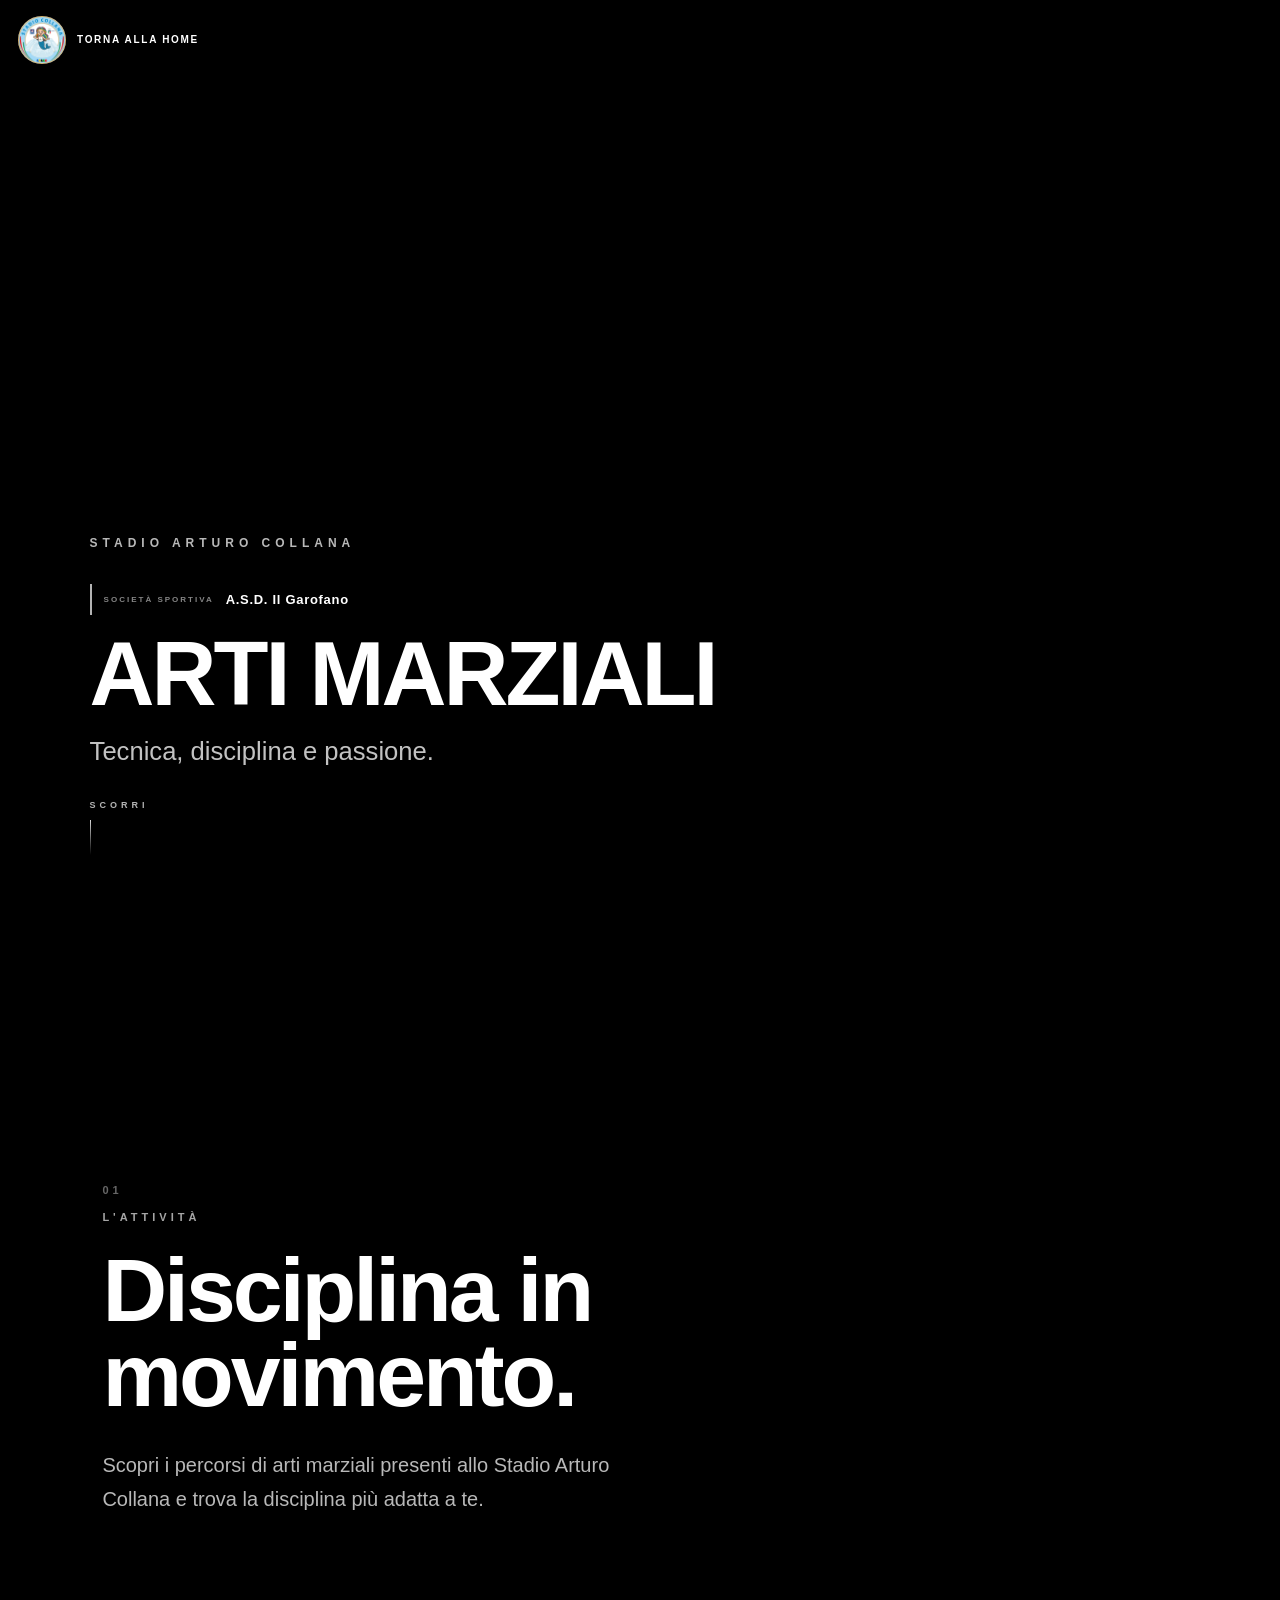
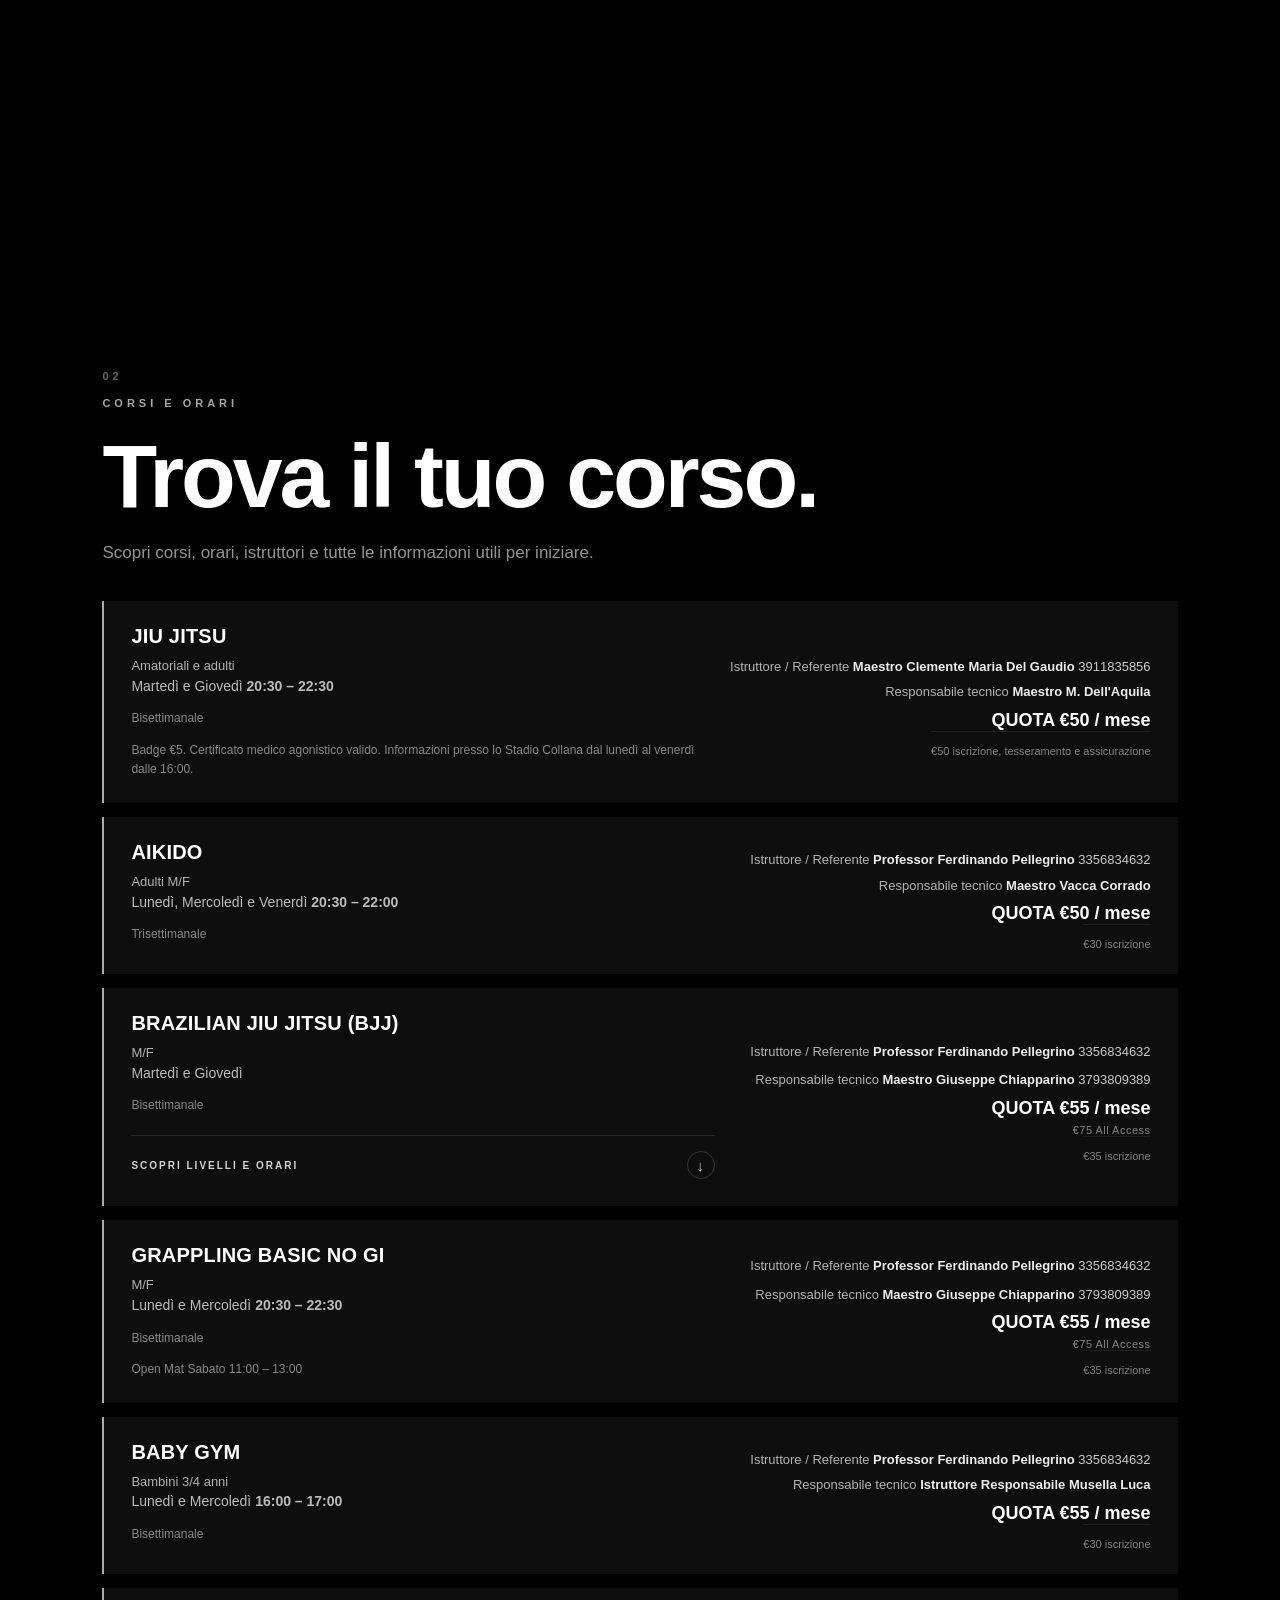
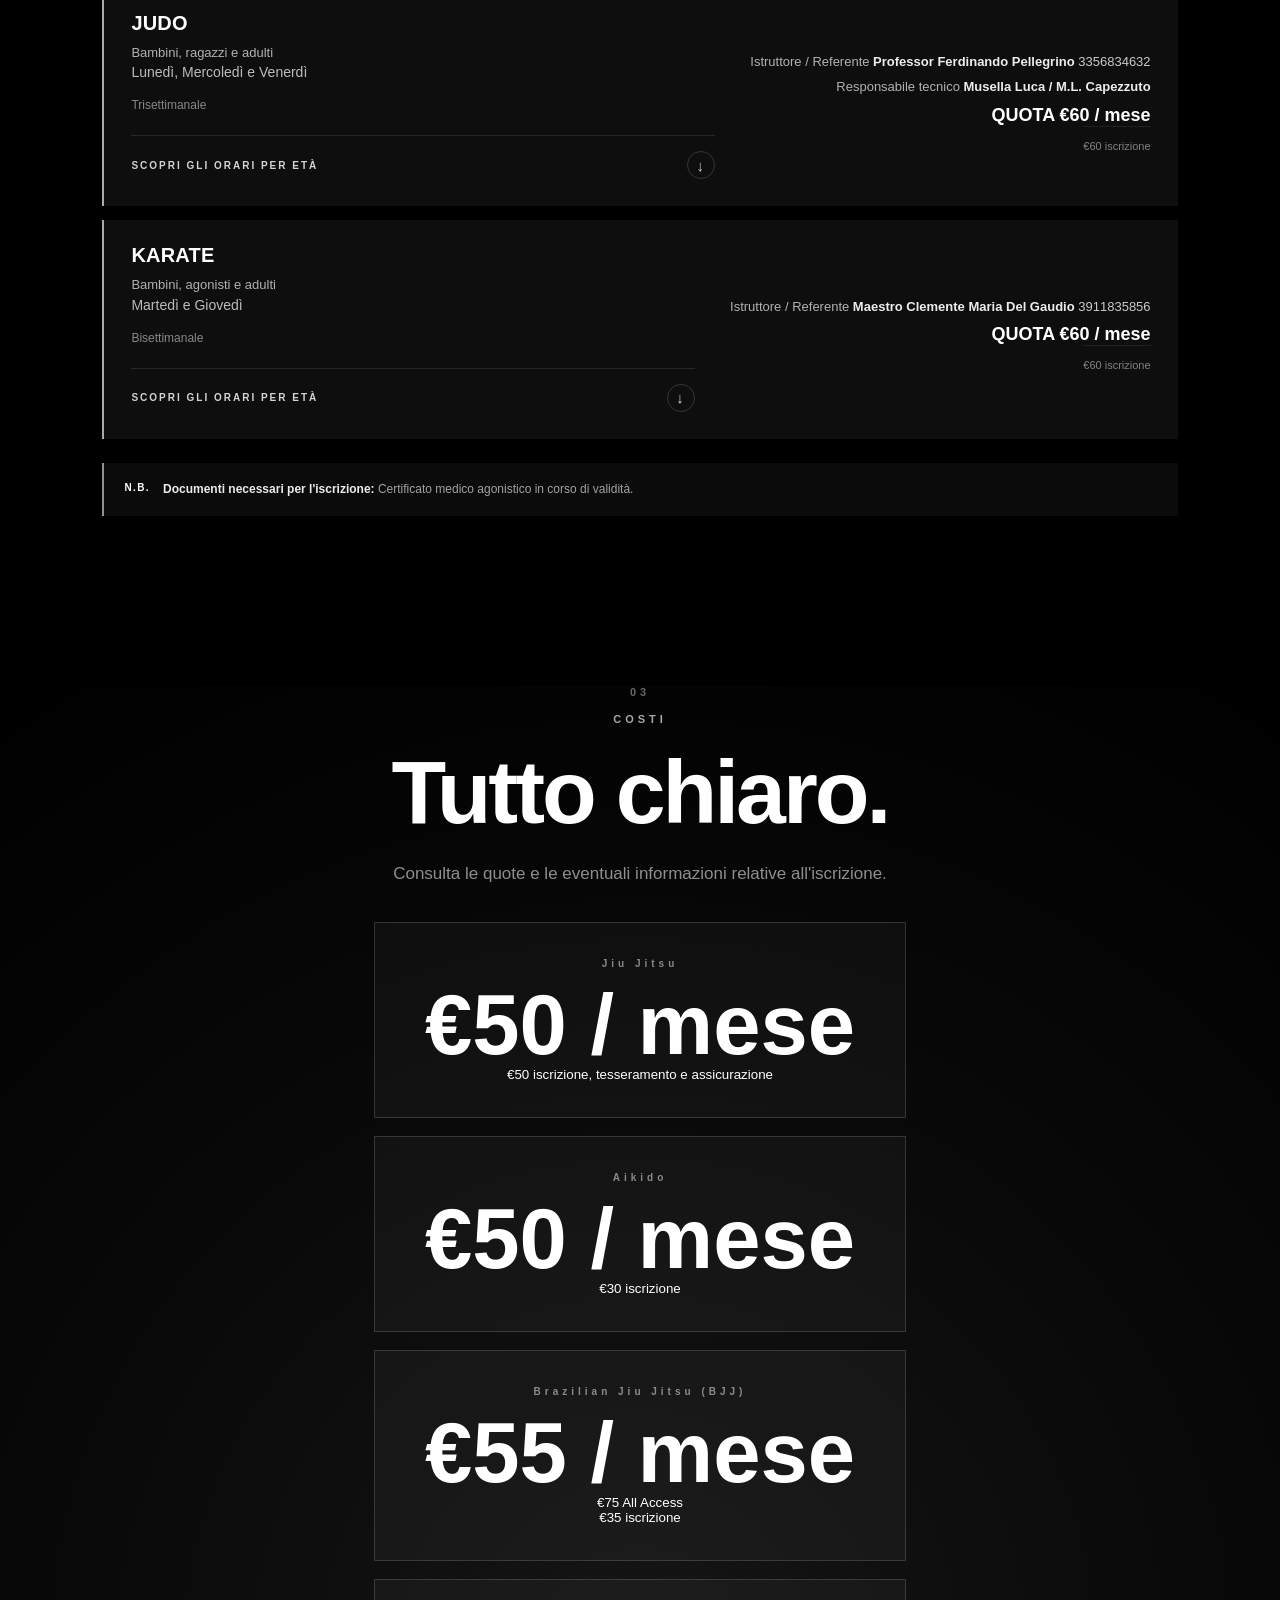
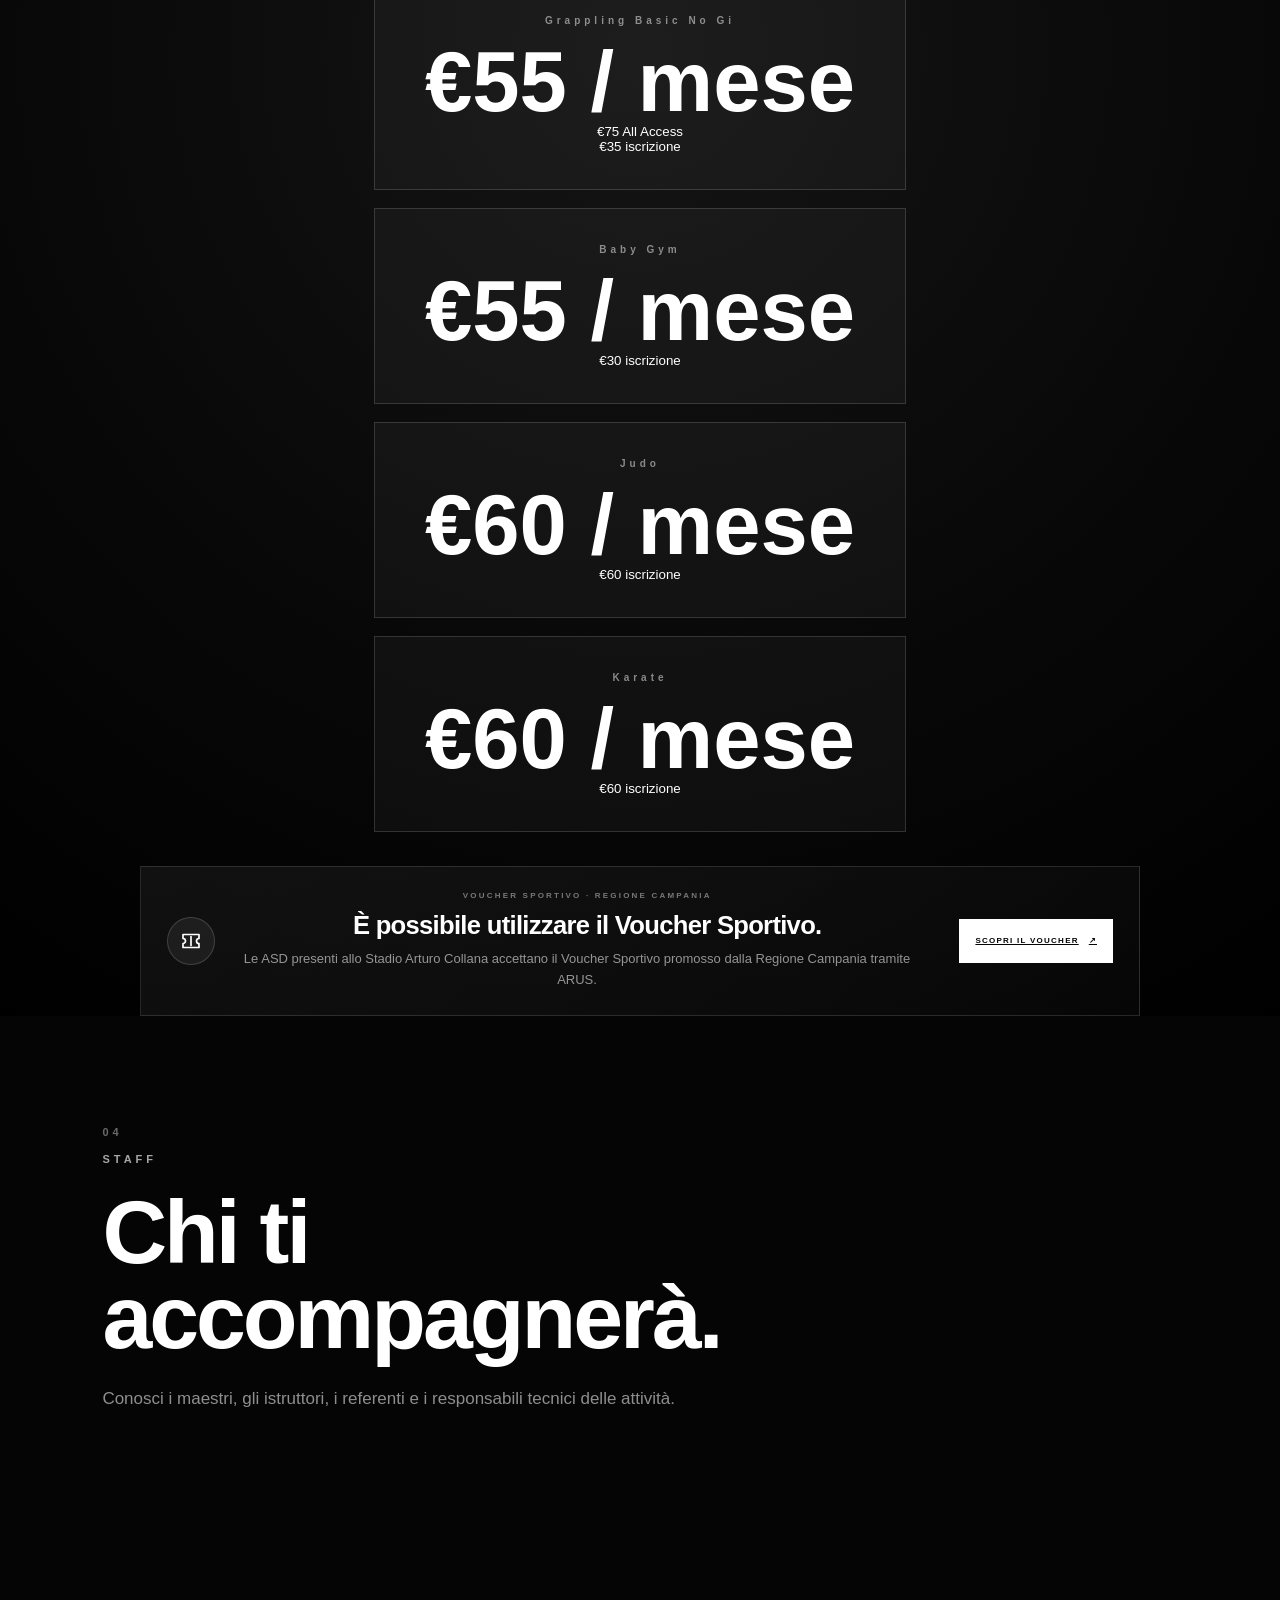
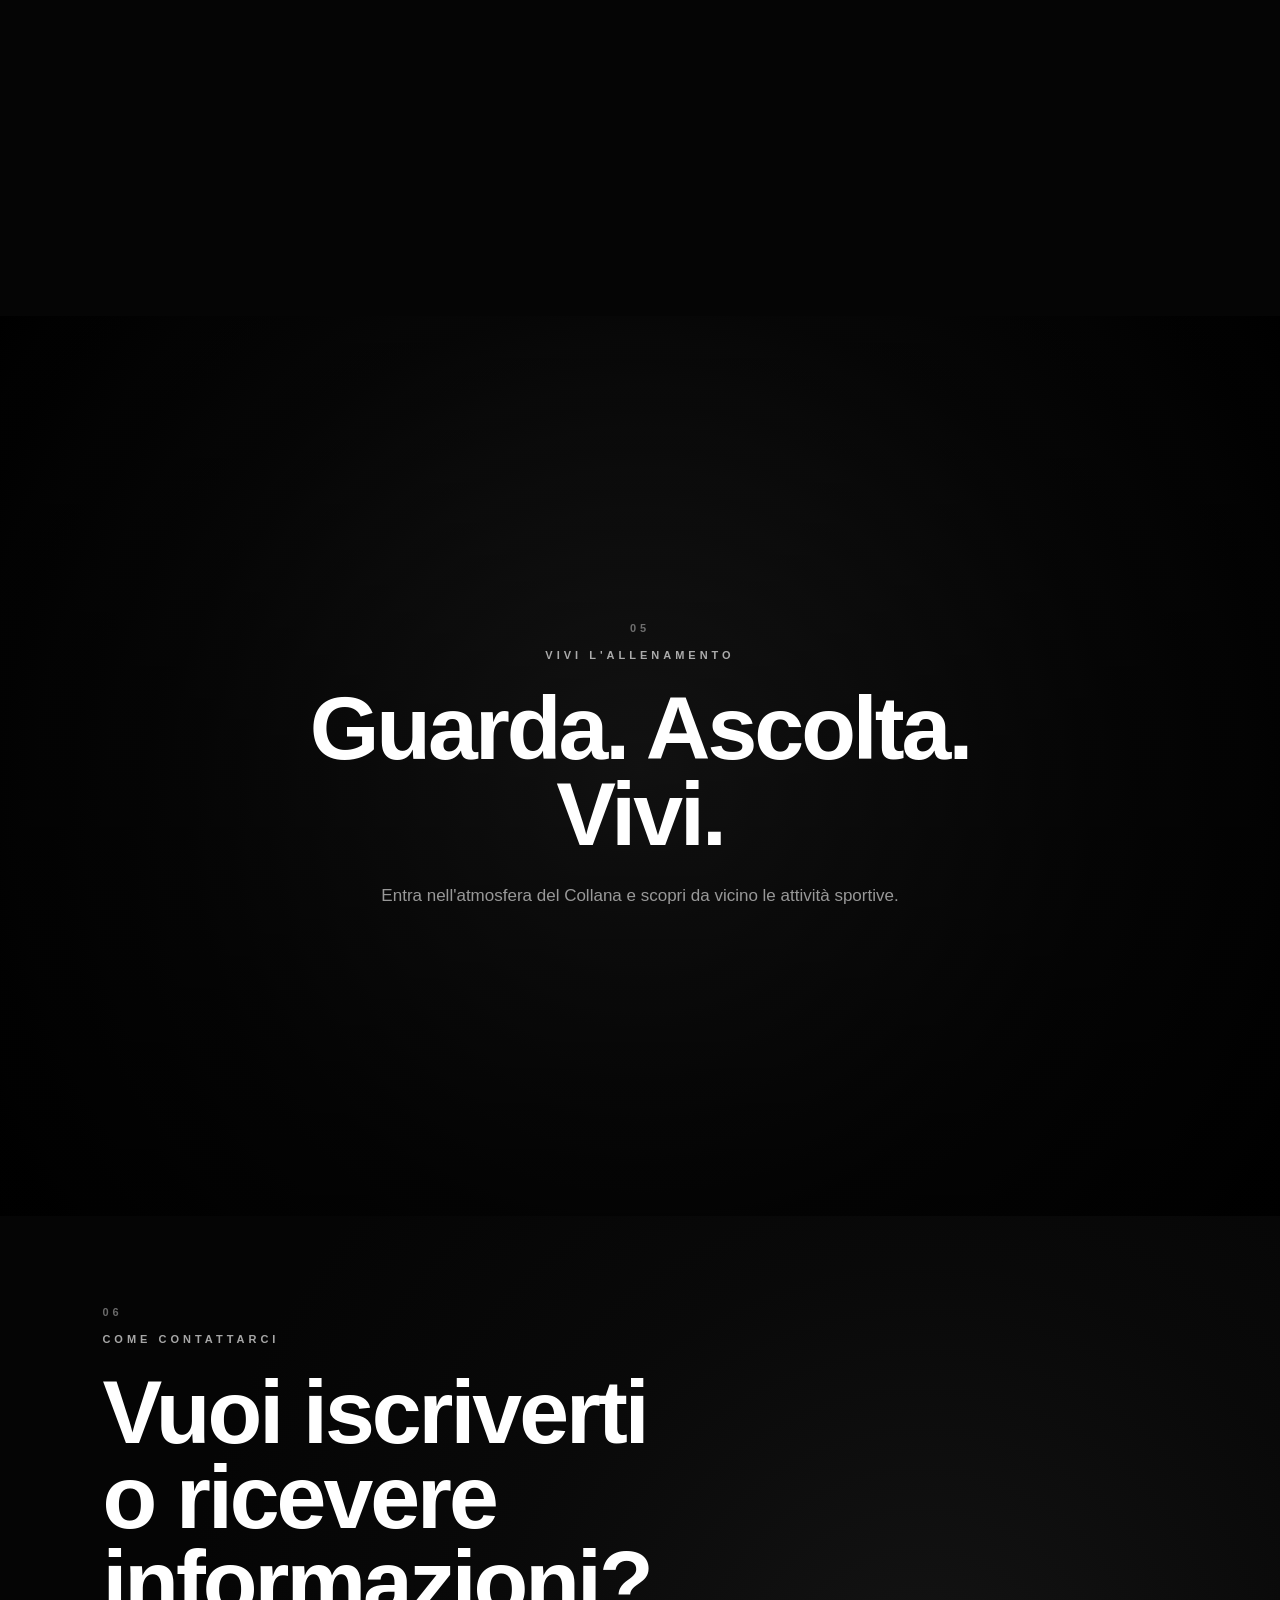
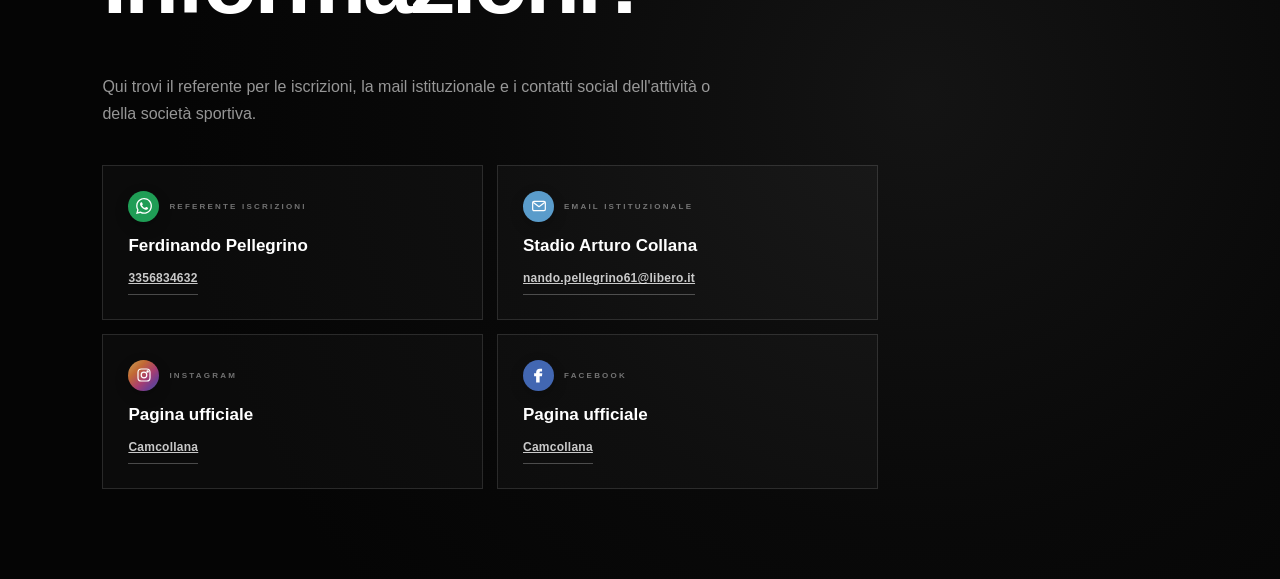
==== commit b232a457: "aggiornamento attivita" ====
--- a/attivita.html
+++ b/attivita.html
@@ -244,6 +244,52 @@
                 </div>
 
             </div>
+
+
+            <!-- =================================================
+                 VOUCHER SPORTIVO REGIONE CAMPANIA
+                 ================================================= -->
+
+            <aside class="voucher-sportivo-card">
+
+                <div class="voucher-sportivo-icon" aria-hidden="true">
+                    <svg viewBox="0 0 24 24">
+                        <path d="M4 5.5h16v4a2.5 2.5 0 0 0 0 5v4H4v-4a2.5 2.5 0 0 0 0-5v-4Z"></path>
+                        <path d="M12 7.5v9"></path>
+                    </svg>
+                </div>
+
+                <div class="voucher-sportivo-copy">
+
+                    <span class="voucher-sportivo-label">
+                        VOUCHER SPORTIVO · REGIONE CAMPANIA
+                    </span>
+
+                    <h3>
+                        È possibile utilizzare il Voucher Sportivo.
+                    </h3>
+
+                    <p>
+                        Le ASD presenti allo Stadio Arturo Collana accettano
+                        il Voucher Sportivo promosso dalla Regione Campania
+                        tramite ARUS.
+                    </p>
+
+                </div>
+
+                <a
+                    class="voucher-sportivo-button"
+                    href="https://arus.regione.campania.it/sito/voucher-sport-minori"
+                    target="_blank"
+                    rel="noopener noreferrer"
+                    aria-label="Scopri il Voucher Sportivo sul sito ARUS">
+
+                    Scopri il Voucher
+                    <span aria-hidden="true">↗</span>
+
+                </a>
+
+            </aside>
 
         </div>
 
--- a/attivita.css
+++ b/attivita.css
@@ -3835,3 +3835,163 @@
     }
 
 }
+
+/* =========================================================
+   VOUCHER SPORTIVO — REGIONE CAMPANIA / ARUS
+========================================================= */
+
+.voucher-sportivo-card {
+    width: 100%;
+    max-width: 1040px;
+
+    display: grid;
+    grid-template-columns: auto minmax(0, 1fr) auto;
+    align-items: center;
+    gap: 22px;
+
+    margin-top: 34px;
+    padding: 24px 26px;
+
+    border: 1px solid rgba(255, 255, 255, 0.13);
+
+    background:
+        linear-gradient(
+            135deg,
+            rgba(255, 255, 255, 0.055),
+            rgba(255, 255, 255, 0.018)
+        );
+}
+
+.voucher-sportivo-icon {
+    width: 48px;
+    height: 48px;
+
+    display: grid;
+    place-items: center;
+
+    border: 1px solid rgba(255, 255, 255, 0.16);
+    border-radius: 50%;
+
+    background: rgba(255, 255, 255, 0.06);
+    color: #fff;
+}
+
+.voucher-sportivo-icon svg {
+    width: 24px;
+    height: 24px;
+
+    fill: none;
+    stroke: currentColor;
+    stroke-width: 1.7;
+    stroke-linecap: round;
+    stroke-linejoin: round;
+}
+
+.voucher-sportivo-label {
+    display: block;
+    margin-bottom: 8px;
+
+    font-size: 8px;
+    line-height: 1.3;
+    font-weight: 900;
+    letter-spacing: 2.2px;
+    text-transform: uppercase;
+
+    color: rgba(255, 255, 255, 0.44);
+}
+
+.voucher-sportivo-copy h3 {
+    margin: 0;
+
+    font-size: clamp(19px, 2vw, 27px);
+    line-height: 1.18;
+    font-weight: 800;
+    letter-spacing: -0.7px;
+
+    color: #fff;
+}
+
+.voucher-sportivo-copy p {
+    max-width: 680px;
+    margin-top: 8px;
+
+    font-size: 13px;
+    line-height: 1.65;
+
+    color: rgba(255, 255, 255, 0.56);
+}
+
+.voucher-sportivo-button {
+    min-height: 44px;
+
+    display: inline-flex;
+    align-items: center;
+    justify-content: center;
+    gap: 10px;
+
+    padding: 11px 15px;
+
+    border: 1px solid #fff;
+    background: #fff;
+    color: #050505;
+
+    font-size: 8px;
+    font-weight: 900;
+    letter-spacing: 1.25px;
+    text-transform: uppercase;
+    white-space: nowrap;
+
+    transition: transform 0.25s ease, background 0.25s ease;
+}
+
+.voucher-sportivo-button:hover {
+    transform: translateY(-2px);
+    background: #e9e9e9;
+}
+
+@media (max-width: 820px) {
+    .voucher-sportivo-card {
+        grid-template-columns: auto minmax(0, 1fr);
+        gap: 17px 15px;
+    }
+
+    .voucher-sportivo-button {
+        grid-column: 1 / -1;
+        width: 100%;
+    }
+}
+
+@media (max-width: 650px) {
+    .voucher-sportivo-card {
+        grid-template-columns: 1fr;
+        gap: 14px;
+
+        margin-top: 28px;
+        padding: 20px 18px;
+    }
+
+    .voucher-sportivo-icon {
+        width: 42px;
+        height: 42px;
+    }
+
+    .voucher-sportivo-icon svg {
+        width: 21px;
+        height: 21px;
+    }
+
+    .voucher-sportivo-copy h3 {
+        font-size: 20px;
+    }
+
+    .voucher-sportivo-copy p {
+        font-size: 12.5px;
+        line-height: 1.6;
+    }
+
+    .voucher-sportivo-button {
+        width: 100%;
+        min-height: 43px;
+    }
+}
+
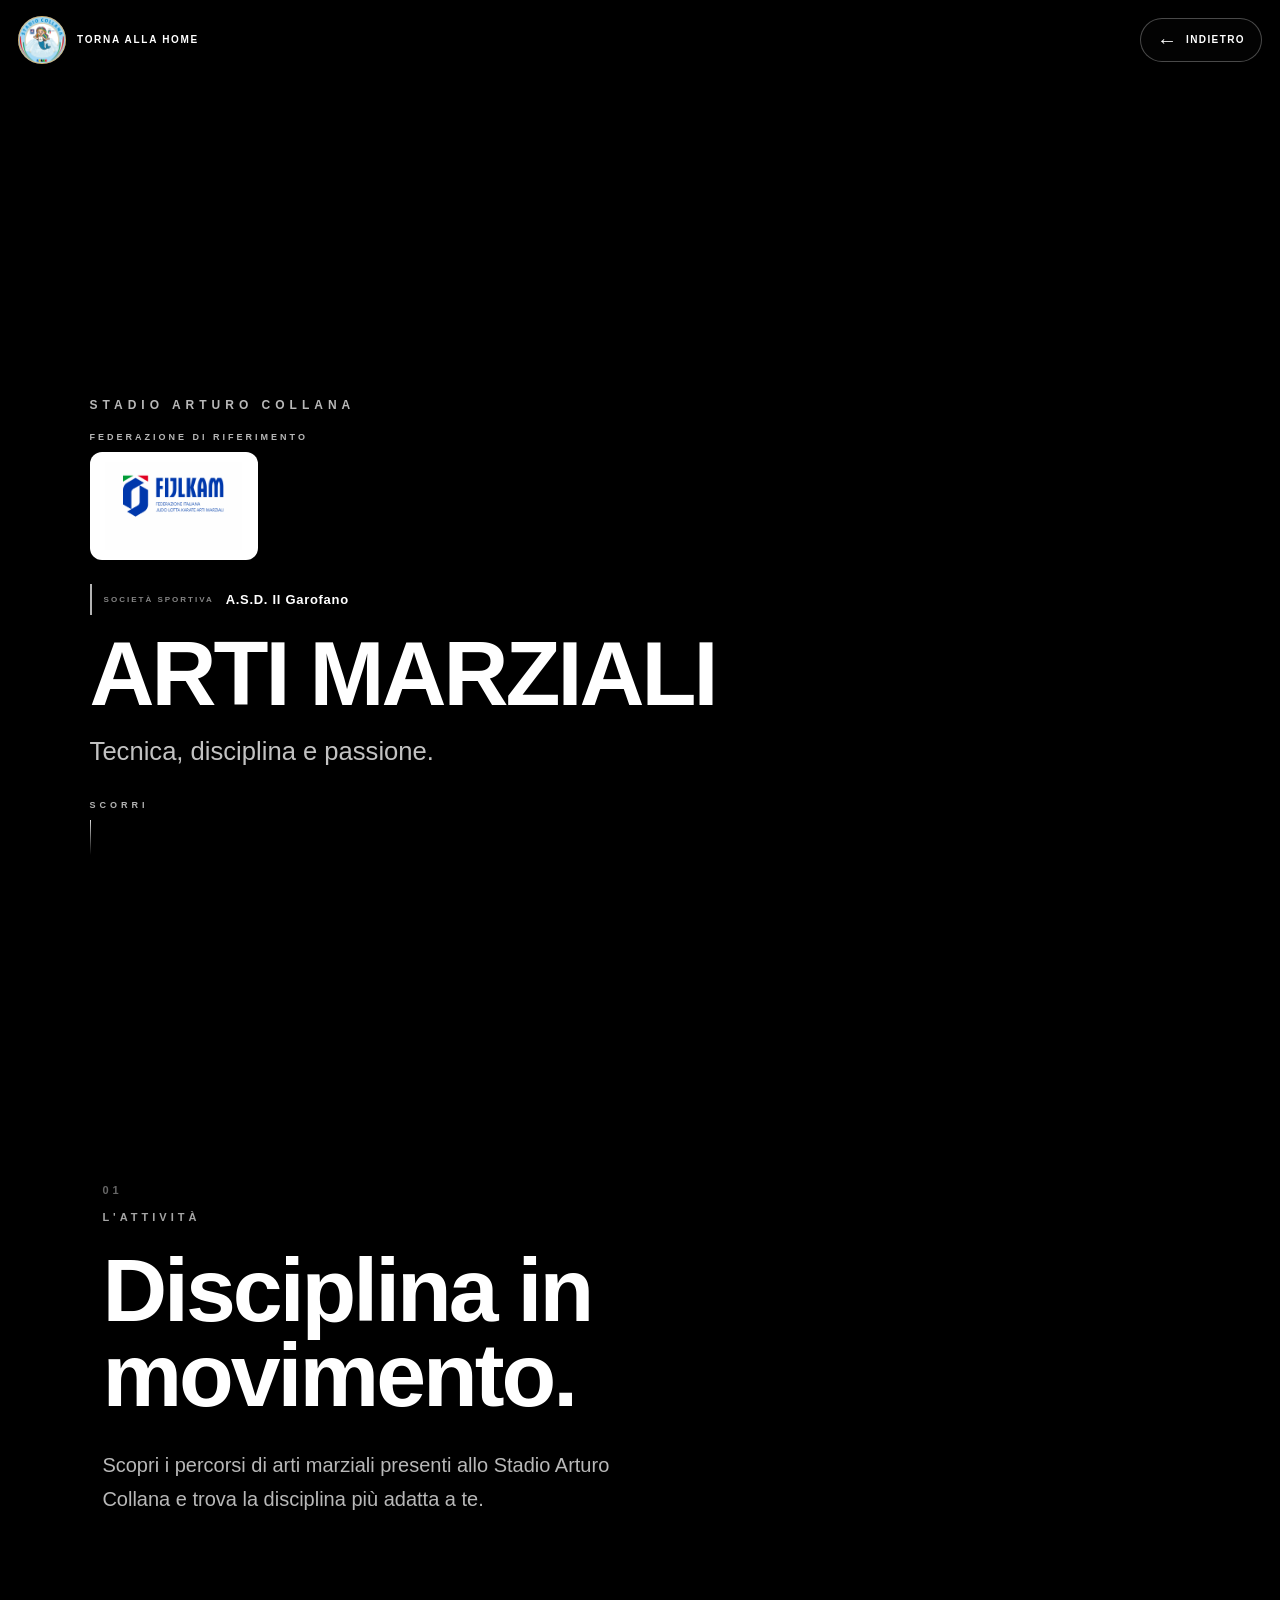
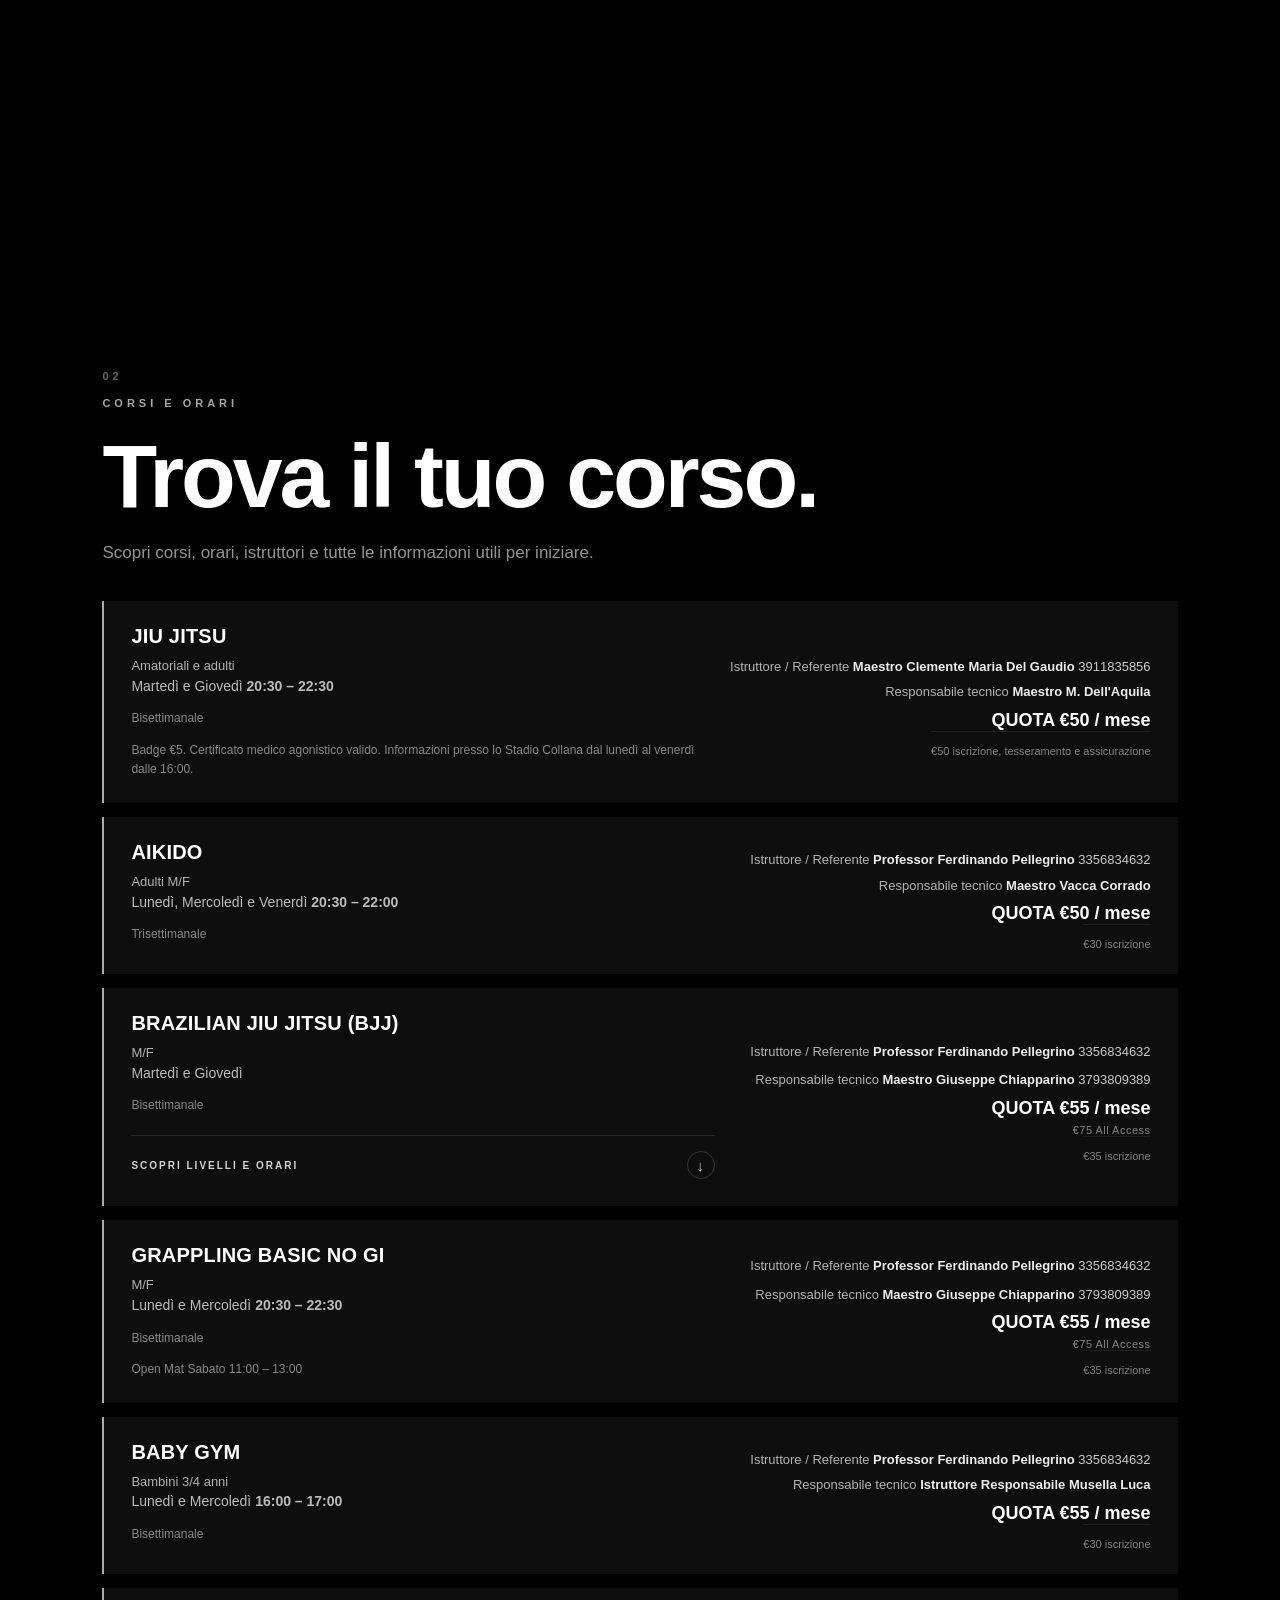
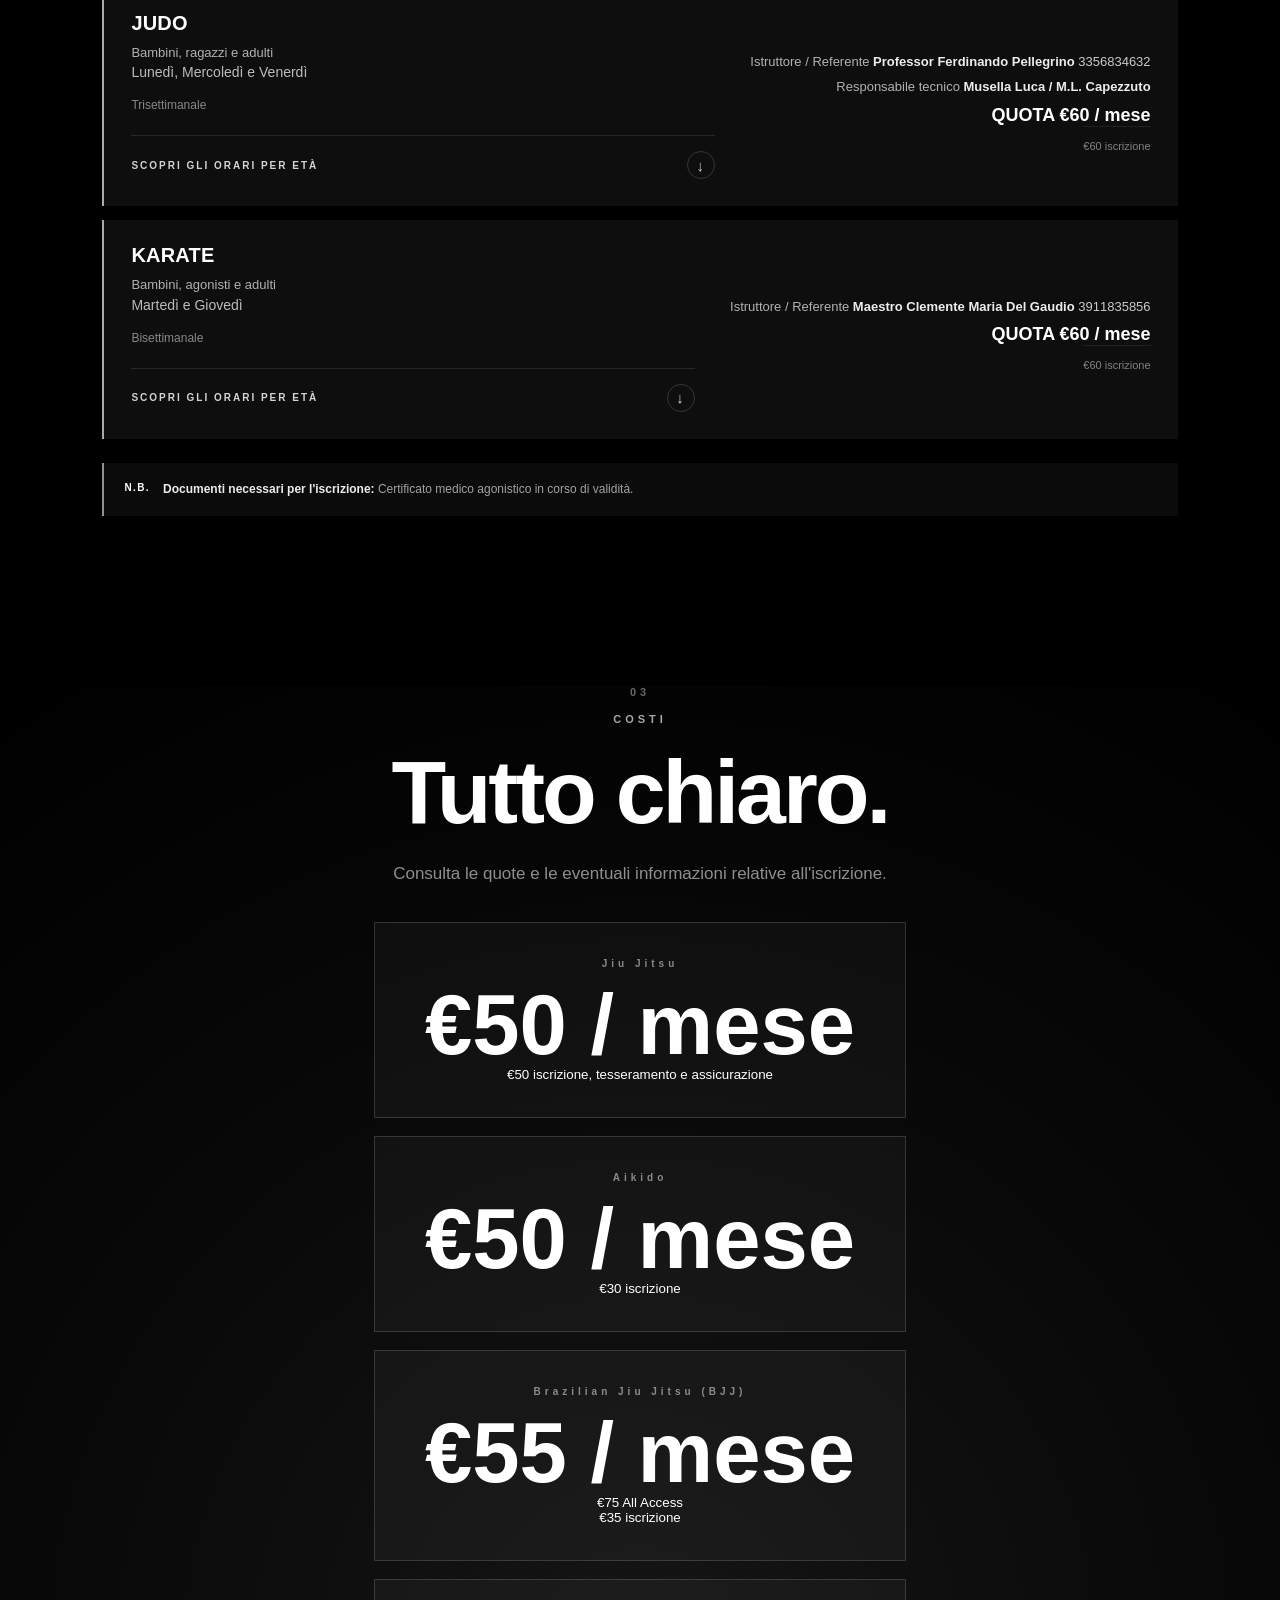
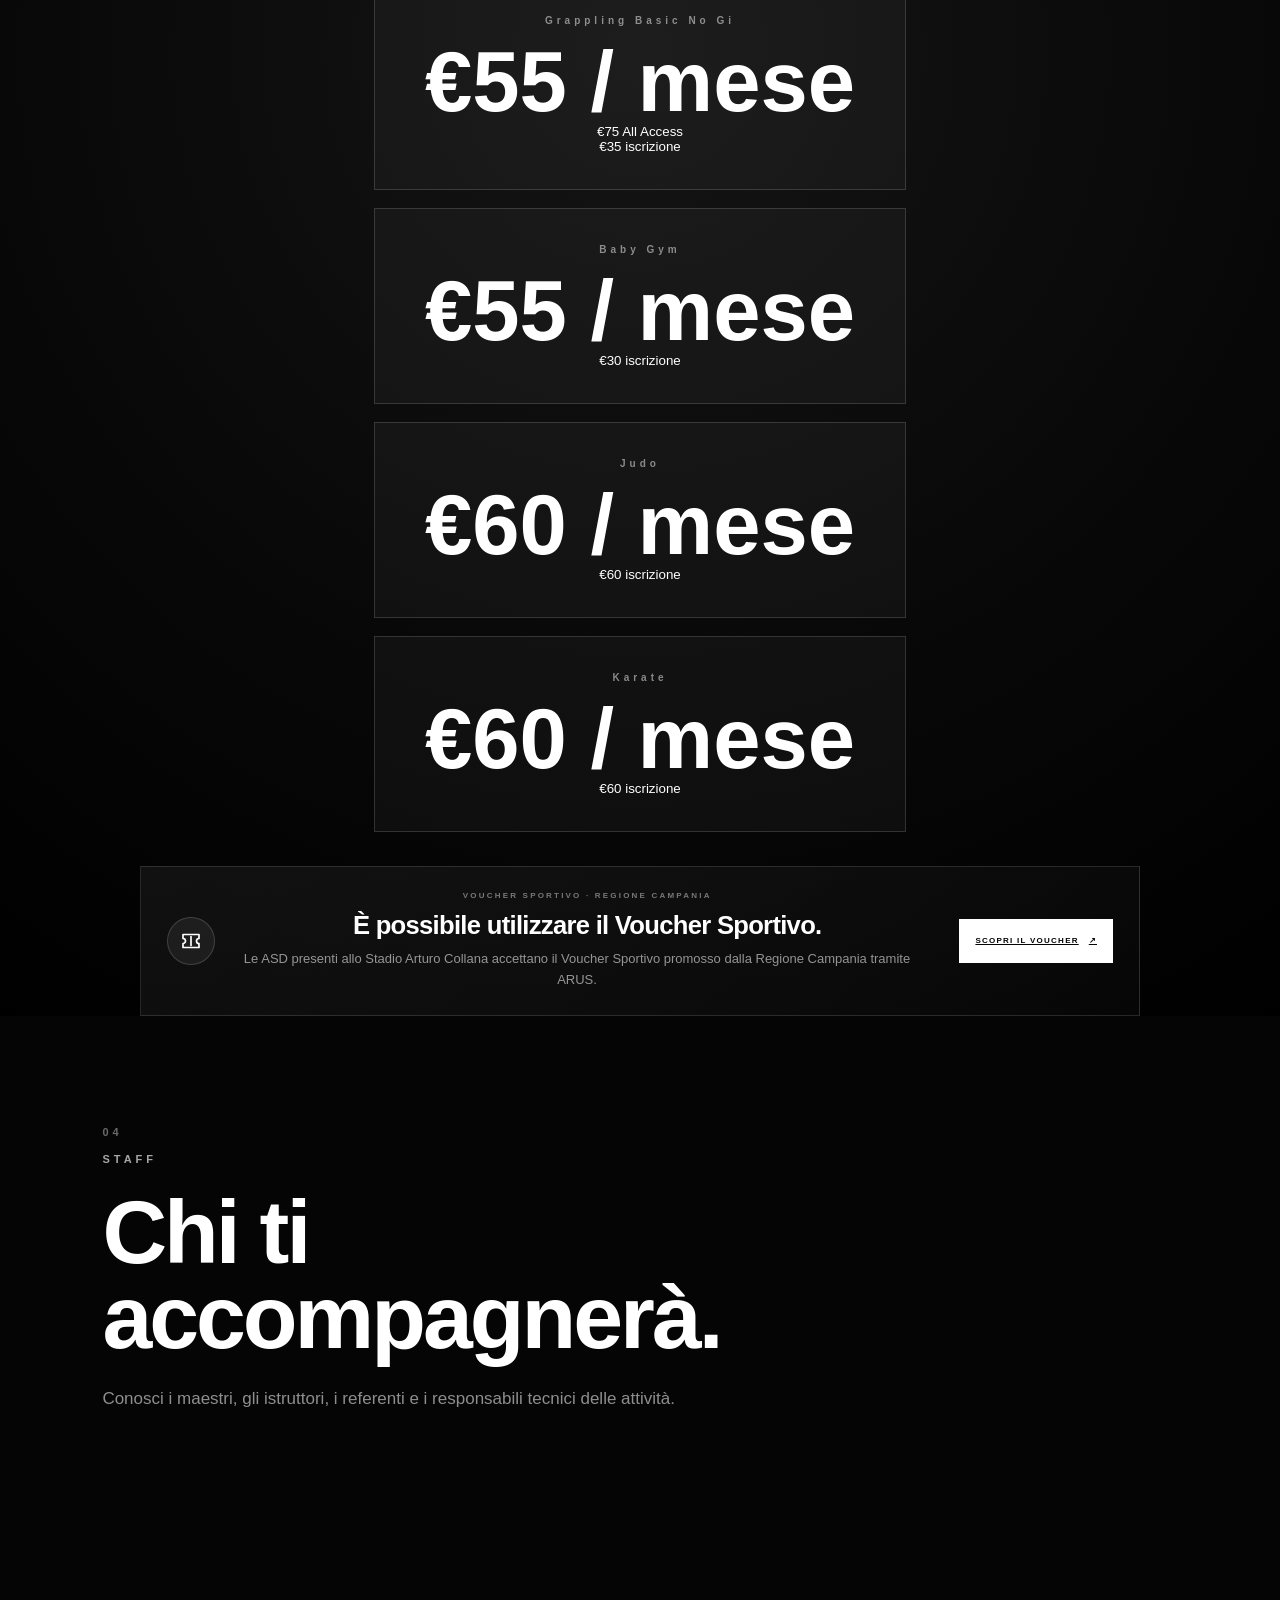
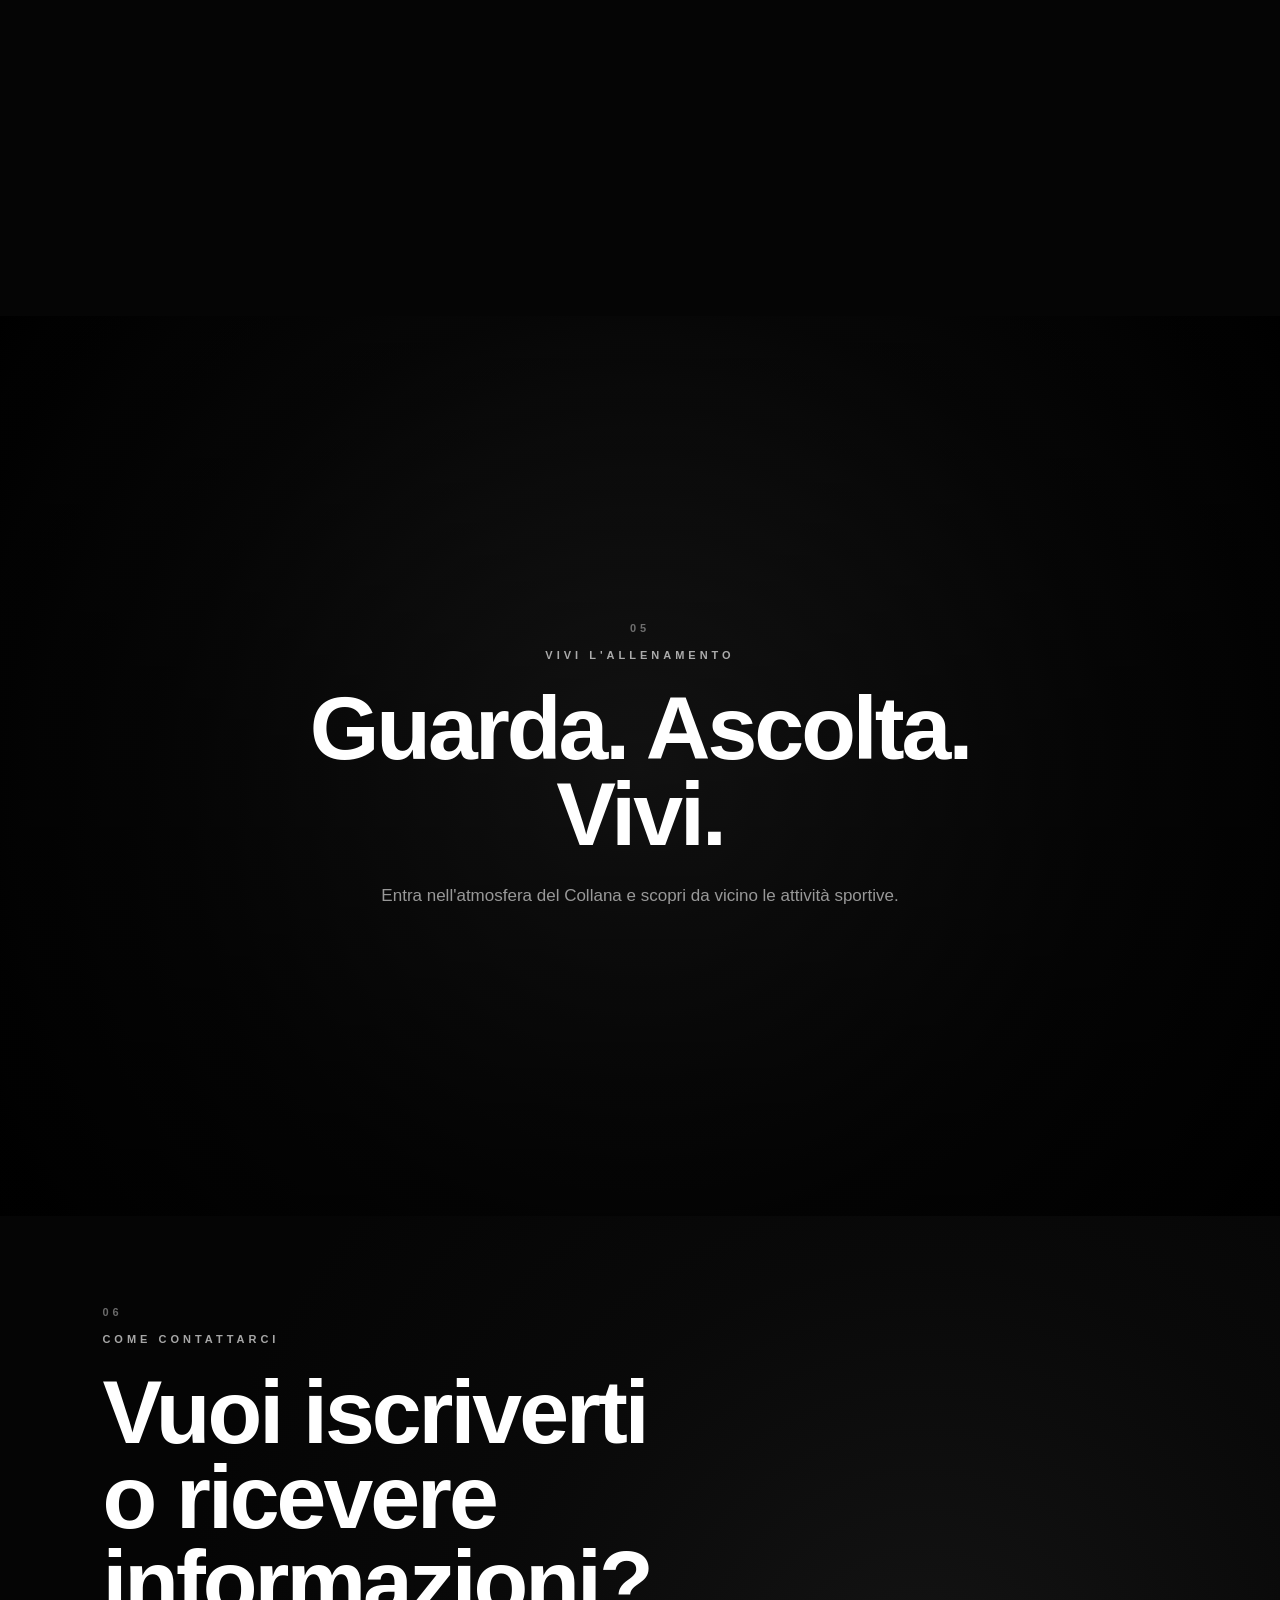
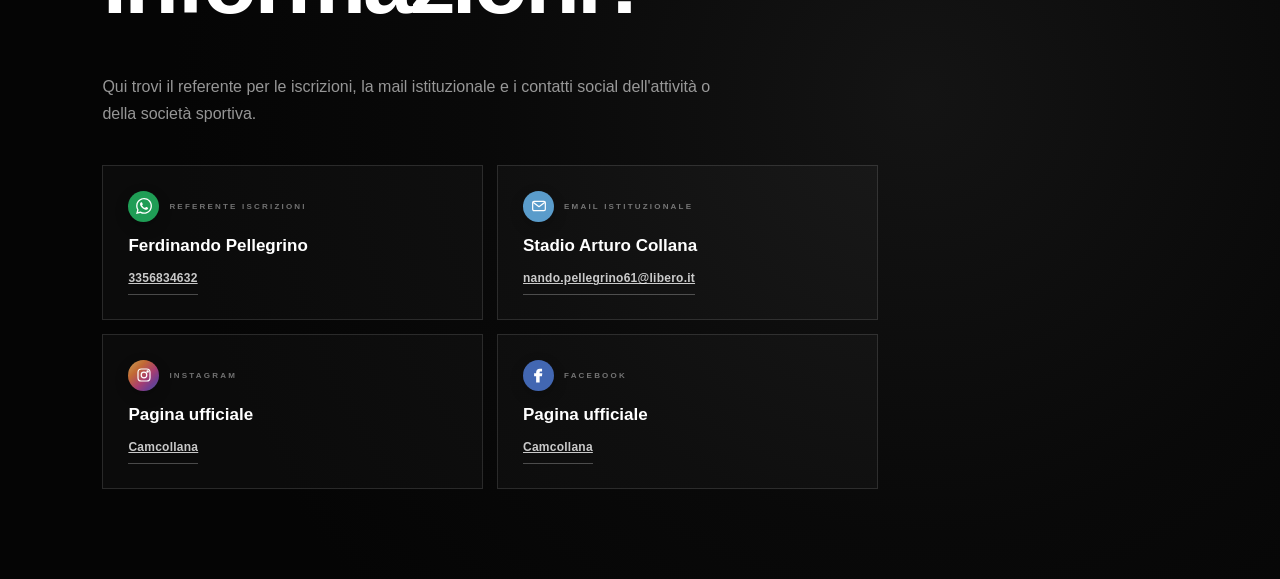
==== commit 61ef9bd2: "aggiunta logo federazioni / aggiunta button <<INDIETRO>>" ====
--- a/attivita.html
+++ b/attivita.html
@@ -35,6 +35,25 @@
     </a>
 
 
+    <button
+        type="button"
+        class="global-back-button"
+        id="global-back-button"
+        aria-label="Torna alla pagina precedente">
+
+        <span
+            class="global-back-button-arrow"
+            aria-hidden="true">
+            ←
+        </span>
+
+        <span class="global-back-button-label">
+            Indietro
+        </span>
+
+    </button>
+
+
 
 <main class="activity-page">
 
@@ -55,6 +74,26 @@
             <span class="activity-eyebrow">
                 STADIO ARTURO COLLANA
             </span>
+
+
+            <!-- FEDERAZIONE / FEDERAZIONI DI RIFERIMENTO -->
+            <div
+                class="activity-federations activity-federations-hero"
+                id="activity-federations"
+                hidden>
+
+                <span
+                    class="activity-federations-label"
+                    id="activity-federations-label">
+                    FEDERAZIONE DI RIFERIMENTO
+                </span>
+
+                <div
+                    class="activity-federations-logos"
+                    id="activity-federations-logos">
+                </div>
+
+            </div>
 
 
             <div
@@ -130,6 +169,7 @@
                 Collana e trova il percorso più adatto a te.
 
             </p>
+
 
         </div>
 
--- a/attivita.css
+++ b/attivita.css
@@ -3995,3 +3995,609 @@
     }
 }
 
+/* =========================================================
+   MOBILE — FOTO DEDICATE NEL DETTAGLIO ATTIVITÀ
+   ---------------------------------------------------------
+   Hero, sezione descrizione e sezione corsi utilizzano
+   la stessa fotografia verticale dedicata della disciplina.
+   Nessuno stretching e nessuno zoom artificiale.
+========================================================= */
+
+@media (max-width: 700px) {
+
+    .activity-hero-image,
+    .story-image,
+    .courses-background {
+
+        inset: 0 !important;
+
+        width: 100% !important;
+        height: 100% !important;
+
+        background-size:
+            cover !important;
+
+        background-position:
+            center center !important;
+
+        background-repeat:
+            no-repeat !important;
+
+        transform:
+            none !important;
+
+        will-change:
+            auto !important;
+    }
+
+
+    /*
+     * Hero: immagine leggibile in alto e contrasto
+     * progressivo nella zona occupata dai testi.
+     */
+
+    .activity-hero-overlay {
+
+        background:
+            linear-gradient(
+                to bottom,
+                rgba(0, 0, 0, 0.08) 0%,
+                rgba(0, 0, 0, 0.14) 30%,
+                rgba(0, 0, 0, 0.38) 55%,
+                rgba(0, 0, 0, 0.72) 78%,
+                rgba(0, 0, 0, 0.90) 100%
+            ) !important;
+    }
+
+
+    /*
+     * Sezione "L'attività":
+     * lasciamo visibile il soggetto e proteggiamo
+     * la leggibilità del testo nella parte bassa.
+     */
+
+    .story-image {
+
+        opacity:
+            0.72;
+    }
+
+
+    .activity-story::after {
+
+        background:
+            linear-gradient(
+                to bottom,
+                rgba(0, 0, 0, 0.08) 0%,
+                rgba(0, 0, 0, 0.24) 34%,
+                rgba(0, 0, 0, 0.66) 67%,
+                rgba(0, 0, 0, 0.96) 100%
+            ) !important;
+    }
+
+
+    /*
+     * Corsi e orari:
+     * la foto resta presente ma leggermente più
+     * attenuata per non disturbare le card.
+     */
+
+    .courses-background {
+
+        opacity:
+            0.42;
+    }
+
+}
+
+/* =========================================================
+   MOBILE — FIX TITOLI HERO LUNGHI
+   Evita che titoli come "TENNISTAVOLO" escano dallo schermo.
+========================================================= */
+
+@media (max-width: 700px) {
+
+    .activity-hero h1 {
+
+        width: 100%;
+        max-width: 100%;
+
+        font-size:
+            clamp(40px, 11vw, 52px);
+
+        line-height:
+            0.94;
+
+        letter-spacing:
+            -2px;
+
+        overflow-wrap:
+            normal;
+
+        word-break:
+            normal;
+    }
+
+}
+
+/* =========================================================
+   FEDERAZIONE / FEDERAZIONI — HERO
+   ---------------------------------------------------------
+   I JPG possono avere misure e proporzioni differenti:
+   vengono adattati senza deformazioni con object-fit: contain.
+========================================================= */
+
+.activity-federations-hero {
+
+    width:
+        fit-content;
+
+    max-width:
+        520px;
+
+    margin:
+        0 0 22px 0;
+}
+
+
+.activity-federations-hero[hidden] {
+
+    display:
+        none !important;
+}
+
+
+.activity-federations-label {
+
+    display:
+        block;
+
+    margin-bottom:
+        10px;
+
+    font-size:
+        9px;
+
+    font-weight:
+        700;
+
+    letter-spacing:
+        3px;
+
+    color:
+        rgba(255, 255, 255, 0.72);
+}
+
+
+.activity-federations-logos {
+
+    display:
+        flex;
+
+    flex-wrap:
+        wrap;
+
+    align-items:
+        flex-end;
+
+    gap:
+        10px;
+}
+
+
+/* Riquadro uniforme, logo sempre proporzionato */
+.federation-logo-card {
+
+    display:
+        flex;
+
+    flex-direction:
+        column;
+
+    align-items:
+        center;
+
+    justify-content:
+        center;
+
+    width:
+        168px;
+
+    height:
+        108px;
+
+    padding:
+        8px 10px;
+
+    border:
+        1px solid rgba(255, 255, 255, 0.18);
+
+    border-radius:
+        12px;
+
+    background:
+        #fff;
+
+    box-shadow:
+        0 10px 28px rgba(0, 0, 0, 0.24);
+
+    overflow:
+        hidden;
+}
+
+
+.federation-logo {
+
+    display:
+        block;
+
+    width:
+        100%;
+
+    height:
+        100%;
+
+    max-width:
+        148px;
+
+    max-height:
+        88px;
+
+    object-fit:
+        contain;
+
+    object-position:
+        center;
+
+    filter:
+        none !important;
+
+    opacity:
+        1 !important;
+
+    mix-blend-mode:
+        normal !important;
+}
+
+
+/* Piscina: due federazioni nello stesso blocco */
+.has-multiple-federations
+.federation-logo-card {
+
+    width:
+        154px;
+
+    height:
+        106px;
+}
+
+
+.has-multiple-federations
+.federation-logo {
+
+    max-width:
+        134px;
+
+    max-height:
+        76px;
+}
+
+
+.federation-logo-name {
+
+    flex:
+        0 0 auto;
+
+    margin-top:
+        4px;
+
+    font-size:
+        8px;
+
+    line-height:
+        1;
+
+    font-weight:
+        800;
+
+    letter-spacing:
+        1.2px;
+
+    color:
+        #111;
+
+    text-align:
+        center;
+}
+
+
+/* Il nome società resta tra federazione e attività */
+.activity-federations-hero
++ .activity-society {
+
+    margin-top:
+        2px;
+}
+
+
+@media (max-width: 700px) {
+
+    .activity-federations-hero {
+
+        max-width:
+            100%;
+
+        margin-bottom:
+            16px;
+    }
+
+
+    .activity-federations-label {
+
+        margin-bottom:
+            8px;
+
+        font-size:
+            8px;
+
+        letter-spacing:
+            2.2px;
+    }
+
+
+    .activity-federations-logos {
+
+        gap:
+            8px;
+    }
+
+
+    .federation-logo-card {
+
+        width:
+            118px;
+
+        height:
+            78px;
+
+        padding:
+            6px 7px;
+
+        border-radius:
+            9px;
+    }
+
+
+    .federation-logo {
+
+        max-width:
+            104px;
+
+        max-height:
+            64px;
+    }
+
+
+    .has-multiple-federations
+    .federation-logo-card {
+
+        width:
+            108px;
+
+        height:
+            78px;
+    }
+
+
+    .has-multiple-federations
+    .federation-logo {
+
+        max-width:
+            94px;
+
+        max-height:
+            56px;
+    }
+
+
+    .federation-logo-name {
+
+        margin-top:
+            3px;
+
+        font-size:
+            7px;
+
+        letter-spacing:
+            0.9px;
+    }
+
+
+    /*
+     * Con il logo nella HERO lasciamo più respiro
+     * e impediamo che il contenuto finisca fuori schermo.
+     */
+    .activity-hero-content {
+
+        margin-bottom:
+            48px;
+    }
+
+
+    .activity-scroll {
+
+        margin-top:
+            28px;
+    }
+
+}
+
+/* =========================================================
+   PULSANTE GLOBALE — INDIETRO
+   ---------------------------------------------------------
+   Torna alla pagina precedente senza obbligare l'utente
+   a passare dalla Home.
+========================================================= */
+
+.global-back-button {
+
+    position:
+        fixed;
+
+    top:
+        max(18px, env(safe-area-inset-top));
+
+    right:
+        max(18px, env(safe-area-inset-right));
+
+    z-index:
+        10000;
+
+    display:
+        inline-flex;
+
+    align-items:
+        center;
+
+    justify-content:
+        center;
+
+    gap:
+        9px;
+
+    min-height:
+        44px;
+
+    padding:
+        0 16px;
+
+    border:
+        1px solid rgba(255, 255, 255, 0.28);
+
+    border-radius:
+        999px;
+
+    background:
+        rgba(8, 8, 8, 0.48);
+
+    color:
+        #fff;
+
+    box-shadow:
+        0 8px 24px rgba(0, 0, 0, 0.28);
+
+    backdrop-filter:
+        blur(12px);
+
+    -webkit-backdrop-filter:
+        blur(12px);
+
+    font-family:
+        inherit;
+
+    cursor:
+        pointer;
+
+    transition:
+        background 0.25s ease,
+        border-color 0.25s ease,
+        transform 0.25s ease;
+}
+
+
+.global-back-button:hover {
+
+    background:
+        rgba(255, 255, 255, 0.14);
+
+    border-color:
+        rgba(255, 255, 255, 0.55);
+
+    transform:
+        translateX(-2px);
+}
+
+
+.global-back-button:focus-visible {
+
+    outline:
+        2px solid #fff;
+
+    outline-offset:
+        3px;
+}
+
+
+.global-back-button-arrow {
+
+    font-size:
+        20px;
+
+    line-height:
+        1;
+
+    font-weight:
+        400;
+}
+
+
+.global-back-button-label {
+
+    font-size:
+        10px;
+
+    line-height:
+        1;
+
+    font-weight:
+        800;
+
+    letter-spacing:
+        1.4px;
+
+    text-transform:
+        uppercase;
+}
+
+
+@media (max-width: 650px) {
+
+    .global-back-button {
+
+        top:
+            max(9px, env(safe-area-inset-top));
+
+        right:
+            max(9px, env(safe-area-inset-right));
+
+        min-height:
+            38px;
+
+        padding:
+            0 11px;
+
+        gap:
+            6px;
+
+        background:
+            rgba(8, 8, 8, 0.56);
+    }
+
+
+    .global-back-button-arrow {
+
+        font-size:
+            18px;
+    }
+
+
+    .global-back-button-label {
+
+        font-size:
+            7px;
+
+        letter-spacing:
+            1px;
+    }
+
+}
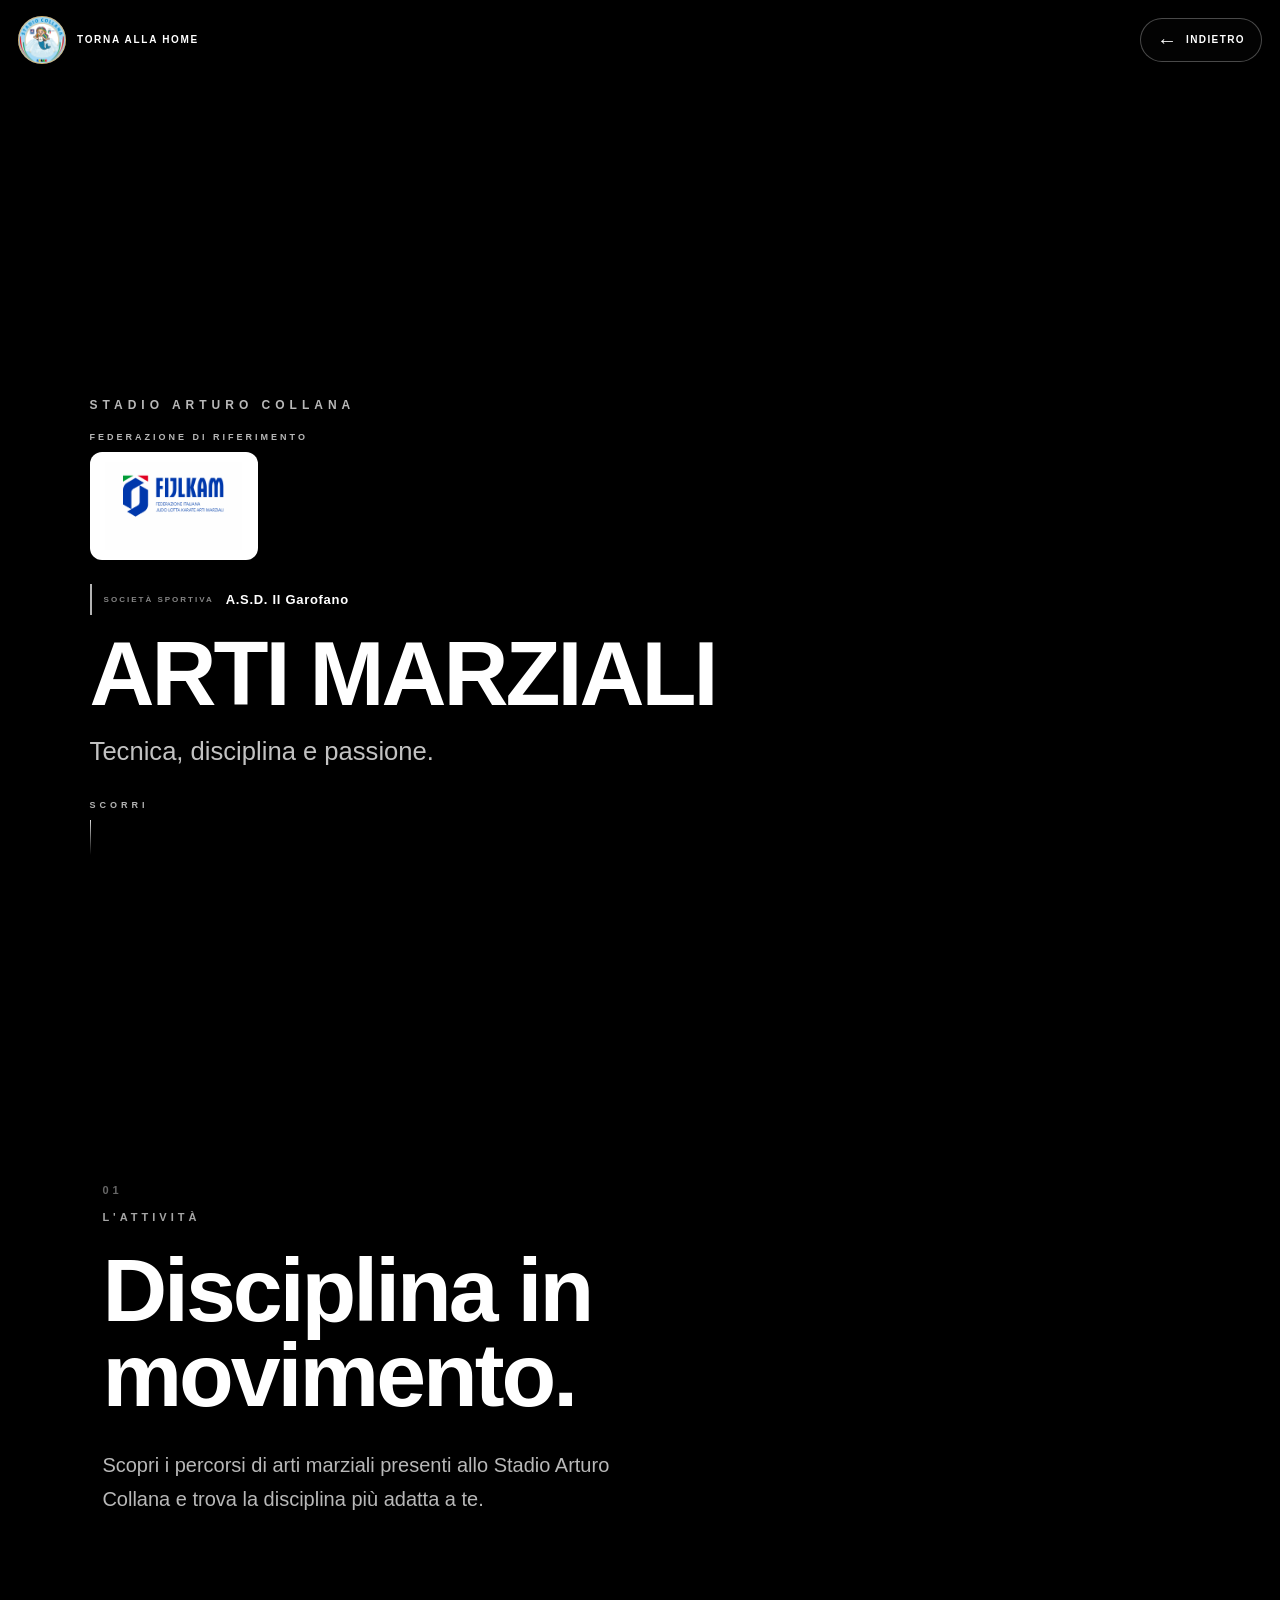
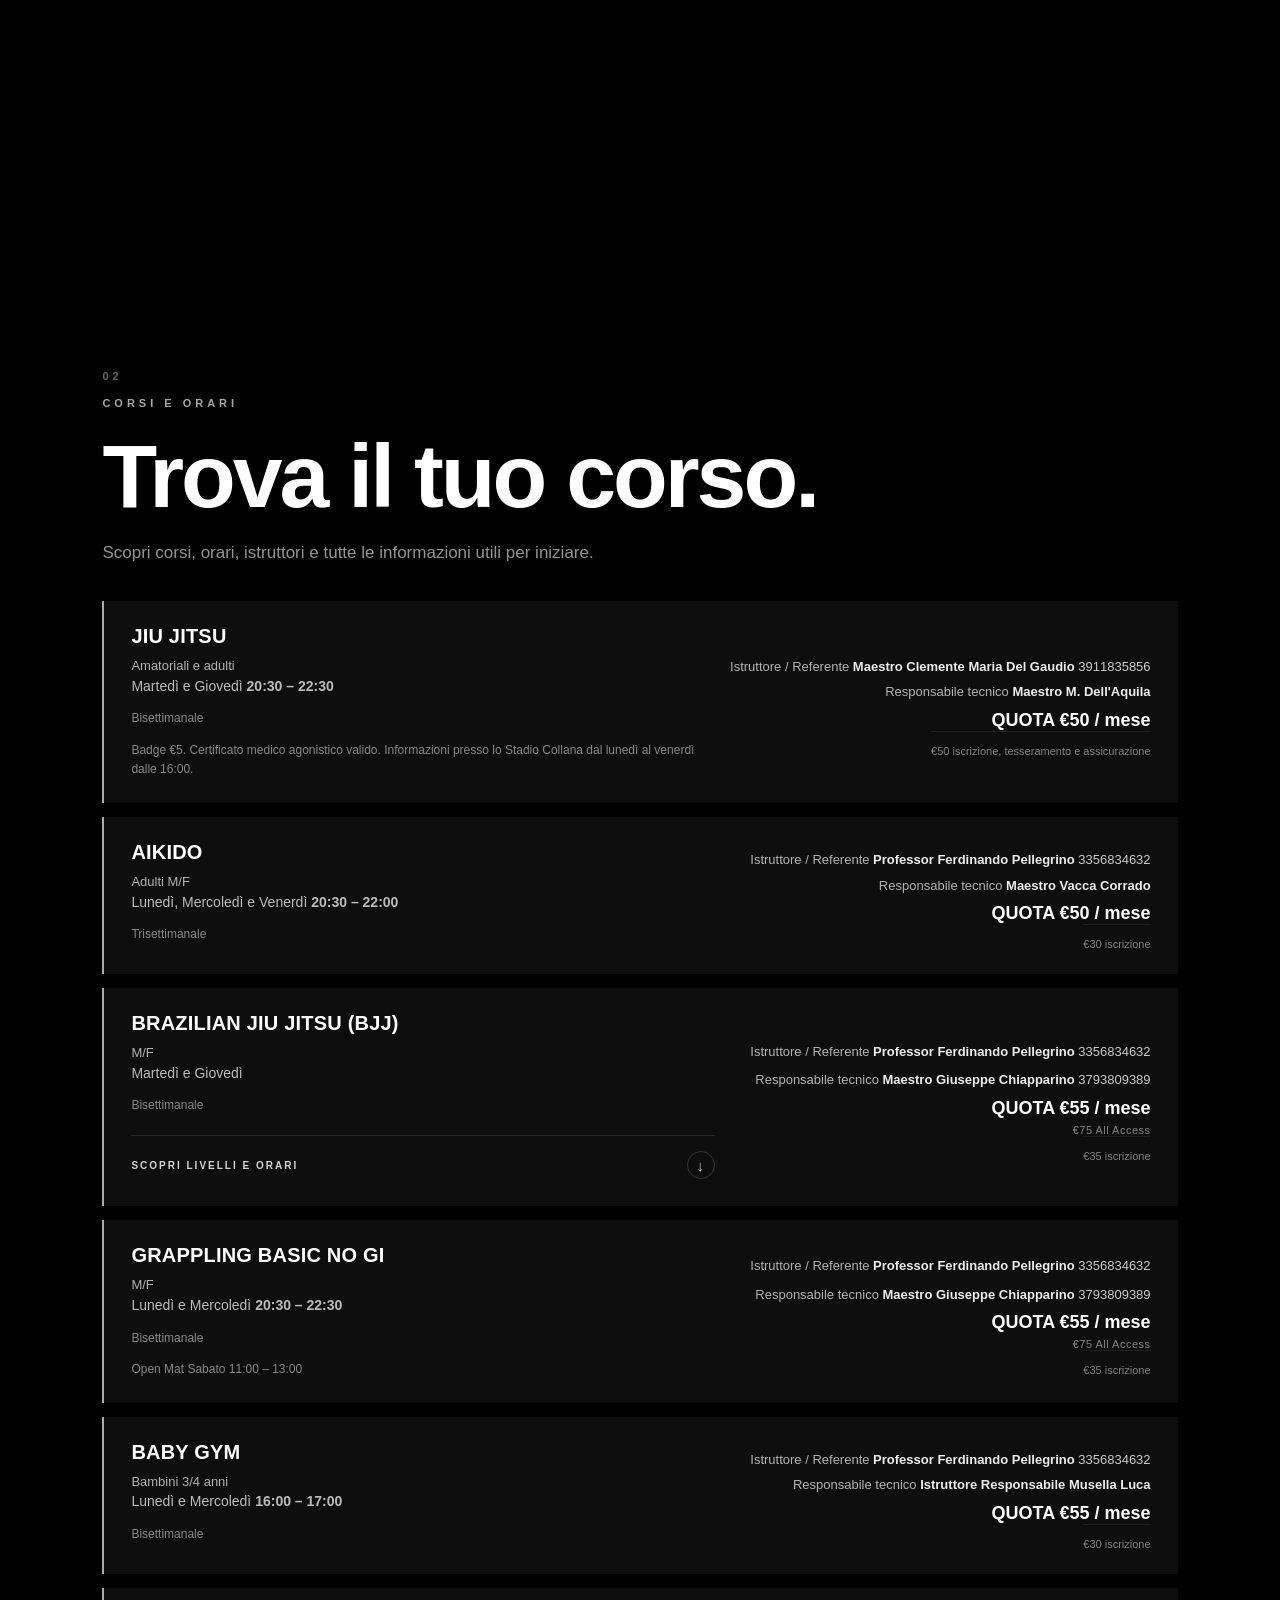
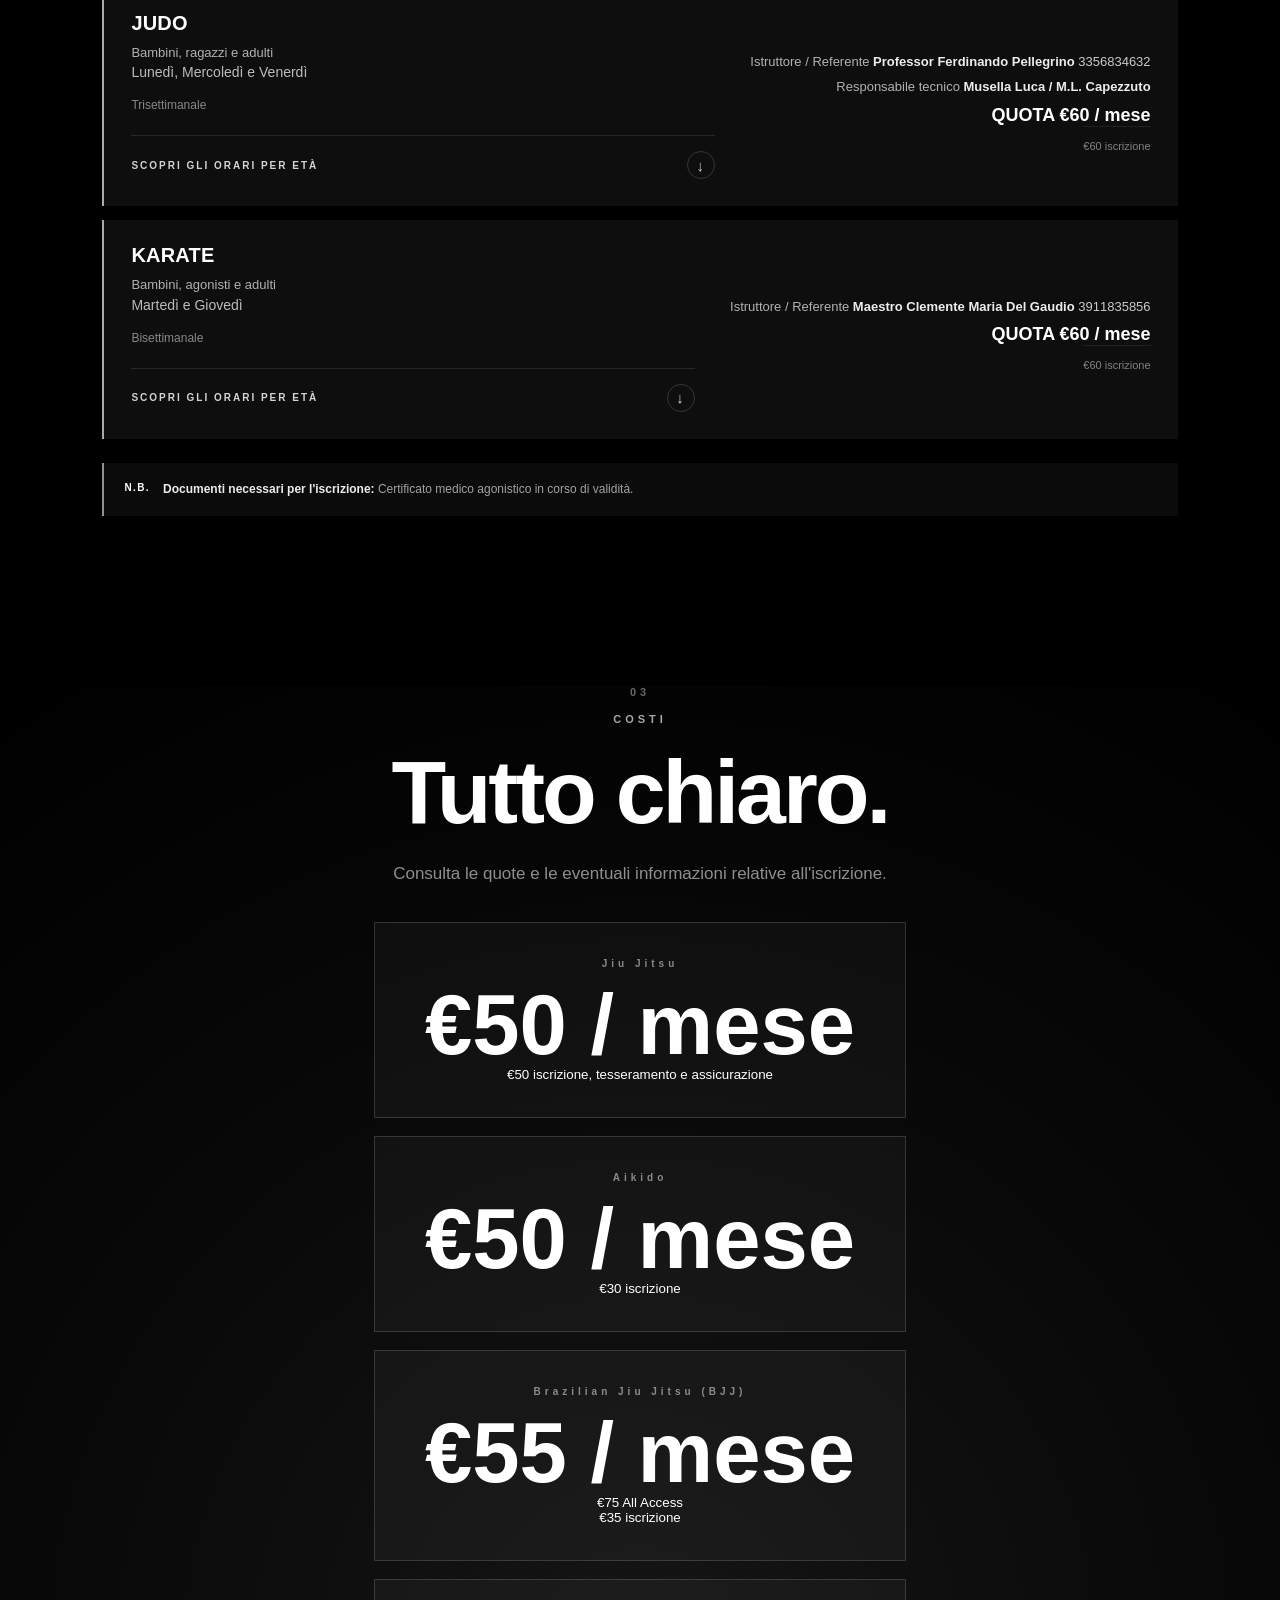
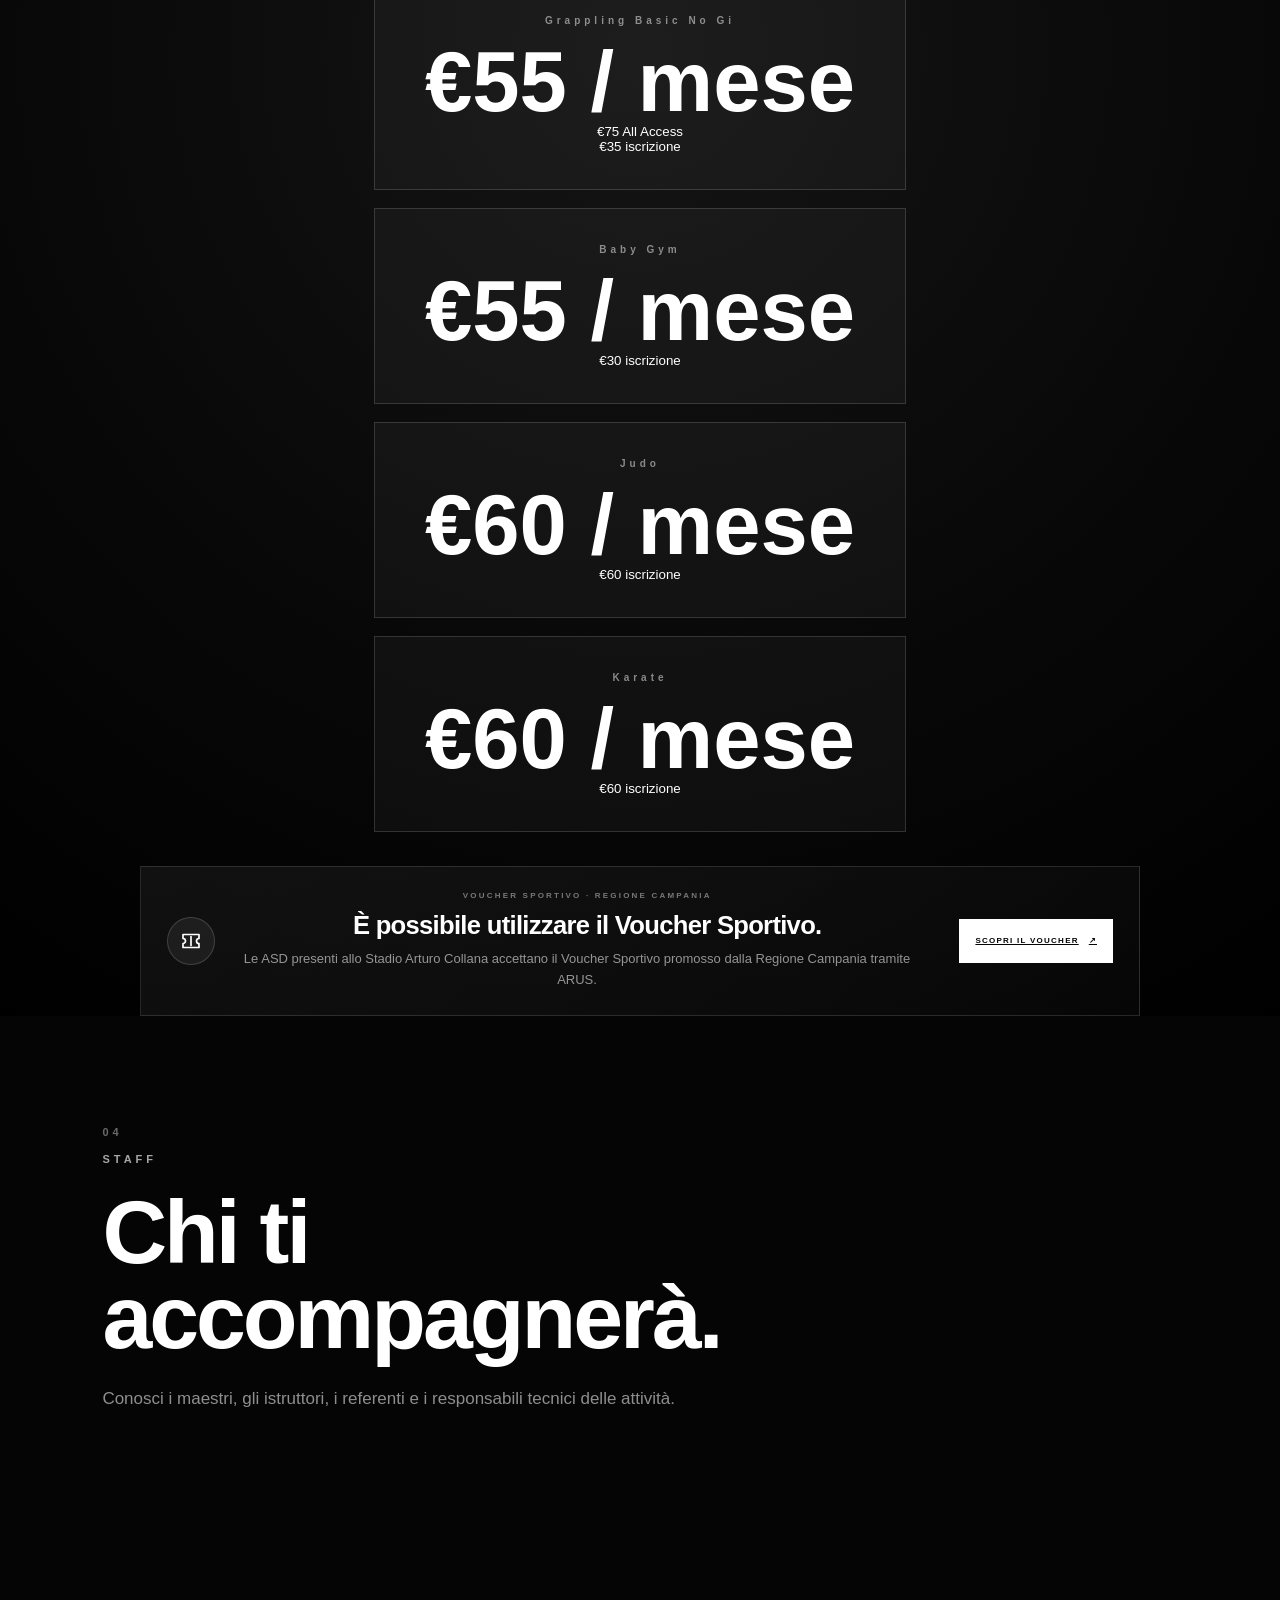
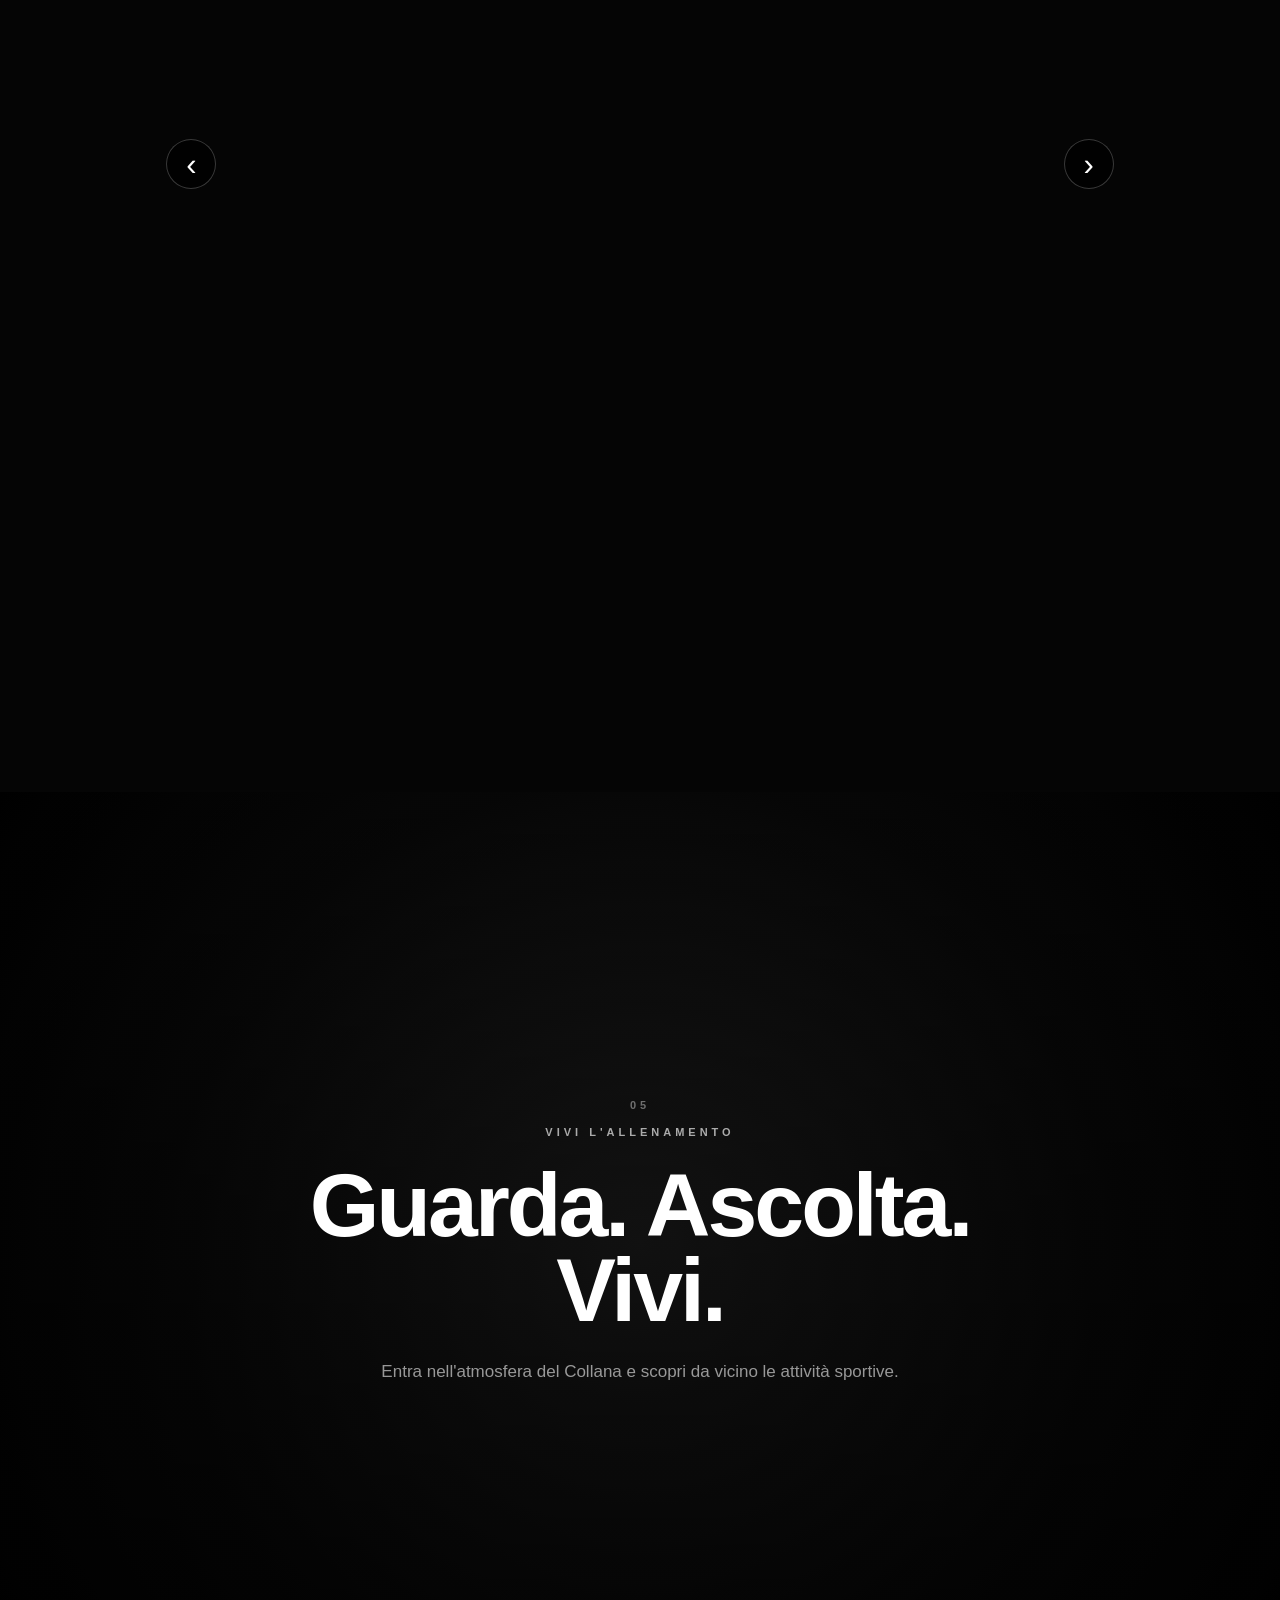
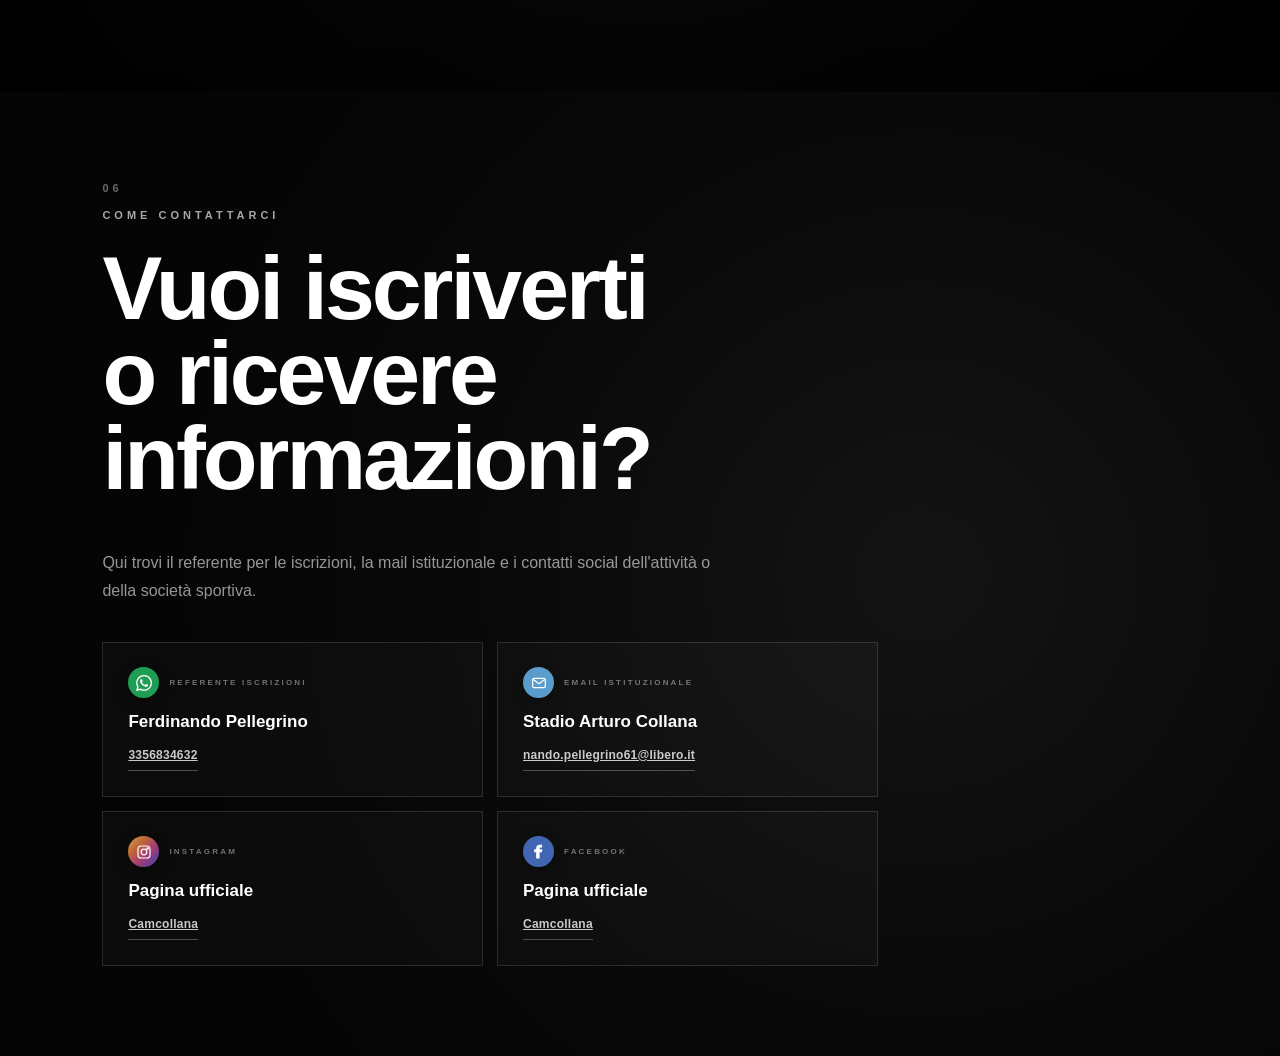
==== commit c9120567: "inizializzazione rullino staff ASD, aggiunta foto" ====
--- a/attivita.html
+++ b/attivita.html
@@ -368,17 +368,40 @@
         </div>
 
 
-        <div id="people-grid"
-             class="people-grid">
-
-            <!--
-                Lo staff viene generato
-                dinamicamente da attivita.js.
-
-                Per l'Atletica verranno gestite
-                separatamente le 6 società sportive
-                con i rispettivi referenti e recapiti.
-            -->
+        <div
+            class="people-carousel-shell"
+            aria-label="Carosello staff">
+
+            <button
+                class="people-carousel-arrow people-carousel-prev"
+                type="button"
+                aria-label="Staff precedente">
+                ‹
+            </button>
+
+
+            <div
+                id="people-grid"
+                class="people-grid people-carousel-track">
+
+                <!--
+                    Lo staff viene generato
+                    dinamicamente da attivita.js.
+
+                    La card centrale è la persona protagonista;
+                    le precedenti e successive rimangono ai lati,
+                    più piccole e scure.
+                -->
+
+            </div>
+
+
+            <button
+                class="people-carousel-arrow people-carousel-next"
+                type="button"
+                aria-label="Staff successivo">
+                ›
+            </button>
 
         </div>
 
--- a/attivita.css
+++ b/attivita.css
@@ -1621,152 +1621,628 @@
 }
 
 
-.people-grid {
-
-    display: grid;
-
-    grid-template-columns:
-        repeat(
-            auto-fit,
-            minmax(280px, 1fr)
-        );
-
-    gap: 30px;
-}
-
+.people-carousel-shell {
+
+    position: relative;
+
+    width: 100%;
+
+    min-height: 670px;
+
+    margin-top: 18px;
+
+    overflow: hidden;
+}
+
+
+.people-grid,
+.people-carousel-track {
+
+    position: relative;
+
+    width: 100%;
+
+    height: 650px;
+
+    overflow: hidden;
+
+    touch-action:
+        pan-y;
+
+    user-select: none;
+}
+
+
+/* =========================================================
+   CARD STAFF — FORMATO 2:3
+========================================================= */
 
 .person-card {
 
-    position: relative;
+    position: absolute;
+
+    top: 0;
+    left: 50%;
+
+    width:
+        clamp(310px, 24vw, 370px);
+
+    margin: 0;
 
     overflow: hidden;
 
-    background: #111;
+    background: #0d0d0d;
+
+    border:
+        1px solid rgba(255, 255, 255, 0.08);
+
+    box-shadow:
+        0 24px 65px rgba(0, 0, 0, 0.42);
+
+    cursor: pointer;
+
+    opacity: 0;
+
+    pointer-events: none;
 
     transform:
-        translateY(30px);
-
-    opacity: 0;
+        translateX(-50%)
+        scale(0.68);
 
     transition:
-        transform 0.8s cubic-bezier(0.22, 1, 0.36, 1),
-        opacity 0.8s ease;
-}
-
-
-.activity-people.in-view .person-card {
-
-    transform:
-        translateY(0);
-
-    opacity: 1;
-}
-
-
-.activity-people.in-view
-.person-card:nth-child(2) {
-    transition-delay: 0.1s;
-}
-
-
-.activity-people.in-view
-.person-card:nth-child(3) {
-    transition-delay: 0.2s;
-}
-
-
-.activity-people.in-view
-.person-card:nth-child(4) {
-    transition-delay: 0.3s;
-}
-
+        left 0.55s cubic-bezier(.22,.61,.36,1),
+        transform 0.55s cubic-bezier(.22,.61,.36,1),
+        opacity 0.42s ease,
+        filter 0.42s ease;
+
+    will-change:
+        left,
+        transform,
+        opacity,
+        filter;
+}
+
+
+/*
+ * La fotografia mantiene esattamente il rapporto 2:3.
+ * File consigliati: 1000x1500 oppure 800x1200.
+ */
 
 .person-photo {
 
     width: 100%;
 
-    height: 500px;
+    aspect-ratio:
+        2 / 3;
 
     background-image:
         url("maestro.jpg");
 
-    background-size: cover;
-
-    background-position: center;
+    background-size:
+        cover;
+
+    background-position:
+        center;
+
+    background-repeat:
+        no-repeat;
 
     transition:
-        transform 0.8s cubic-bezier(0.22, 1, 0.36, 1);
-}
-
-
-.person-card:hover .person-photo {
+        transform 0.55s ease,
+        filter 0.42s ease;
+}
+
+
+.person-info {
+
+    min-height: 108px;
+
+    display: flex;
+
+    flex-direction: column;
+
+    justify-content: center;
+
+    padding:
+        20px 24px 22px;
+
+    border-top:
+        1px solid rgba(255, 255, 255, 0.07);
+
+    background:
+        #0b0b0b;
+
+    transition:
+        opacity 0.42s ease;
+}
+
+
+.person-info .person-name {
+
+    margin:
+        0;
+
+    font-size:
+        25px;
+
+    line-height:
+        1.02;
+}
+
+
+.person-info .person-name span {
+
+    display:
+        block;
+
+    font-size:
+        inherit;
+
+    font-weight:
+        800;
+
+    letter-spacing:
+        -0.6px;
+
+    color:
+        #fff;
+}
+
+
+.person-info .person-role {
+
+    display:
+        block;
+
+    margin-top:
+        14px;
+
+    font-size:
+        10px;
+
+    font-weight:
+        700;
+
+    letter-spacing:
+        3px;
+
+    text-transform:
+        uppercase;
+
+    color:
+        rgba(255, 255, 255, 0.5);
+}
+
+
+/* =========================================================
+   CARD CENTRALE — PROTAGONISTA
+========================================================= */
+
+.person-card[data-position="0"] {
+
+    left: 50%;
+
+    z-index: 5;
+
+    opacity: 1;
+
+    pointer-events: auto;
+
+    cursor: default;
+
+    filter:
+        brightness(1);
 
     transform:
-        scale(1.035);
-}
-
-
-.person-info {
-
-    padding: 25px;
-}
-
-
-.person-info span {
-
-    display: block;
-
-    font-size: 10px;
-
-    font-weight: 700;
-
-    letter-spacing: 3px;
-
-    color: rgba(255, 255, 255, 0.5);
-}
-
-
-.person-info h3 {
-
-    margin-top: 10px;
-
-    font-size: 25px;
-
-    line-height: 1.15;
-}
-
-
-.person-info p {
-
-    margin-top: 8px;
-
-    font-size: 14px;
-
-    line-height: 1.5;
-
-    color: rgba(255, 255, 255, 0.55);
-}
-
-
-.person-contact {
-
-    display: inline-block;
-
-    margin-top: 12px;
-
-    font-size: 13px;
-
-    color: rgba(255, 255, 255, 0.7);
-
-    text-decoration: none;
-}
-
-
-.person-contact:hover {
+        translateX(-50%)
+        scale(1);
+}
+
+
+.person-card[data-position="0"] .person-photo {
+
+    filter:
+        brightness(0.98)
+        contrast(1.02);
+
+    transform:
+        scale(1.005);
+}
+
+
+/* =========================================================
+   CARD PRECEDENTE / SUCCESSIVA
+========================================================= */
+
+.person-card[data-position="-1"] {
+
+    left: 19%;
+
+    z-index: 3;
+
+    opacity: 0.66;
+
+    pointer-events: auto;
+
+    filter:
+        brightness(0.54)
+        saturate(0.78);
+
+    transform:
+        translateX(-50%)
+        scale(0.78);
+}
+
+
+.person-card[data-position="1"] {
+
+    left: 81%;
+
+    z-index: 3;
+
+    opacity: 0.66;
+
+    pointer-events: auto;
+
+    filter:
+        brightness(0.54)
+        saturate(0.78);
+
+    transform:
+        translateX(-50%)
+        scale(0.78);
+}
+
+
+.person-card[data-position="-1"] .person-info,
+.person-card[data-position="1"] .person-info {
+
+    opacity: 0.42;
+}
+
+
+/* =========================================================
+   CARD PIÙ LONTANE
+========================================================= */
+
+.person-card[data-position="-2"] {
+
+    left: -2%;
+
+    z-index: 1;
+
+    opacity: 0.14;
+
+    filter:
+        brightness(0.38)
+        saturate(0.65);
+
+    transform:
+        translateX(-50%)
+        scale(0.58);
+}
+
+
+.person-card[data-position="2"] {
+
+    left: 102%;
+
+    z-index: 1;
+
+    opacity: 0.14;
+
+    filter:
+        brightness(0.38)
+        saturate(0.65);
+
+    transform:
+        translateX(-50%)
+        scale(0.58);
+}
+
+
+/* =========================================================
+   FRECCE CAROSELLO STAFF
+========================================================= */
+
+.people-carousel-arrow {
+
+    position: absolute;
+
+    top: 282px;
+
+    z-index: 10;
+
+    width: 50px;
+    height: 50px;
+
+    display: grid;
+
+    place-items: center;
+
+    padding: 0;
+
+    border:
+        1px solid rgba(255, 255, 255, 0.22);
+
+    border-radius: 50%;
+
+    background:
+        rgba(0, 0, 0, 0.68);
+
+    backdrop-filter:
+        blur(9px);
+
+    -webkit-backdrop-filter:
+        blur(9px);
 
     color: #fff;
 
-    text-decoration: underline;
+    font-family: inherit;
+
+    font-size: 31px;
+
+    line-height: 1;
+
+    cursor: pointer;
+
+    transform:
+        translateY(-50%);
+
+    transition:
+        background 0.25s ease,
+        border-color 0.25s ease,
+        transform 0.25s ease,
+        opacity 0.25s ease;
+}
+
+
+.people-carousel-prev {
+
+    left:
+        clamp(18px, 5vw, 74px);
+}
+
+
+.people-carousel-next {
+
+    right:
+        clamp(18px, 5vw, 74px);
+}
+
+
+.people-carousel-arrow:hover {
+
+    background:
+        rgba(255, 255, 255, 0.12);
+
+    border-color:
+        rgba(255, 255, 255, 0.42);
+}
+
+
+.people-carousel-prev:hover {
+
+    transform:
+        translateY(-50%)
+        translateX(-2px);
+}
+
+
+.people-carousel-next:hover {
+
+    transform:
+        translateY(-50%)
+        translateX(2px);
+}
+
+
+.people-carousel-arrow.is-hidden {
+
+    opacity: 0;
+
+    visibility: hidden;
+
+    pointer-events: none;
+}
+
+
+/* =========================================================
+   ENTRATA SEZIONE
+========================================================= */
+
+.activity-people:not(.in-view) .person-card[data-position="0"] {
+
+    opacity: 0;
+
+    transform:
+        translateX(-50%)
+        translateY(26px)
+        scale(0.96);
+}
+
+
+/* =========================================================
+   TABLET
+========================================================= */
+
+@media (max-width: 1000px) {
+
+    .people-carousel-shell {
+
+        min-height:
+            620px;
+    }
+
+
+    .people-grid,
+    .people-carousel-track {
+
+        height:
+            600px;
+    }
+
+
+    .person-card {
+
+        width:
+            clamp(285px, 38vw, 340px);
+    }
+
+
+    .person-card[data-position="-1"] {
+
+        left: 13%;
+    }
+
+
+    .person-card[data-position="1"] {
+
+        left: 87%;
+    }
+
+
+    .people-carousel-arrow {
+
+        top:
+            258px;
+    }
+
+}
+
+
+/* =========================================================
+   MOBILE
+========================================================= */
+
+@media (max-width: 650px) {
+
+    .people-carousel-shell {
+
+        width:
+            calc(100% + 48px);
+
+        min-height:
+            548px;
+
+        margin-left:
+            -24px;
+
+        margin-right:
+            -24px;
+
+        overflow:
+            hidden;
+    }
+
+
+    .people-grid,
+    .people-carousel-track {
+
+        height:
+            532px;
+    }
+
+
+    .person-card {
+
+        width:
+            min(68vw, 290px);
+    }
+
+
+    .person-info {
+
+        min-height:
+            92px;
+
+        padding:
+            17px 19px 19px;
+    }
+
+
+    .person-info .person-name {
+
+        font-size:
+            22px;
+    }
+
+
+    .person-info .person-role {
+
+        margin-top:
+            10px;
+
+        font-size:
+            8px;
+
+        letter-spacing:
+            2.4px;
+    }
+
+
+    .person-card[data-position="-1"] {
+
+        left: -1%;
+
+        opacity:
+            0.48;
+
+        transform:
+            translateX(-50%)
+            scale(0.72);
+    }
+
+
+    .person-card[data-position="1"] {
+
+        left: 101%;
+
+        opacity:
+            0.48;
+
+        transform:
+            translateX(-50%)
+            scale(0.72);
+    }
+
+
+    .person-card[data-position="-2"],
+    .person-card[data-position="2"] {
+
+        opacity: 0;
+    }
+
+
+    .people-carousel-arrow {
+
+        top:
+            218px;
+
+        width:
+            42px;
+
+        height:
+            42px;
+
+        font-size:
+            27px;
+    }
+
+
+    .people-carousel-prev {
+
+        left:
+            17px;
+    }
+
+
+    .people-carousel-next {
+
+        right:
+            17px;
+    }
+
 }
 
 
@@ -4601,3 +5077,317 @@
     }
 
 }
+
+/* =========================================================
+   STAFF CAROUSEL — CARD PIÙ LARGA E PIÙ ALTA
+   ---------------------------------------------------------
+   Aumenta leggermente la larghezza della card e lascia
+   più respiro sotto al ruolo, soprattutto su mobile.
+========================================================= */
+
+.person-card {
+    width:
+        clamp(335px, 26vw, 405px);
+}
+
+
+.person-info {
+    min-height:
+        128px;
+
+    padding:
+        22px 26px 30px;
+}
+
+
+.people-carousel-shell {
+    min-height:
+        710px;
+}
+
+
+.people-grid,
+.people-carousel-track {
+    height:
+        690px;
+}
+
+
+@media (max-width: 1000px) {
+
+    .people-carousel-shell {
+        min-height:
+            660px;
+    }
+
+
+    .people-grid,
+    .people-carousel-track {
+        height:
+            640px;
+    }
+
+
+    .person-card {
+        width:
+            clamp(310px, 42vw, 365px);
+    }
+
+}
+
+
+@media (max-width: 650px) {
+
+    .people-carousel-shell {
+        min-height:
+            600px;
+    }
+
+
+    .people-grid,
+    .people-carousel-track {
+        height:
+            582px;
+    }
+
+
+    .person-card {
+        width:
+            min(74vw, 315px);
+    }
+
+
+    .person-info {
+        min-height:
+            118px;
+
+        padding:
+            19px 22px 28px;
+    }
+
+}
+
+/* =========================================================
+   STAFF CAROUSEL — FIX RUOLO TAGLIATO
+   ---------------------------------------------------------
+   La card 2:3, essendo stata allargata, è diventata anche
+   più alta. Aumentiamo quindi lo spazio del track affinché
+   Nome, Cognome e Ruolo restino sempre completamente visibili.
+========================================================= */
+
+.people-carousel-shell {
+    min-height:
+        770px;
+}
+
+
+.people-grid,
+.people-carousel-track {
+    height:
+        750px;
+}
+
+
+@media (max-width: 1000px) {
+
+    .people-carousel-shell {
+        min-height:
+            710px;
+    }
+
+
+    .people-grid,
+    .people-carousel-track {
+        height:
+            690px;
+    }
+
+}
+
+
+@media (max-width: 650px) {
+
+    .people-carousel-shell {
+        min-height:
+            650px;
+    }
+
+
+    .people-grid,
+    .people-carousel-track {
+        height:
+            630px;
+    }
+
+
+    .person-info {
+        min-height:
+            118px;
+
+        padding:
+            19px 22px 30px;
+    }
+
+}
+
+/* =========================================================
+   STAFF CAROUSEL — CARD PIÙ AMPIA (4:5)
+   ---------------------------------------------------------
+   La card centrale viene resa visivamente più larga.
+   Non serve modificare di nuovo il file immagine:
+   object/background cover si occupa del ritaglio proporzionale.
+========================================================= */
+
+.person-card {
+    width:
+        clamp(400px, 31vw, 500px);
+}
+
+
+.person-photo {
+    aspect-ratio:
+        4 / 5;
+}
+
+
+.people-carousel-shell {
+    min-height:
+        720px;
+}
+
+
+.people-grid,
+.people-carousel-track {
+    height:
+        700px;
+}
+
+
+.person-info {
+    min-height:
+        126px;
+
+    padding:
+        22px 28px 30px;
+}
+
+
+.person-card[data-position="-1"] {
+    left:
+        17%;
+}
+
+
+.person-card[data-position="1"] {
+    left:
+        83%;
+}
+
+
+@media (max-width: 1000px) {
+
+    .person-card {
+        width:
+            clamp(360px, 50vw, 440px);
+    }
+
+
+    .people-carousel-shell {
+        min-height:
+            665px;
+    }
+
+
+    .people-grid,
+    .people-carousel-track {
+        height:
+            645px;
+    }
+
+}
+
+
+@media (max-width: 650px) {
+
+    .person-card {
+        width:
+            min(82vw, 350px);
+    }
+
+
+    .people-carousel-shell {
+        min-height:
+            575px;
+    }
+
+
+    .people-grid,
+    .people-carousel-track {
+        height:
+            555px;
+    }
+
+
+    .person-info {
+        min-height:
+            112px;
+
+        padding:
+            18px 22px 26px;
+    }
+
+}
+
+/* =========================================================
+   STAFF CAROUSEL — FIX RUOLO VISIBILE CON CARD 4:5
+   ---------------------------------------------------------
+   La card 4:5 è più larga e quindi anche più alta:
+   aumentiamo lo spazio verticale del carosello per evitare
+   che il ruolo venga tagliato in fondo.
+========================================================= */
+
+.people-carousel-shell {
+    min-height:
+        800px;
+}
+
+
+.people-grid,
+.people-carousel-track {
+    height:
+        780px;
+}
+
+
+@media (max-width: 1000px) {
+
+    .people-carousel-shell {
+        min-height:
+            730px;
+    }
+
+
+    .people-grid,
+    .people-carousel-track {
+        height:
+            710px;
+    }
+
+}
+
+
+@media (max-width: 650px) {
+
+    .people-carousel-shell {
+        min-height:
+            610px;
+    }
+
+
+    .people-grid,
+    .people-carousel-track {
+        height:
+            590px;
+    }
+
+}
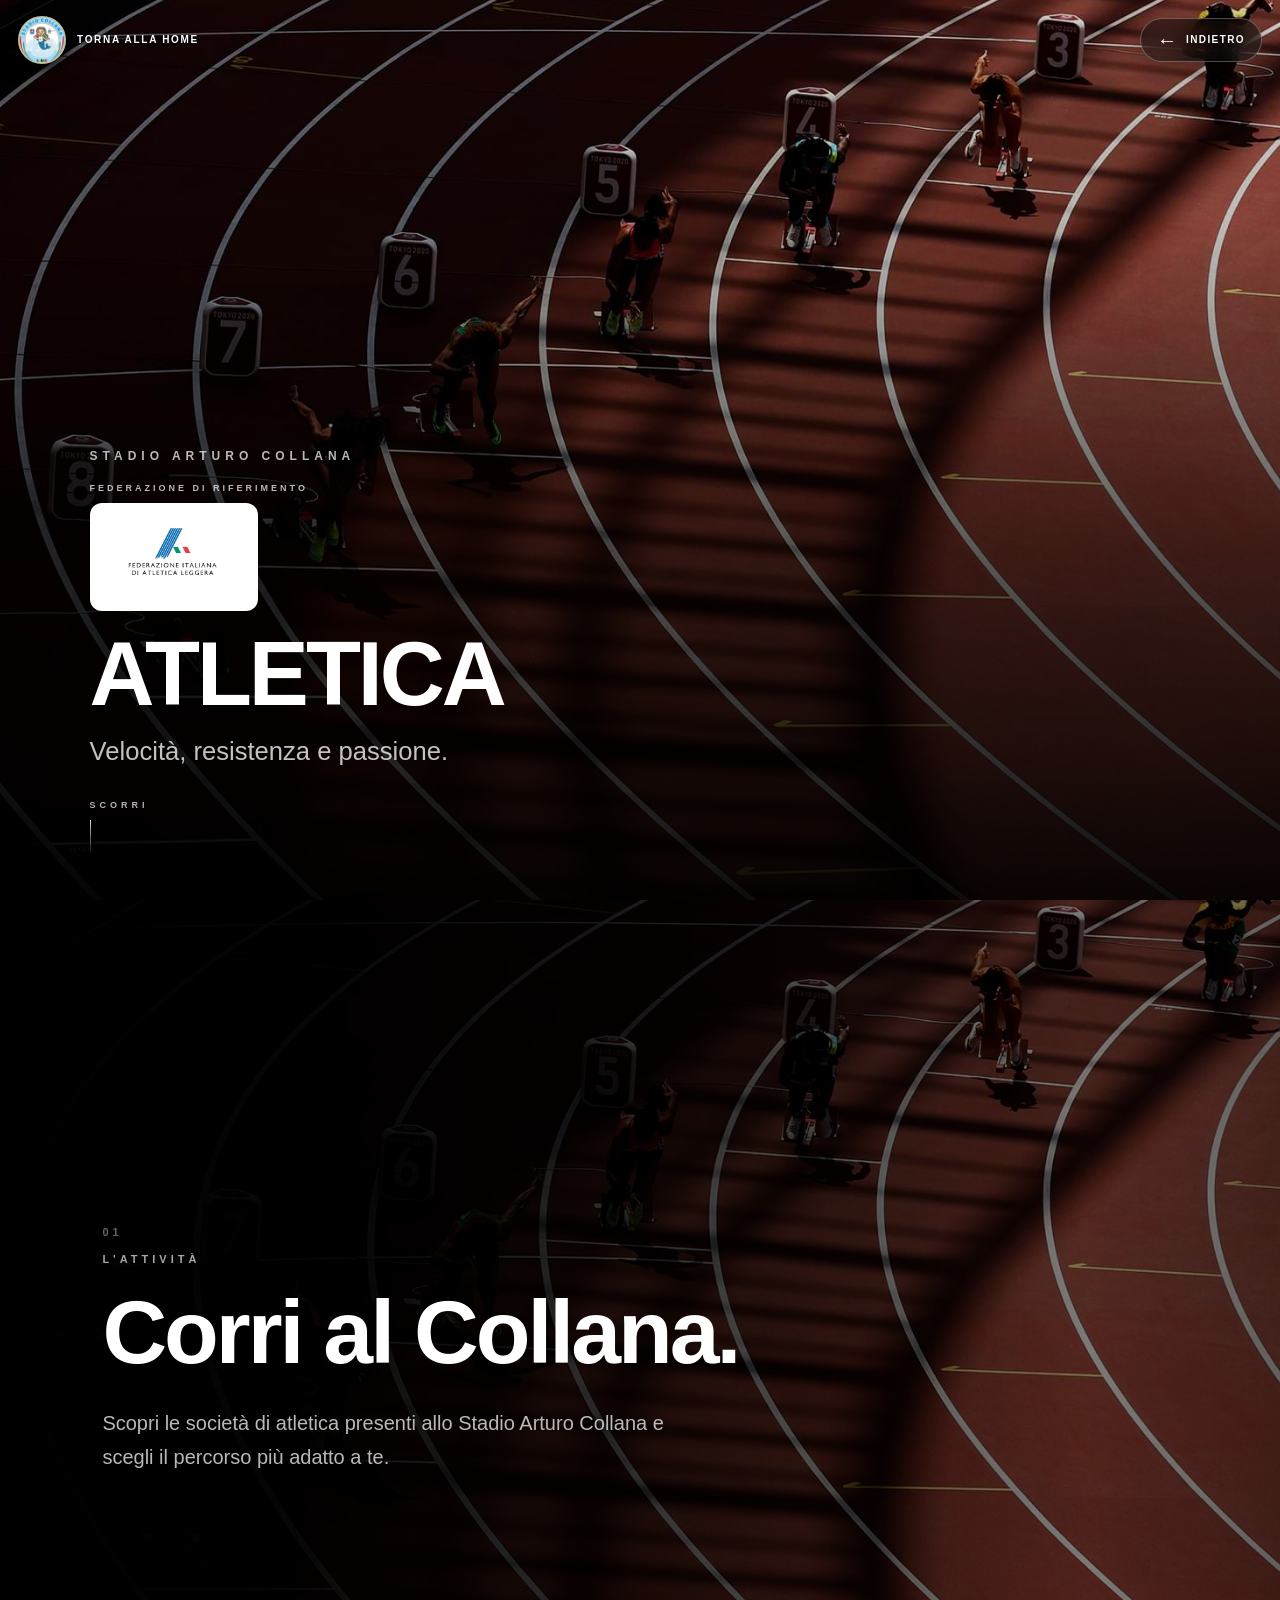
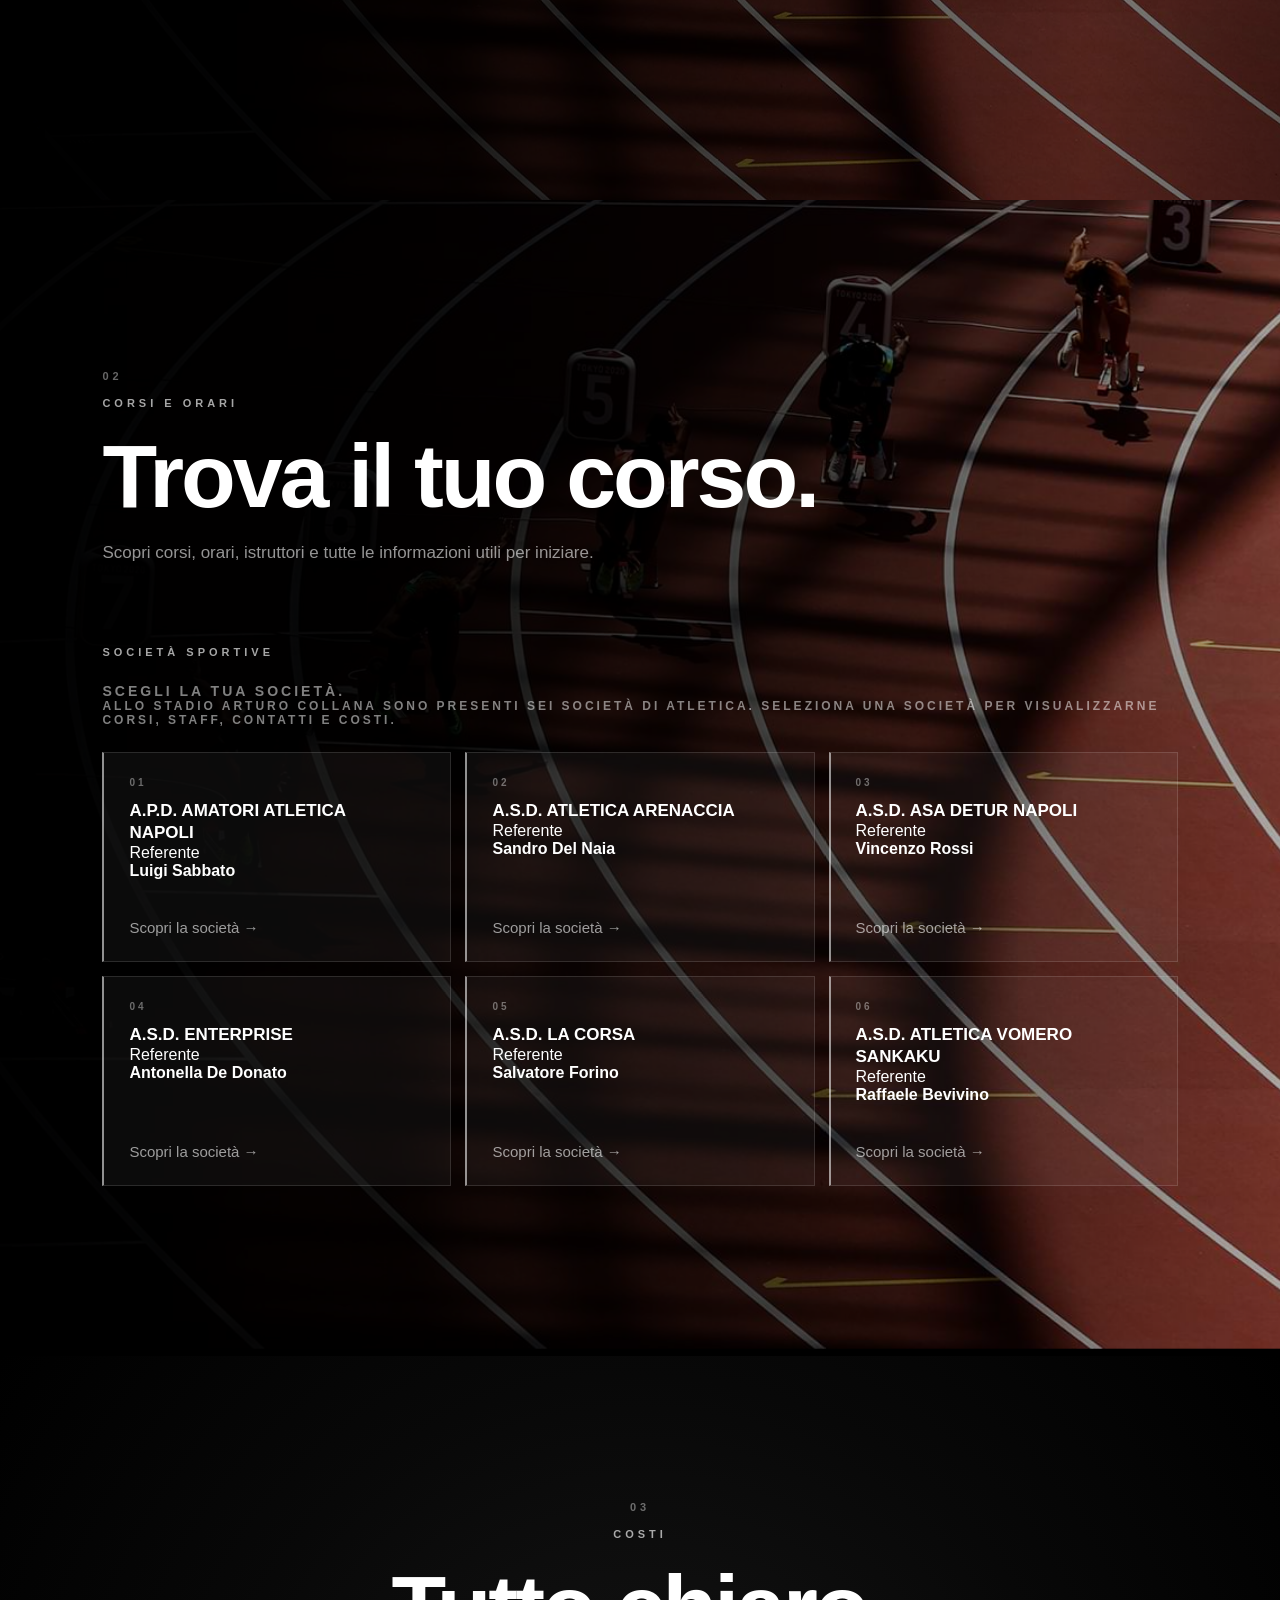
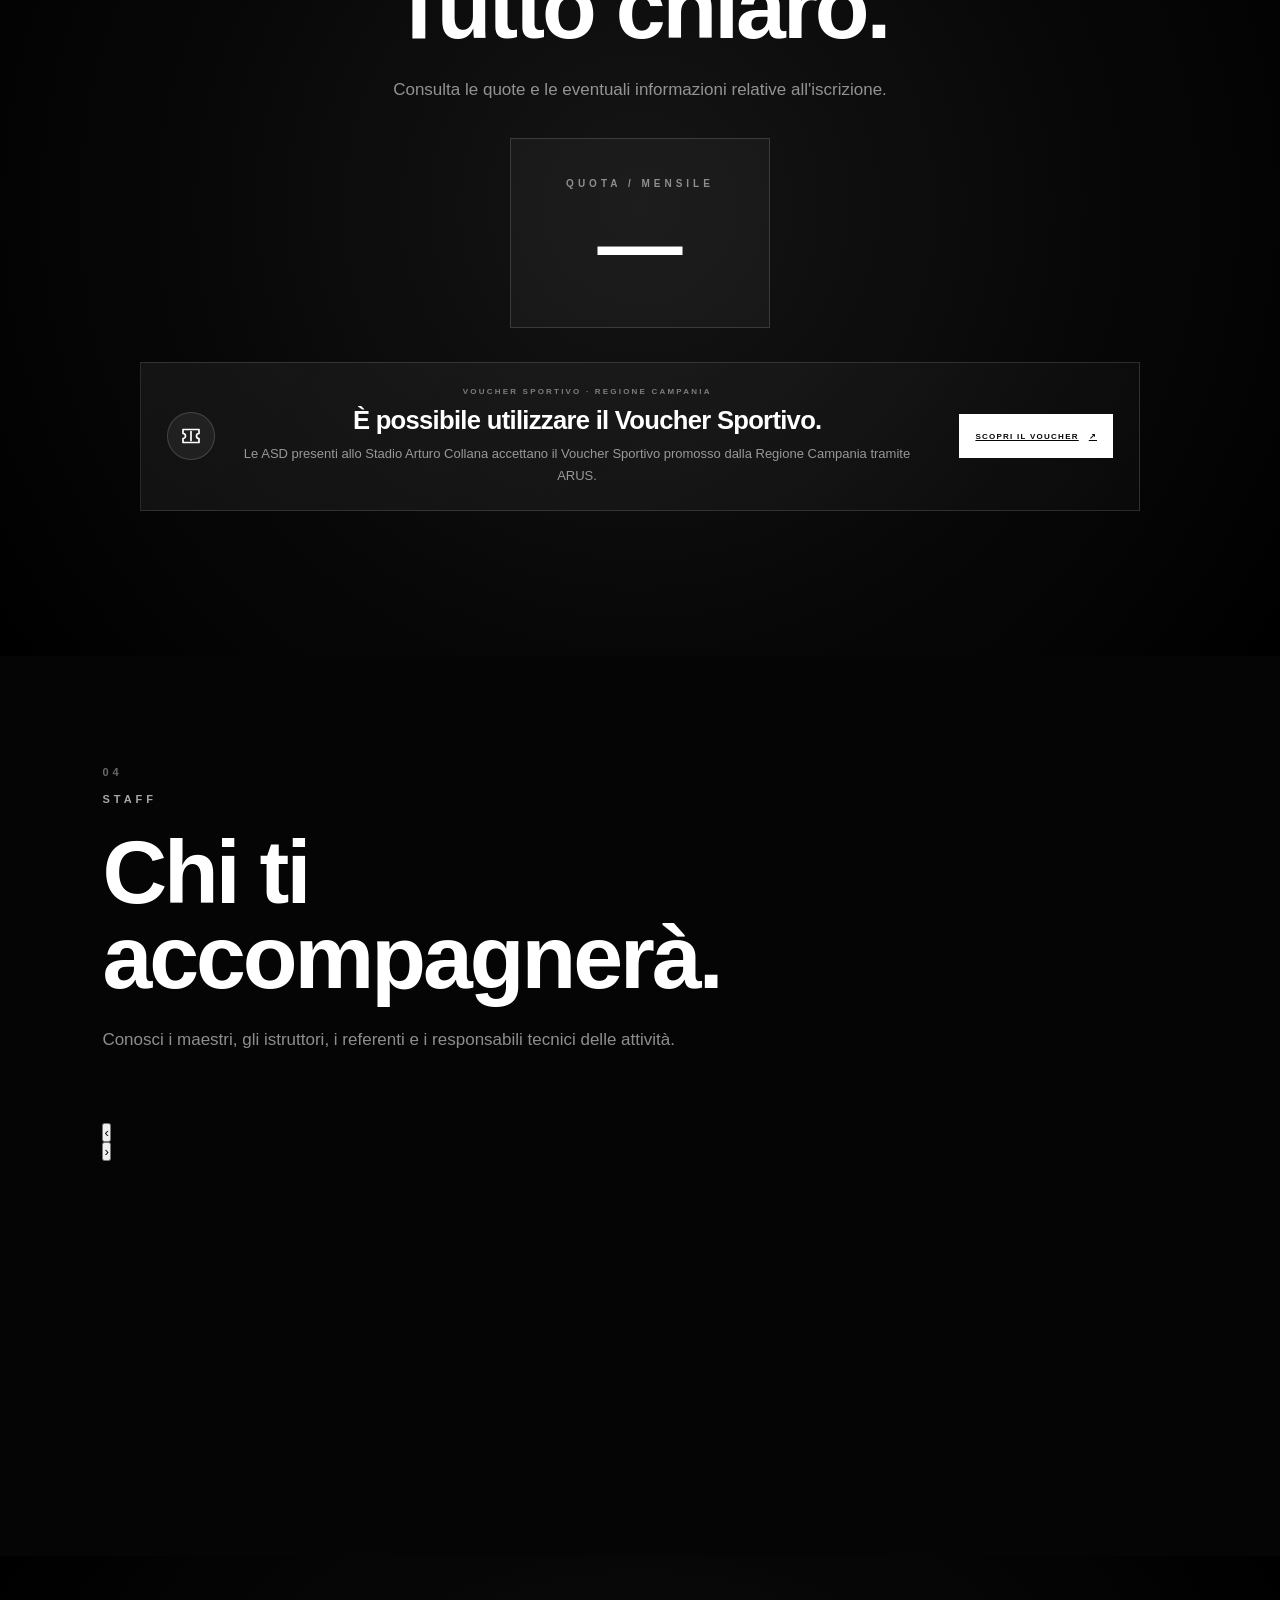
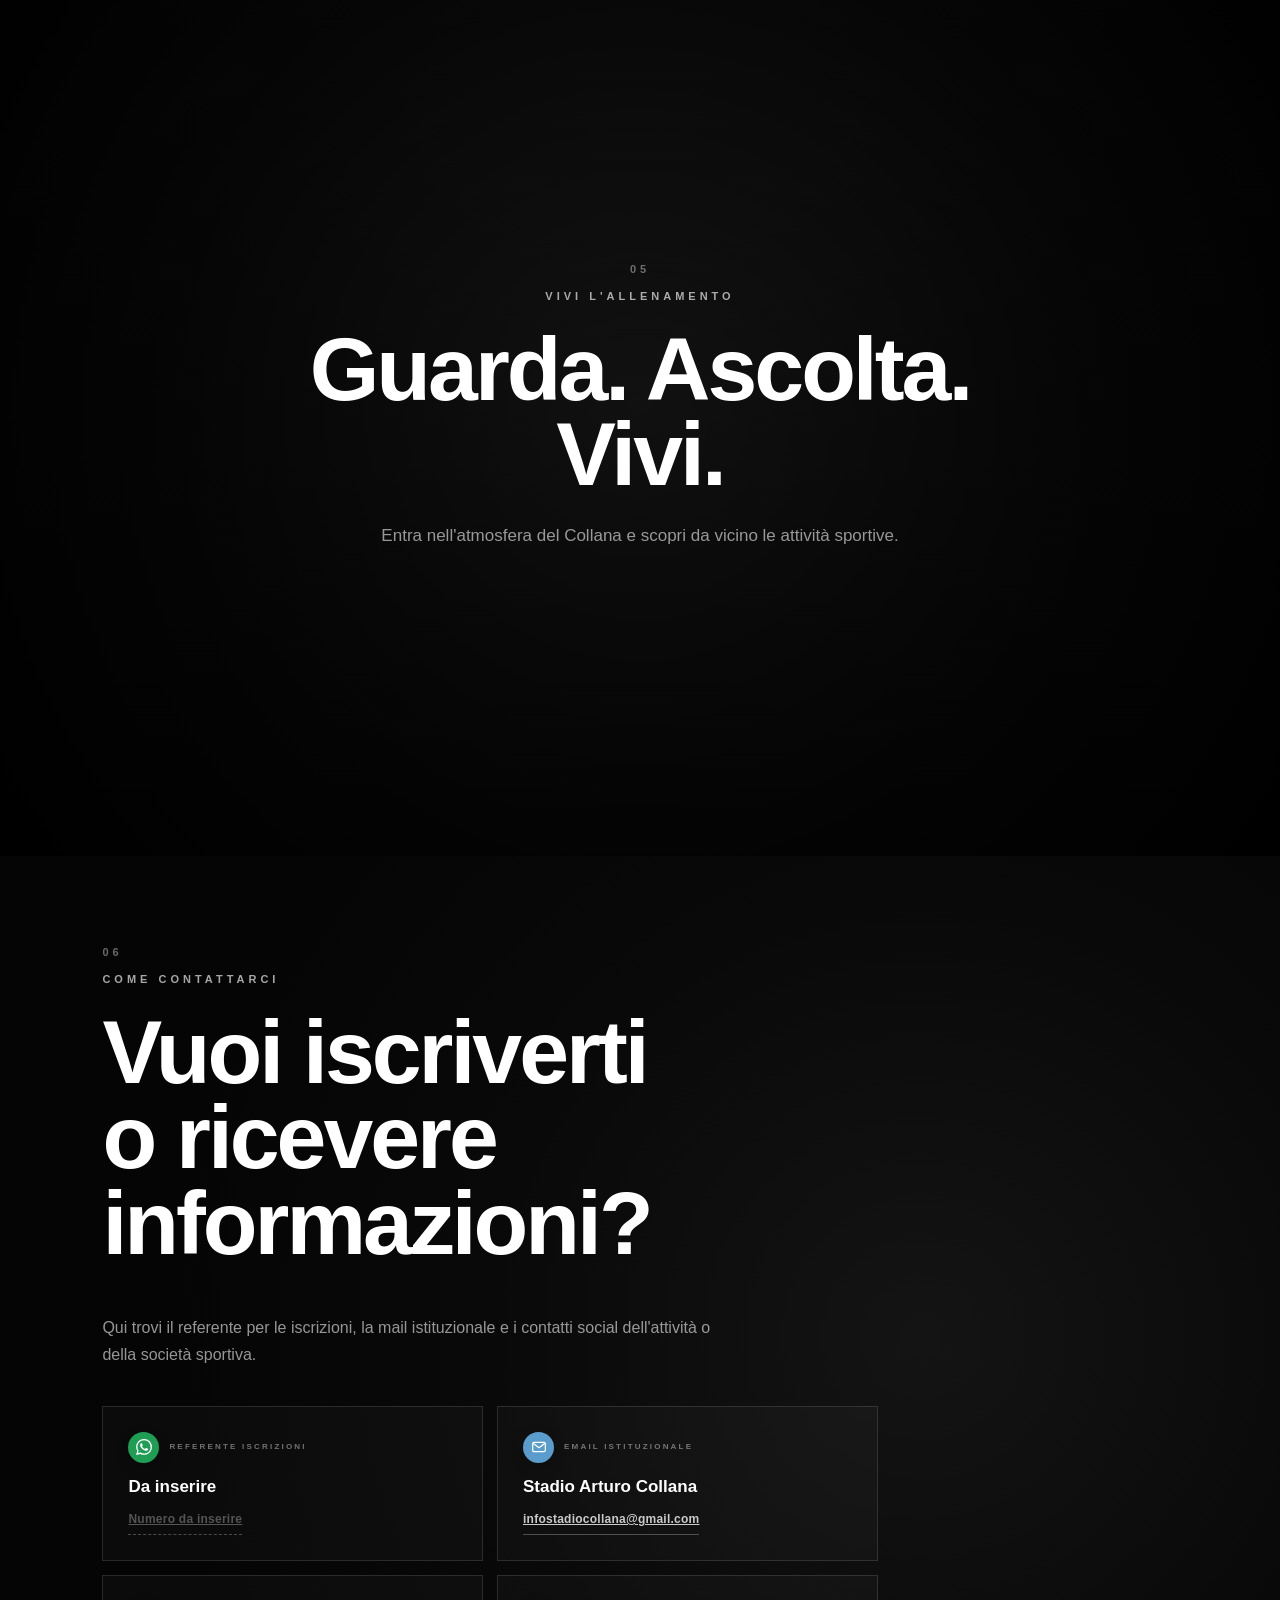
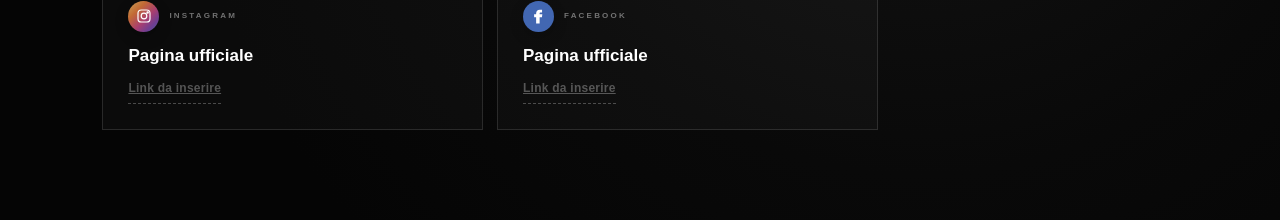
==== commit 6b6a00c1: "update generale file" ====
--- a/attivita.html
+++ b/attivita.html
@@ -12,7 +12,7 @@
 
     <title>Attività — Stadio Arturo Collana</title>
 
-    <link rel="stylesheet" href="attivita.css">
+    <link rel="stylesheet" href="attivita.css?v=20260911-5">
 
 </head>
 
@@ -686,7 +686,7 @@
      JAVASCRIPT
      ========================================================= -->
 
-<script src="attivita.js"></script>
+<script src="attivita.js?v=20260911-5"></script>
 
 
 
--- a/attivita.css
+++ b/attivita.css
@@ -1621,628 +1621,152 @@
 }
 
 
-.people-carousel-shell {
+.people-grid {
+
+    display: grid;
+
+    grid-template-columns:
+        repeat(
+            auto-fit,
+            minmax(280px, 1fr)
+        );
+
+    gap: 30px;
+}
+
+
+.person-card {
 
     position: relative;
 
+    overflow: hidden;
+
+    background: #111;
+
+    transform:
+        translateY(30px);
+
+    opacity: 0;
+
+    transition:
+        transform 0.8s cubic-bezier(0.22, 1, 0.36, 1),
+        opacity 0.8s ease;
+}
+
+
+.activity-people.in-view .person-card {
+
+    transform:
+        translateY(0);
+
+    opacity: 1;
+}
+
+
+.activity-people.in-view
+.person-card:nth-child(2) {
+    transition-delay: 0.1s;
+}
+
+
+.activity-people.in-view
+.person-card:nth-child(3) {
+    transition-delay: 0.2s;
+}
+
+
+.activity-people.in-view
+.person-card:nth-child(4) {
+    transition-delay: 0.3s;
+}
+
+
+.person-photo {
+
     width: 100%;
 
-    min-height: 670px;
-
-    margin-top: 18px;
-
-    overflow: hidden;
-}
-
-
-.people-grid,
-.people-carousel-track {
-
-    position: relative;
-
-    width: 100%;
-
-    height: 650px;
-
-    overflow: hidden;
-
-    touch-action:
-        pan-y;
-
-    user-select: none;
-}
-
-
-/* =========================================================
-   CARD STAFF — FORMATO 2:3
-========================================================= */
-
-.person-card {
-
-    position: absolute;
-
-    top: 0;
-    left: 50%;
-
-    width:
-        clamp(310px, 24vw, 370px);
-
-    margin: 0;
-
-    overflow: hidden;
-
-    background: #0d0d0d;
-
-    border:
-        1px solid rgba(255, 255, 255, 0.08);
-
-    box-shadow:
-        0 24px 65px rgba(0, 0, 0, 0.42);
-
-    cursor: pointer;
-
-    opacity: 0;
-
-    pointer-events: none;
-
-    transform:
-        translateX(-50%)
-        scale(0.68);
-
-    transition:
-        left 0.55s cubic-bezier(.22,.61,.36,1),
-        transform 0.55s cubic-bezier(.22,.61,.36,1),
-        opacity 0.42s ease,
-        filter 0.42s ease;
-
-    will-change:
-        left,
-        transform,
-        opacity,
-        filter;
-}
-
-
-/*
- * La fotografia mantiene esattamente il rapporto 2:3.
- * File consigliati: 1000x1500 oppure 800x1200.
- */
-
-.person-photo {
-
-    width: 100%;
-
-    aspect-ratio:
-        2 / 3;
+    height: 500px;
 
     background-image:
         url("maestro.jpg");
 
-    background-size:
-        cover;
-
-    background-position:
-        center;
-
-    background-repeat:
-        no-repeat;
+    background-size: cover;
+
+    background-position: center;
 
     transition:
-        transform 0.55s ease,
-        filter 0.42s ease;
+        transform 0.8s cubic-bezier(0.22, 1, 0.36, 1);
+}
+
+
+.person-card:hover .person-photo {
+
+    transform:
+        scale(1.035);
 }
 
 
 .person-info {
 
-    min-height: 108px;
-
-    display: flex;
-
-    flex-direction: column;
-
-    justify-content: center;
-
-    padding:
-        20px 24px 22px;
-
-    border-top:
-        1px solid rgba(255, 255, 255, 0.07);
-
-    background:
-        #0b0b0b;
-
-    transition:
-        opacity 0.42s ease;
-}
-
-
-.person-info .person-name {
-
-    margin:
-        0;
-
-    font-size:
-        25px;
-
-    line-height:
-        1.02;
-}
-
-
-.person-info .person-name span {
-
-    display:
-        block;
-
-    font-size:
-        inherit;
-
-    font-weight:
-        800;
-
-    letter-spacing:
-        -0.6px;
-
-    color:
-        #fff;
-}
-
-
-.person-info .person-role {
-
-    display:
-        block;
-
-    margin-top:
-        14px;
-
-    font-size:
-        10px;
-
-    font-weight:
-        700;
-
-    letter-spacing:
-        3px;
-
-    text-transform:
-        uppercase;
-
-    color:
-        rgba(255, 255, 255, 0.5);
-}
-
-
-/* =========================================================
-   CARD CENTRALE — PROTAGONISTA
-========================================================= */
-
-.person-card[data-position="0"] {
-
-    left: 50%;
-
-    z-index: 5;
-
-    opacity: 1;
-
-    pointer-events: auto;
-
-    cursor: default;
-
-    filter:
-        brightness(1);
-
-    transform:
-        translateX(-50%)
-        scale(1);
-}
-
-
-.person-card[data-position="0"] .person-photo {
-
-    filter:
-        brightness(0.98)
-        contrast(1.02);
-
-    transform:
-        scale(1.005);
-}
-
-
-/* =========================================================
-   CARD PRECEDENTE / SUCCESSIVA
-========================================================= */
-
-.person-card[data-position="-1"] {
-
-    left: 19%;
-
-    z-index: 3;
-
-    opacity: 0.66;
-
-    pointer-events: auto;
-
-    filter:
-        brightness(0.54)
-        saturate(0.78);
-
-    transform:
-        translateX(-50%)
-        scale(0.78);
-}
-
-
-.person-card[data-position="1"] {
-
-    left: 81%;
-
-    z-index: 3;
-
-    opacity: 0.66;
-
-    pointer-events: auto;
-
-    filter:
-        brightness(0.54)
-        saturate(0.78);
-
-    transform:
-        translateX(-50%)
-        scale(0.78);
-}
-
-
-.person-card[data-position="-1"] .person-info,
-.person-card[data-position="1"] .person-info {
-
-    opacity: 0.42;
-}
-
-
-/* =========================================================
-   CARD PIÙ LONTANE
-========================================================= */
-
-.person-card[data-position="-2"] {
-
-    left: -2%;
-
-    z-index: 1;
-
-    opacity: 0.14;
-
-    filter:
-        brightness(0.38)
-        saturate(0.65);
-
-    transform:
-        translateX(-50%)
-        scale(0.58);
-}
-
-
-.person-card[data-position="2"] {
-
-    left: 102%;
-
-    z-index: 1;
-
-    opacity: 0.14;
-
-    filter:
-        brightness(0.38)
-        saturate(0.65);
-
-    transform:
-        translateX(-50%)
-        scale(0.58);
-}
-
-
-/* =========================================================
-   FRECCE CAROSELLO STAFF
-========================================================= */
-
-.people-carousel-arrow {
-
-    position: absolute;
-
-    top: 282px;
-
-    z-index: 10;
-
-    width: 50px;
-    height: 50px;
-
-    display: grid;
-
-    place-items: center;
-
-    padding: 0;
-
-    border:
-        1px solid rgba(255, 255, 255, 0.22);
-
-    border-radius: 50%;
-
-    background:
-        rgba(0, 0, 0, 0.68);
-
-    backdrop-filter:
-        blur(9px);
-
-    -webkit-backdrop-filter:
-        blur(9px);
+    padding: 25px;
+}
+
+
+.person-info span {
+
+    display: block;
+
+    font-size: 10px;
+
+    font-weight: 700;
+
+    letter-spacing: 3px;
+
+    color: rgba(255, 255, 255, 0.5);
+}
+
+
+.person-info h3 {
+
+    margin-top: 10px;
+
+    font-size: 25px;
+
+    line-height: 1.15;
+}
+
+
+.person-info p {
+
+    margin-top: 8px;
+
+    font-size: 14px;
+
+    line-height: 1.5;
+
+    color: rgba(255, 255, 255, 0.55);
+}
+
+
+.person-contact {
+
+    display: inline-block;
+
+    margin-top: 12px;
+
+    font-size: 13px;
+
+    color: rgba(255, 255, 255, 0.7);
+
+    text-decoration: none;
+}
+
+
+.person-contact:hover {
 
     color: #fff;
 
-    font-family: inherit;
-
-    font-size: 31px;
-
-    line-height: 1;
-
-    cursor: pointer;
-
-    transform:
-        translateY(-50%);
-
-    transition:
-        background 0.25s ease,
-        border-color 0.25s ease,
-        transform 0.25s ease,
-        opacity 0.25s ease;
-}
-
-
-.people-carousel-prev {
-
-    left:
-        clamp(18px, 5vw, 74px);
-}
-
-
-.people-carousel-next {
-
-    right:
-        clamp(18px, 5vw, 74px);
-}
-
-
-.people-carousel-arrow:hover {
-
-    background:
-        rgba(255, 255, 255, 0.12);
-
-    border-color:
-        rgba(255, 255, 255, 0.42);
-}
-
-
-.people-carousel-prev:hover {
-
-    transform:
-        translateY(-50%)
-        translateX(-2px);
-}
-
-
-.people-carousel-next:hover {
-
-    transform:
-        translateY(-50%)
-        translateX(2px);
-}
-
-
-.people-carousel-arrow.is-hidden {
-
-    opacity: 0;
-
-    visibility: hidden;
-
-    pointer-events: none;
-}
-
-
-/* =========================================================
-   ENTRATA SEZIONE
-========================================================= */
-
-.activity-people:not(.in-view) .person-card[data-position="0"] {
-
-    opacity: 0;
-
-    transform:
-        translateX(-50%)
-        translateY(26px)
-        scale(0.96);
-}
-
-
-/* =========================================================
-   TABLET
-========================================================= */
-
-@media (max-width: 1000px) {
-
-    .people-carousel-shell {
-
-        min-height:
-            620px;
-    }
-
-
-    .people-grid,
-    .people-carousel-track {
-
-        height:
-            600px;
-    }
-
-
-    .person-card {
-
-        width:
-            clamp(285px, 38vw, 340px);
-    }
-
-
-    .person-card[data-position="-1"] {
-
-        left: 13%;
-    }
-
-
-    .person-card[data-position="1"] {
-
-        left: 87%;
-    }
-
-
-    .people-carousel-arrow {
-
-        top:
-            258px;
-    }
-
-}
-
-
-/* =========================================================
-   MOBILE
-========================================================= */
-
-@media (max-width: 650px) {
-
-    .people-carousel-shell {
-
-        width:
-            calc(100% + 48px);
-
-        min-height:
-            548px;
-
-        margin-left:
-            -24px;
-
-        margin-right:
-            -24px;
-
-        overflow:
-            hidden;
-    }
-
-
-    .people-grid,
-    .people-carousel-track {
-
-        height:
-            532px;
-    }
-
-
-    .person-card {
-
-        width:
-            min(68vw, 290px);
-    }
-
-
-    .person-info {
-
-        min-height:
-            92px;
-
-        padding:
-            17px 19px 19px;
-    }
-
-
-    .person-info .person-name {
-
-        font-size:
-            22px;
-    }
-
-
-    .person-info .person-role {
-
-        margin-top:
-            10px;
-
-        font-size:
-            8px;
-
-        letter-spacing:
-            2.4px;
-    }
-
-
-    .person-card[data-position="-1"] {
-
-        left: -1%;
-
-        opacity:
-            0.48;
-
-        transform:
-            translateX(-50%)
-            scale(0.72);
-    }
-
-
-    .person-card[data-position="1"] {
-
-        left: 101%;
-
-        opacity:
-            0.48;
-
-        transform:
-            translateX(-50%)
-            scale(0.72);
-    }
-
-
-    .person-card[data-position="-2"],
-    .person-card[data-position="2"] {
-
-        opacity: 0;
-    }
-
-
-    .people-carousel-arrow {
-
-        top:
-            218px;
-
-        width:
-            42px;
-
-        height:
-            42px;
-
-        font-size:
-            27px;
-    }
-
-
-    .people-carousel-prev {
-
-        left:
-            17px;
-    }
-
-
-    .people-carousel-next {
-
-        right:
-            17px;
-    }
-
+    text-decoration: underline;
 }
 
 
@@ -4661,6 +4185,127 @@
 }
 
 
+.federation-logo-block {
+
+    display:
+        flex;
+
+    flex-direction:
+        column;
+
+    align-items:
+        stretch;
+
+    gap:
+        9px;
+}
+
+
+.federation-website-link {
+
+    display:
+        inline-flex;
+
+    align-items:
+        center;
+
+    justify-content:
+        space-between;
+
+    gap:
+        10px;
+
+    width:
+        168px;
+
+    min-height:
+        38px;
+
+    padding:
+        0 13px;
+
+    border:
+        1px solid rgba(255, 255, 255, 0.24);
+
+    border-radius:
+        999px;
+
+    background:
+        rgba(10, 10, 10, 0.48);
+
+    color:
+        #fff;
+
+    text-decoration:
+        none;
+
+    font-size:
+        8px;
+
+    line-height:
+        1.2;
+
+    font-weight:
+        800;
+
+    letter-spacing:
+        1.1px;
+
+    text-transform:
+        uppercase;
+
+    box-shadow:
+        0 8px 22px rgba(0, 0, 0, 0.22);
+
+    backdrop-filter:
+        blur(10px);
+
+    -webkit-backdrop-filter:
+        blur(10px);
+
+    transition:
+        background 0.25s ease,
+        border-color 0.25s ease,
+        transform 0.25s ease;
+}
+
+
+.federation-website-link:hover {
+
+    background:
+        rgba(255, 255, 255, 0.14);
+
+    border-color:
+        rgba(255, 255, 255, 0.5);
+
+    transform:
+        translateY(-2px);
+}
+
+
+.federation-website-link:focus-visible {
+
+    outline:
+        2px solid #fff;
+
+    outline-offset:
+        3px;
+}
+
+
+.federation-website-arrow {
+
+    flex:
+        0 0 auto;
+
+    font-size:
+        13px;
+
+    line-height:
+        1;
+}
+
+
 /* Riquadro uniforme, logo sempre proporzionato */
 .federation-logo-card {
 
@@ -4841,6 +4486,32 @@
 
         border-radius:
             9px;
+    }
+
+
+    .federation-logo-block {
+
+        gap:
+            7px;
+    }
+
+
+    .federation-website-link {
+
+        width:
+            118px;
+
+        min-height:
+            34px;
+
+        padding:
+            0 10px;
+
+        font-size:
+            7px;
+
+        letter-spacing:
+            0.8px;
     }
 
 
@@ -5079,315 +4750,464 @@
 }
 
 /* =========================================================
-   STAFF CAROUSEL — CARD PIÙ LARGA E PIÙ ALTA
-   ---------------------------------------------------------
-   Aumenta leggermente la larghezza della card e lascia
-   più respiro sotto al ruolo, soprattutto su mobile.
+   STAFF — FOTO + NOME + COGNOME + RUOLO
 ========================================================= */
 
-.person-card {
-    width:
-        clamp(335px, 26vw, 405px);
-}
-
-
-.person-info {
-    min-height:
-        128px;
-
-    padding:
-        22px 26px 30px;
-}
-
-
-.people-carousel-shell {
-    min-height:
-        710px;
-}
-
-
-.people-grid,
-.people-carousel-track {
-    height:
-        690px;
-}
-
-
-@media (max-width: 1000px) {
-
-    .people-carousel-shell {
-        min-height:
-            660px;
-    }
-
-
-    .people-grid,
-    .people-carousel-track {
-        height:
-            640px;
-    }
-
-
-    .person-card {
-        width:
-            clamp(310px, 42vw, 365px);
-    }
-
+.person-info .person-name {
+    margin:
+        0;
+
+    font-size:
+        25px;
+
+    line-height:
+        1.02;
+}
+
+
+.person-info .person-name span {
+    display:
+        block;
+
+    font-size:
+        inherit;
+
+    font-weight:
+        800;
+
+    letter-spacing:
+        -0.6px;
+
+    color:
+        #fff;
+}
+
+
+.person-info .person-role {
+    display:
+        block;
+
+    margin-top:
+        14px;
+
+    font-size:
+        10px;
+
+    font-weight:
+        700;
+
+    letter-spacing:
+        3px;
+
+    text-transform:
+        uppercase;
+
+    color:
+        rgba(255, 255, 255, 0.5);
 }
 
 
 @media (max-width: 650px) {
 
-    .people-carousel-shell {
-        min-height:
-            600px;
-    }
-
-
-    .people-grid,
-    .people-carousel-track {
-        height:
-            582px;
-    }
-
-
-    .person-card {
-        width:
-            min(74vw, 315px);
-    }
-
-
-    .person-info {
-        min-height:
-            118px;
-
-        padding:
-            19px 22px 28px;
-    }
-
-}
+    .person-info .person-name {
+        font-size:
+            22px;
+    }
+
+}
+
 
 /* =========================================================
-   STAFF CAROUSEL — FIX RUOLO TAGLIATO
-   ---------------------------------------------------------
-   La card 2:3, essendo stata allargata, è diventata anche
-   più alta. Aumentiamo quindi lo spazio del track affinché
-   Nome, Cognome e Ruolo restino sempre completamente visibili.
+   FEDERKOMBAT — PAGINA FEDERALE E SOCIETÀ
 ========================================================= */
 
-.people-carousel-shell {
-    min-height:
-        770px;
-}
-
-
-.people-grid,
-.people-carousel-track {
-    height:
-        750px;
-}
-
-
-@media (max-width: 1000px) {
-
-    .people-carousel-shell {
-        min-height:
-            710px;
-    }
-
-
-    .people-grid,
-    .people-carousel-track {
-        height:
-            690px;
-    }
-
-}
-
-
-@media (max-width: 650px) {
-
-    .people-carousel-shell {
-        min-height:
-            650px;
-    }
-
-
-    .people-grid,
-    .people-carousel-track {
-        height:
-            630px;
-    }
-
-
-    .person-info {
-        min-height:
-            118px;
-
-        padding:
-            19px 22px 30px;
-    }
-
-}
+.federkombat-wrapper {
+    width: min(1180px, 100%);
+    margin: 0 auto;
+}
+
+.federkombat-center-card,
+.federkombat-society-hero-card,
+.federkombat-discipline {
+    border: 1px solid rgba(255, 255, 255, 0.15);
+    background: linear-gradient(135deg, rgba(255,255,255,.09), rgba(255,255,255,.035));
+    box-shadow: 0 22px 60px rgba(0,0,0,.22);
+    backdrop-filter: blur(12px);
+}
+
+.federkombat-center-card {
+    margin-bottom: clamp(28px, 4vw, 48px);
+    padding: clamp(28px, 4vw, 44px);
+    border-radius: 24px;
+}
+
+.federkombat-eyebrow,
+.federkombat-discipline-label,
+.federkombat-course-kicker {
+    display: inline-block;
+    margin-bottom: 10px;
+    font-size: 11px;
+    font-weight: 800;
+    letter-spacing: 2.2px;
+    text-transform: uppercase;
+    color: rgba(255,255,255,.62);
+}
+
+.federkombat-center-title {
+    margin: 0;
+    font-size: clamp(34px, 4.2vw, 58px);
+    line-height: 1;
+}
+
+.federkombat-center-role {
+    margin: 13px 0 0;
+    font-size: 18px;
+    font-weight: 700;
+}
+
+.federkombat-center-subrole,
+.federkombat-society-description,
+.federkombat-legal-name {
+    color: rgba(255,255,255,.66);
+}
+
+.federkombat-center-divider {
+    height: 1px;
+    margin: 26px 0;
+    background: rgba(255,255,255,.13);
+}
+
+.federkombat-federal-title {
+    margin: 0 0 14px;
+    font-size: 13px;
+    letter-spacing: 1.7px;
+    text-transform: uppercase;
+}
+
+.federkombat-federal-list {
+    display: grid;
+    grid-template-columns: repeat(3, minmax(0, 1fr));
+    gap: 12px;
+    margin: 0;
+    padding: 0;
+    list-style: none;
+}
+
+.federkombat-federal-list li {
+    padding: 15px 17px;
+    border: 1px solid rgba(255,255,255,.09);
+    border-radius: 14px;
+    background: rgba(255,255,255,.035);
+    line-height: 1.45;
+}
+
+.federkombat-disciplines {
+    display: grid;
+    grid-template-columns: repeat(2, minmax(0, 1fr));
+    gap: clamp(20px, 3vw, 34px);
+    align-items: stretch;
+}
+
+.federkombat-discipline {
+    min-width: 0;
+    min-height: 330px;
+    padding: clamp(24px, 3vw, 34px);
+    border-radius: 22px;
+    display: flex;
+    flex-direction: column;
+}
+
+.federkombat-discipline-header {
+    padding-bottom: 22px;
+    border-bottom: 1px solid rgba(255,255,255,.14);
+}
+
+.federkombat-discipline-title {
+    margin: 0;
+    font-size: clamp(38px, 4.2vw, 64px);
+    line-height: .95;
+    letter-spacing: -1.5px;
+    text-transform: uppercase;
+}
+
+.federkombat-kickboxing .federkombat-discipline-title {
+    font-size: clamp(34px, 3.65vw, 56px);
+}
+
+.federkombat-society {
+    margin: 18px 0 0;
+    font-size: 18px;
+    font-weight: 700;
+    color: rgba(255,255,255,.82);
+}
+
+.federkombat-society-link,
+.federkombat-site-link,
+.federkombat-back-link {
+    display: inline-flex;
+    align-items: center;
+    justify-content: space-between;
+    gap: 16px;
+    text-decoration: none;
+}
+
+.federkombat-society-link {
+    width: 100%;
+    margin-top: auto;
+    padding: 16px 18px;
+    border: 1px solid rgba(255,255,255,.18);
+    color: #fff;
+    font-size: 12px;
+    font-weight: 800;
+    letter-spacing: 1.5px;
+    text-transform: uppercase;
+    transition: background .25s ease, color .25s ease, transform .25s ease;
+}
+
+.federkombat-society-link:hover {
+    background: #fff;
+    color: #000;
+    transform: translateY(-2px);
+}
+
+.federkombat-more-arrow {
+    font-size: 22px;
+}
+
+.federkombat-society-page {
+    display: grid;
+    gap: 34px;
+}
+
+.federkombat-back-link {
+    width: max-content;
+    color: rgba(255,255,255,.7);
+    font-size: 12px;
+    font-weight: 800;
+    letter-spacing: 1.2px;
+    text-transform: uppercase;
+}
+
+.federkombat-back-link:hover {
+    color: #fff;
+}
+
+.federkombat-society-hero-card {
+    display: flex;
+    align-items: end;
+    justify-content: space-between;
+    gap: 30px;
+    padding: clamp(30px, 5vw, 54px);
+    border-radius: 24px;
+}
+
+.federkombat-society-hero-card h2 {
+    margin: 0 0 14px;
+    font-size: clamp(38px, 5vw, 72px);
+    line-height: .95;
+    letter-spacing: -2px;
+}
+
+.federkombat-society-description {
+    max-width: 760px;
+    margin: 18px 0 0;
+    font-size: 17px;
+    line-height: 1.6;
+}
+
+.federkombat-site-link {
+    flex: 0 0 auto;
+    padding: 14px 18px;
+    border: 1px solid rgba(255,255,255,.18);
+    color: #fff;
+    font-size: 11px;
+    font-weight: 800;
+    letter-spacing: 1.3px;
+    text-transform: uppercase;
+}
+
+.federkombat-section-heading {
+    max-width: 760px;
+}
+
+.federkombat-section-heading h3 {
+    margin: 8px 0 10px;
+    font-size: clamp(30px, 4vw, 50px);
+}
+
+.federkombat-section-heading p {
+    color: rgba(255,255,255,.62);
+    line-height: 1.6;
+}
+
+.federkombat-society-courses {
+    display: grid;
+    grid-template-columns: repeat(2, minmax(0, 1fr));
+    gap: 18px;
+}
+
+.federkombat-society-course {
+    padding: 26px;
+    border: 1px solid rgba(255,255,255,.12);
+    border-radius: 20px;
+    background: rgba(7,7,7,.72);
+    box-shadow: 0 18px 50px rgba(0,0,0,.16);
+}
+
+.federkombat-course-heading {
+    display: flex;
+    justify-content: space-between;
+    gap: 22px;
+    align-items: start;
+}
+
+.federkombat-course-heading h3 {
+    margin: 0;
+    font-size: 25px;
+}
+
+.federkombat-course-heading p {
+    margin: 8px 0 0;
+    color: rgba(255,255,255,.58);
+    line-height: 1.45;
+}
+
+.federkombat-course-price-main {
+    flex: 0 0 auto;
+    text-align: right;
+}
+
+.federkombat-course-price-main strong {
+    display: block;
+    font-size: 31px;
+}
+
+.federkombat-course-price-main span {
+    font-size: 10px;
+    letter-spacing: 1.2px;
+    text-transform: uppercase;
+    color: rgba(255,255,255,.52);
+}
+
+.federkombat-schedule-box,
+.federkombat-course-details-grid {
+    display: grid;
+    gap: 10px;
+    margin-top: 22px;
+}
+
+.federkombat-course-details-grid {
+    grid-template-columns: repeat(2, minmax(0, 1fr));
+    padding-top: 20px;
+    border-top: 1px solid rgba(255,255,255,.10);
+}
+
+.federkombat-detail-row {
+    display: flex;
+    flex-direction: column;
+    gap: 4px;
+}
+
+.federkombat-detail-row span {
+    font-size: 10px;
+    font-weight: 800;
+    letter-spacing: 1.2px;
+    text-transform: uppercase;
+    color: rgba(255,255,255,.45);
+}
+
+.federkombat-detail-row strong {
+    font-size: 14px;
+    line-height: 1.45;
+}
+
+.federkombat-fees-line {
+    display: flex;
+    flex-wrap: wrap;
+    gap: 8px 16px;
+    margin-top: 20px;
+    padding-top: 18px;
+    border-top: 1px solid rgba(255,255,255,.10);
+    font-size: 12px;
+    color: rgba(255,255,255,.64);
+}
+
+.federkombat-price-box span {
+    line-height: 1.35;
+}
+
+@media (max-width: 900px) {
+    .federkombat-federal-list,
+    .federkombat-disciplines,
+    .federkombat-society-courses {
+        grid-template-columns: 1fr;
+    }
+
+    .federkombat-discipline {
+        min-height: 285px;
+    }
+
+    .federkombat-society-hero-card {
+        align-items: flex-start;
+        flex-direction: column;
+    }
+}
+
+@media (max-width: 560px) {
+    .federkombat-center-card,
+    .federkombat-discipline,
+    .federkombat-society-hero-card,
+    .federkombat-society-course {
+        border-radius: 17px;
+    }
+
+    .federkombat-discipline-title,
+    .federkombat-kickboxing .federkombat-discipline-title {
+        font-size: clamp(34px, 11vw, 46px);
+    }
+
+    .federkombat-course-heading {
+        flex-direction: column;
+    }
+
+    .federkombat-course-price-main {
+        text-align: left;
+    }
+
+    .federkombat-course-details-grid {
+        grid-template-columns: 1fr;
+    }
+}
+
 
 /* =========================================================
-   STAFF CAROUSEL — CARD PIÙ AMPIA (4:5)
-   ---------------------------------------------------------
-   La card centrale viene resa visivamente più larga.
-   Non serve modificare di nuovo il file immagine:
-   object/background cover si occupa del ritaglio proporzionale.
-========================================================= */
-
-.person-card {
-    width:
-        clamp(400px, 31vw, 500px);
-}
-
-
-.person-photo {
-    aspect-ratio:
-        4 / 5;
-}
-
-
-.people-carousel-shell {
-    min-height:
-        720px;
-}
-
-
-.people-grid,
-.people-carousel-track {
-    height:
-        700px;
-}
-
-
-.person-info {
-    min-height:
-        126px;
-
-    padding:
-        22px 28px 30px;
-}
-
-
-.person-card[data-position="-1"] {
-    left:
-        17%;
-}
-
-
-.person-card[data-position="1"] {
-    left:
-        83%;
-}
-
-
-@media (max-width: 1000px) {
-
-    .person-card {
-        width:
-            clamp(360px, 50vw, 440px);
-    }
-
-
-    .people-carousel-shell {
-        min-height:
-            665px;
-    }
-
-
-    .people-grid,
-    .people-carousel-track {
-        height:
-            645px;
-    }
-
-}
-
-
-@media (max-width: 650px) {
-
-    .person-card {
-        width:
-            min(82vw, 350px);
-    }
-
-
-    .people-carousel-shell {
-        min-height:
-            575px;
-    }
-
-
-    .people-grid,
-    .people-carousel-track {
-        height:
-            555px;
-    }
-
-
-    .person-info {
-        min-height:
-            112px;
-
-        padding:
-            18px 22px 26px;
-    }
-
-}
-
-/* =========================================================
-   STAFF CAROUSEL — FIX RUOLO VISIBILE CON CARD 4:5
-   ---------------------------------------------------------
-   La card 4:5 è più larga e quindi anche più alta:
-   aumentiamo lo spazio verticale del carosello per evitare
-   che il ruolo venga tagliato in fondo.
-========================================================= */
-
-.people-carousel-shell {
-    min-height:
-        800px;
-}
-
-
-.people-grid,
-.people-carousel-track {
-    height:
-        780px;
-}
-
-
-@media (max-width: 1000px) {
-
-    .people-carousel-shell {
-        min-height:
-            730px;
-    }
-
-
-    .people-grid,
-    .people-carousel-track {
-        height:
-            710px;
-    }
-
-}
-
-
-@media (max-width: 650px) {
-
-    .people-carousel-shell {
-        min-height:
-            610px;
-    }
-
-
-    .people-grid,
-    .people-carousel-track {
-        height:
-            590px;
-    }
-
-}
+   GROUND PRESSURE TEAM — STAFF STATICO (2 TECNICI)
+   ========================================================= */
+
+.people-carousel-shell.is-static-staff .people-carousel-arrow {
+    display: none !important;
+    visibility: hidden !important;
+    pointer-events: none !important;
+}
+
+.people-carousel-shell.is-static-staff .people-grid,
+.people-carousel-shell.is-static-staff .people-carousel-track {
+    width: 100%;
+}
+
+/* Il link ufficiale FEDERKOMBAT resta sempre sopra agli overlay
+   della hero ed è cliccabile sia dal logo sia dal pulsante. */
+.federation-logo-card-link,
+.federation-website-link {
+    position: relative;
+    z-index: 20;
+    pointer-events: auto;
+}
+
+.federation-logo-card-link {
+    display: flex;
+    align-items: center;
+    justify-content: center;
+    text-decoration: none;
+    cursor: pointer;
+}
